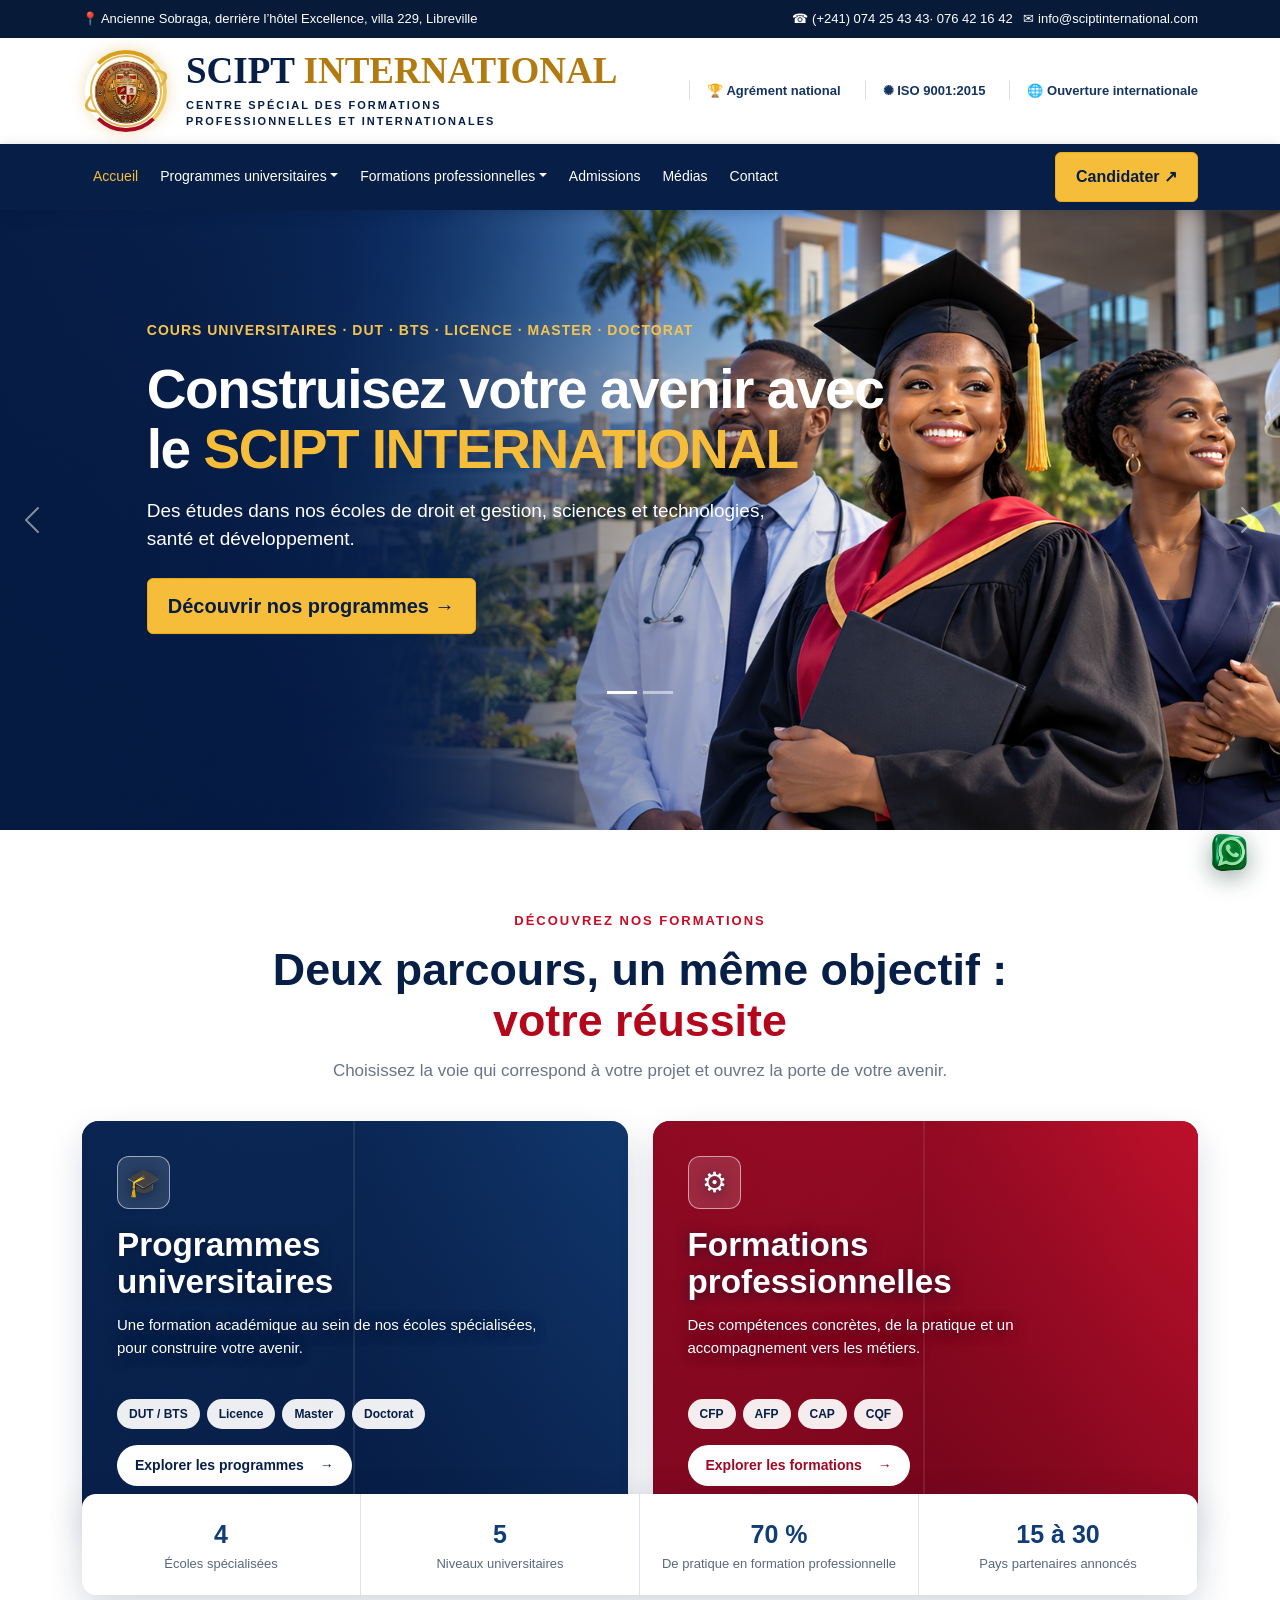
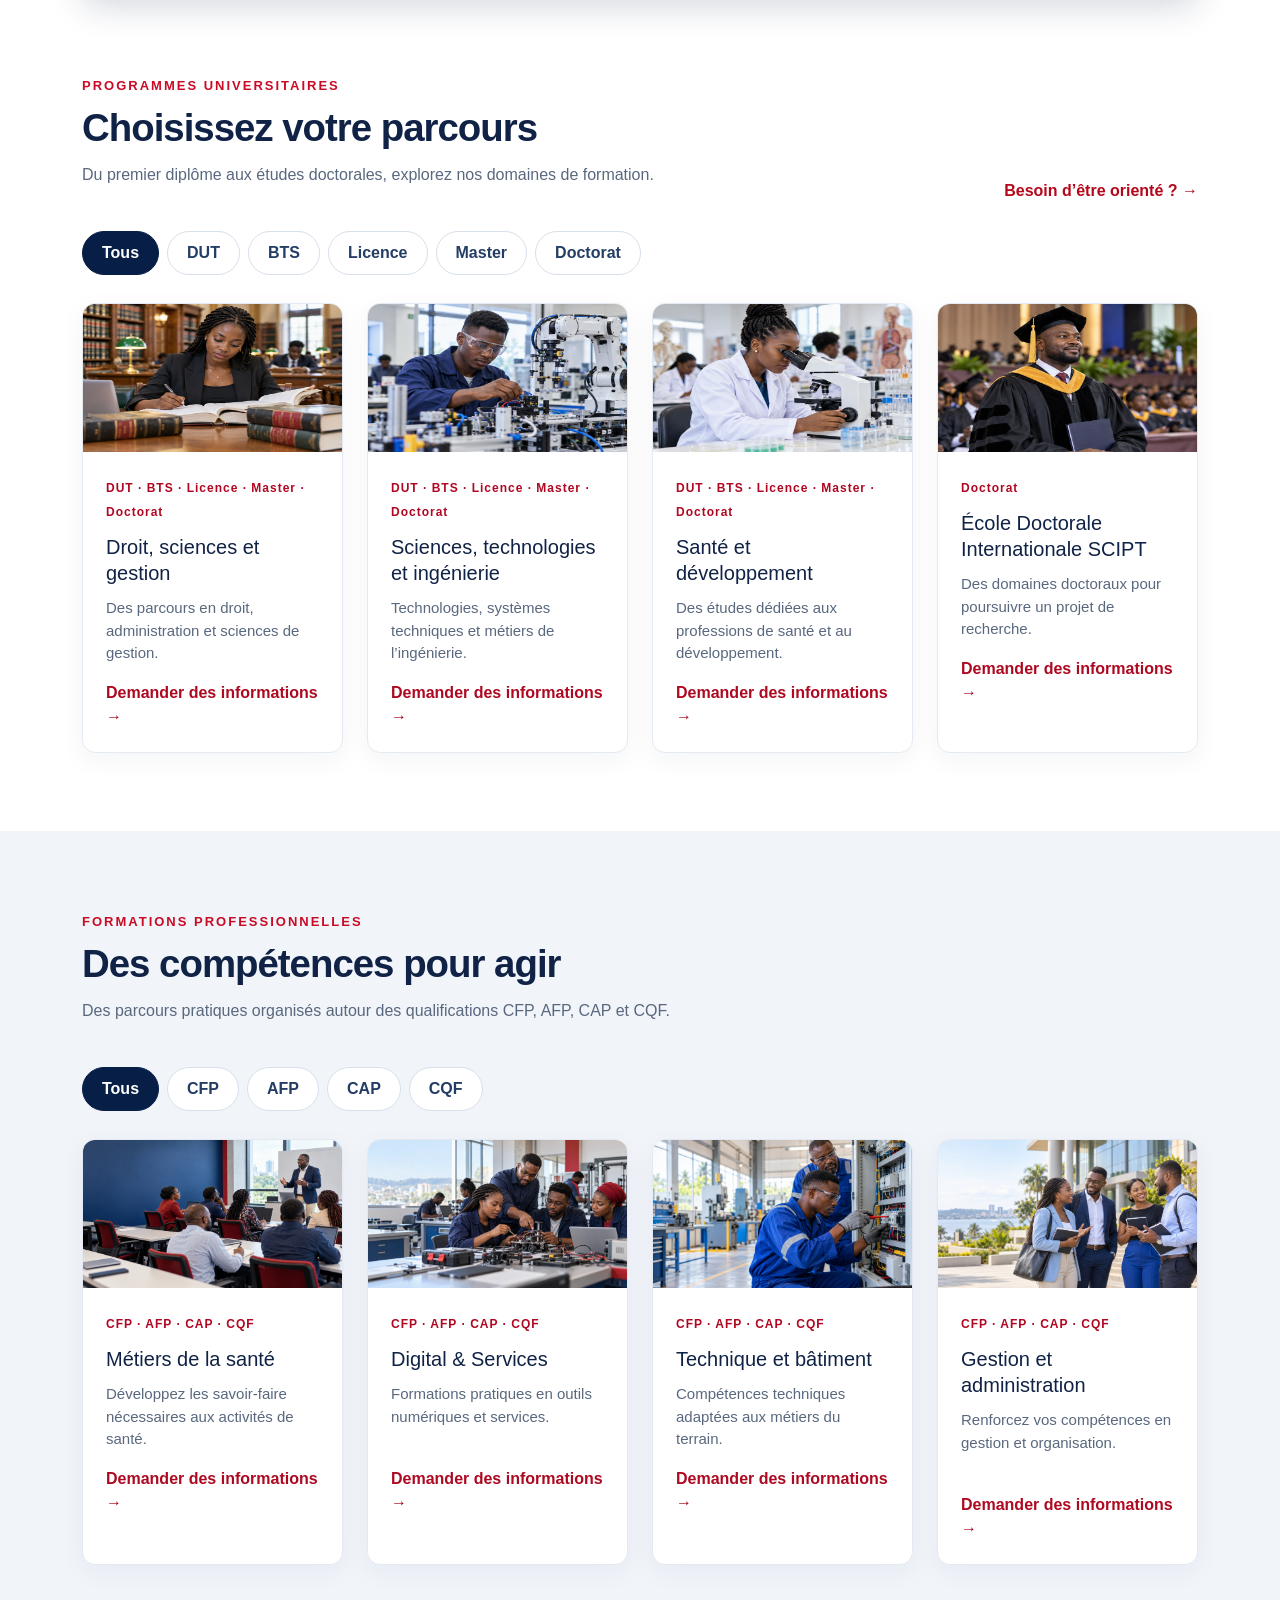
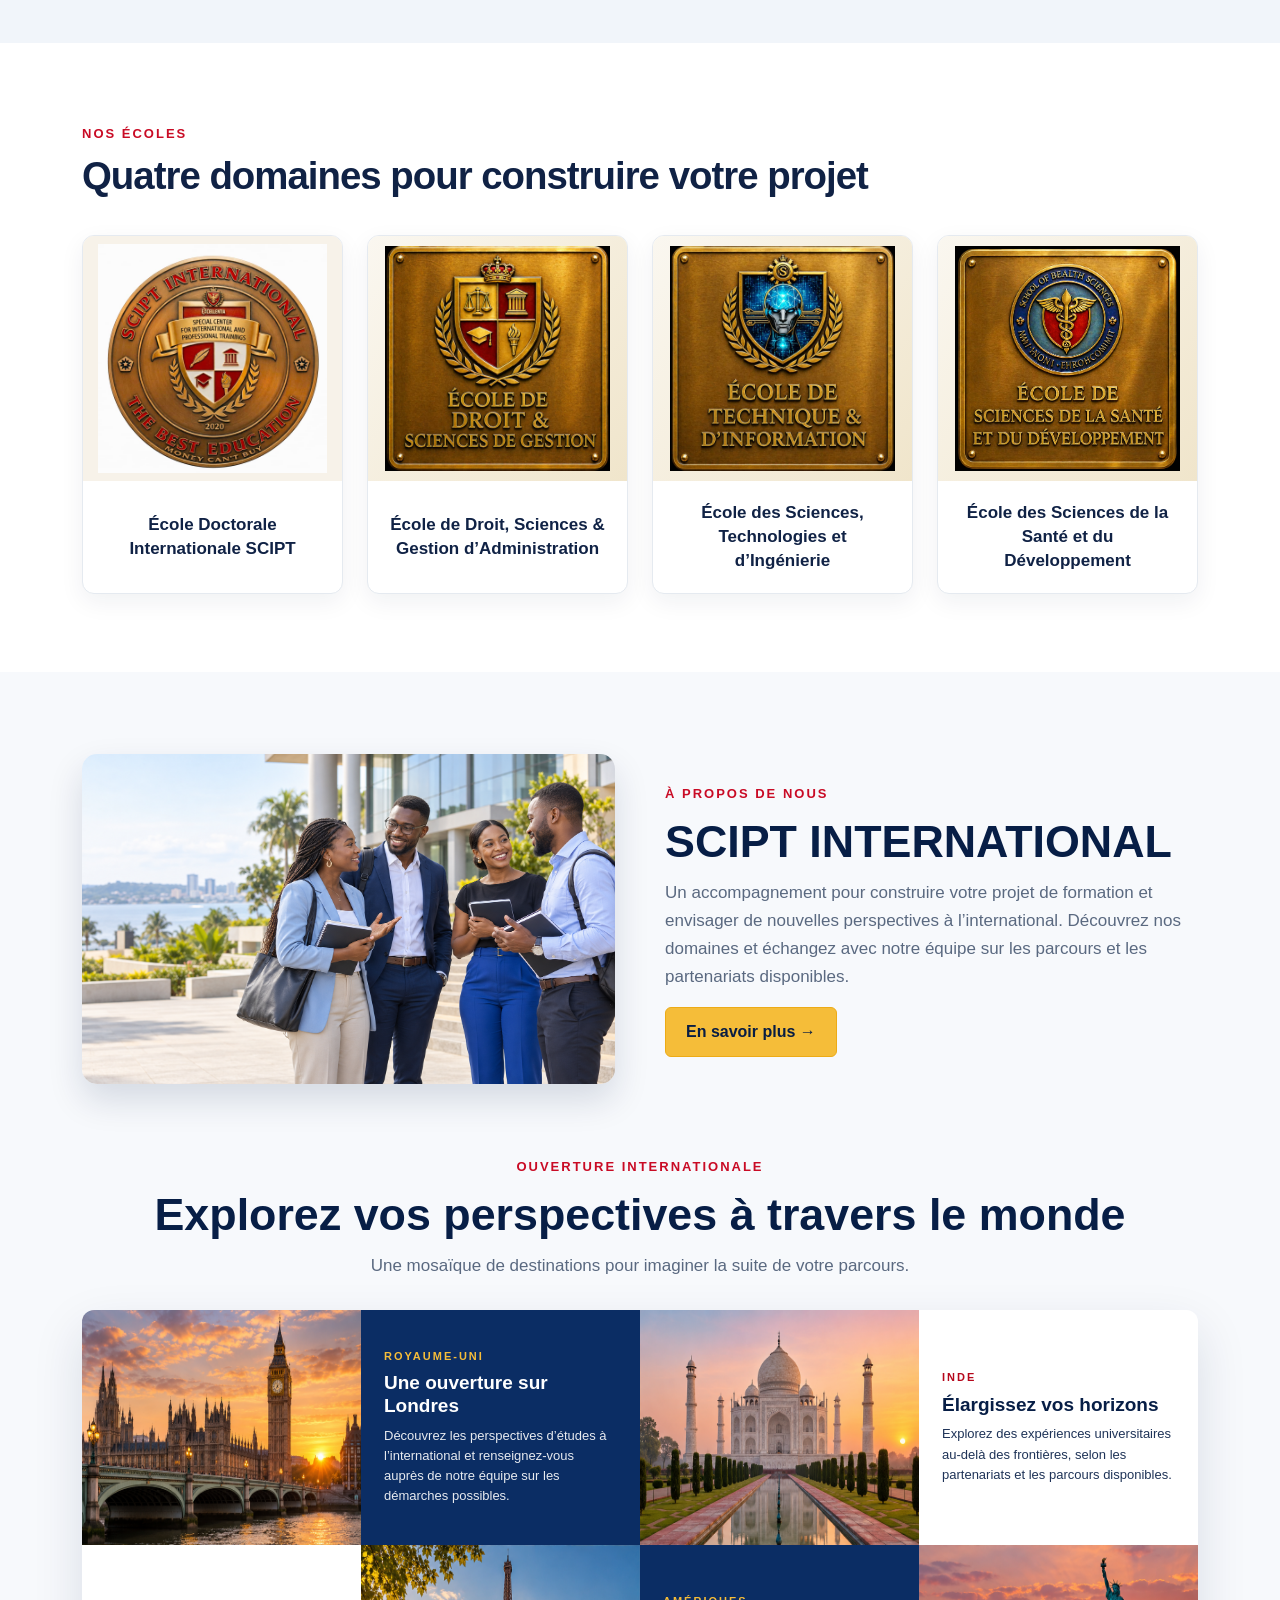
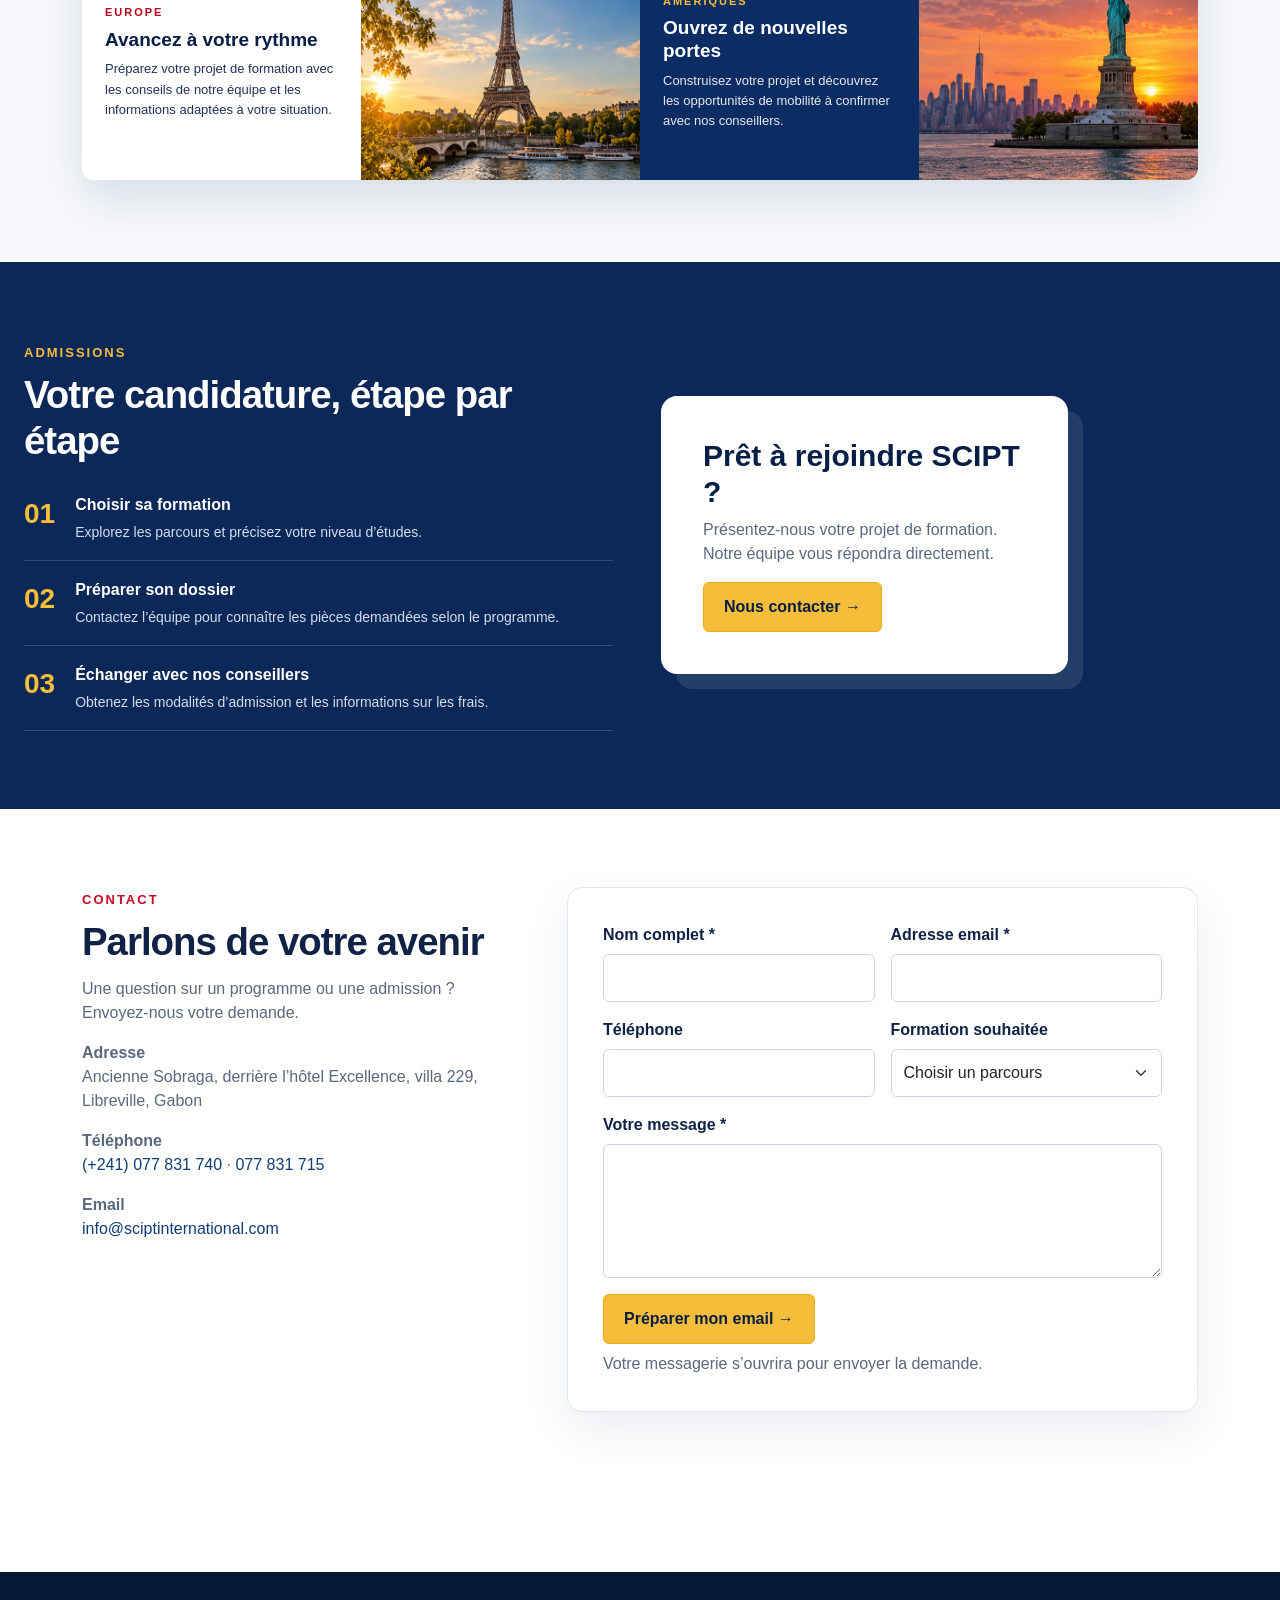
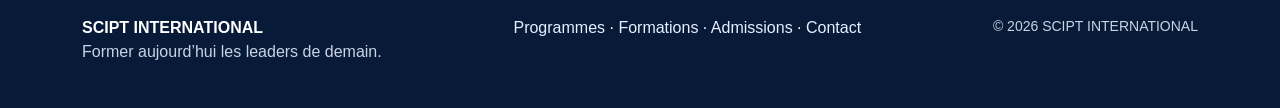
==== index.html @ 44bd13f1 "Remove 'Nos écoles' link from navigation" ====
<!doctype html>
<html lang="fr">

<head>
    <meta charset="utf-8">
    <meta name="viewport" content="width=device-width, initial-scale=1">
    <meta name="description"
        content="SCIPT INTERNATIONAL : programmes universitaires, formations professionnelles et admissions à Libreville.">
    <title>SCIPT INTERNATIONAL — Construisez votre avenir</title>
    <link rel="stylesheet" href="assets/bootstrap.min.css">
    <link rel="stylesheet" href="assets/style.css">
</head>

<body>
    <div class="topbar">
        <div class="container d-flex flex-wrap justify-content-between gap-2"><span>📍 Ancienne Sobraga, derrière
                l’hôtel Excellence, villa 229, Libreville</span><span>☎ (+241) 074 25 43 43· 076 42 16 42 <span
                    class="d-none d-lg-inline">&nbsp; ✉ info@sciptinternational.com</span></span></div>
    </div>
    <header class="brand-head">
        <div class="container d-flex align-items-center justify-content-between gap-3"><a
                class="brand d-flex align-items-center gap-3" href="#accueil"><span class="brand-mark"><img
                        src="assets/blason-doctoral.jpg" alt="Blason SCIPT INTERNATIONAL"></span><span><strong>SCIPT
                        <em>INTERNATIONAL</em></strong><small>CENTRE SPÉCIAL DES FORMATIONS<br>PROFESSIONNELLES ET
                        INTERNATIONALES</small></span></a>
            <div class="brand-points d-none d-xl-flex"><span>🏆 Agrément national</span><span>✺ ISO
                    9001:2015</span><span>🌐 Ouverture internationale</span></div>
        </div>
    </header>
    <nav class="navbar navbar-expand-lg navbar-dark sticky-top" aria-label="Navigation principale">
        <div class="container"><a class="navbar-brand d-lg-none" href="#accueil">SCIPT INTERNATIONAL</a><button
                class="navbar-toggler" type="button" data-bs-toggle="collapse" data-bs-target="#navigation"
                aria-controls="navigation" aria-expanded="false" aria-label="Ouvrir le menu"><span
                    class="navbar-toggler-icon"></span></button>
            <div class="collapse navbar-collapse" id="navigation">
                <ul class="navbar-nav me-auto">
                    <li class="nav-item"><a class="nav-link active" href="#accueil">Accueil</a></li>
                    <li class="nav-item dropdown"><a class="nav-link dropdown-toggle" href="#universitaire"
                            role="button" data-bs-toggle="dropdown">Programmes universitaires</a>
                        <ul class="dropdown-menu">
                            <li><a class="dropdown-item" href="programmes-universitaires.html">Tous les programmes</a>
                            </li>
                            <li><a class="dropdown-item" href="#universitaire" data-level="DUT">DUT</a></li>
                            <li><a class="dropdown-item" href="#universitaire" data-level="BTS">BTS</a></li>
                            <li><a class="dropdown-item" href="#universitaire" data-level="Licence">Licence</a></li>
                            <li><a class="dropdown-item" href="#universitaire" data-level="Master">Master</a></li>
                            <li><a class="dropdown-item" href="#universitaire" data-level="Doctorat">Doctorat</a></li>
                        </ul>
                    </li>
                    <li class="nav-item dropdown"><a class="nav-link dropdown-toggle" href="#professionnel"
                            role="button" data-bs-toggle="dropdown">Formations professionnelles</a>
                        <ul class="dropdown-menu">
                            <li><a class="dropdown-item" href="#professionnel">Toutes les formations</a></li>
                            <li><a class="dropdown-item" href="#professionnel" data-level="CFP">CFP</a></li>
                            <li><a class="dropdown-item" href="#professionnel" data-level="AFP">AFP</a></li>
                            <li><a class="dropdown-item" href="#professionnel" data-level="CAP">CAP</a></li>
                            <li><a class="dropdown-item" href="#professionnel" data-level="CQF">CQF</a></li>
                        </ul>
                    </li>
                    <li class="nav-item"><a class="nav-link" href="admissions.html">Admissions</a></li>
                    <li class="nav-item"><a class="nav-link" href="medias.html">Médias</a></li>
                    <li class="nav-item"><a class="nav-link" href="#contact">Contact</a></li>
                </ul><a href="admissions.html" class="btn btn-gold nav-apply">Candidater ↗</a>
            </div>
        </div>
    </nav>
    <main>
        <section id="accueil" class="homepage-hero" aria-label="Présentation des écoles SCIPT">
            <div id="schoolCarousel" class="carousel slide carousel-fade" data-bs-ride="carousel"
                data-bs-interval="6500" data-bs-pause="hover">
                <div class="carousel-indicators"><button type="button" data-bs-target="#schoolCarousel"
                        data-bs-slide-to="0" class="active" aria-current="true"
                        aria-label="Cours universitaires"></button><button type="button"
                        data-bs-target="#schoolCarousel" data-bs-slide-to="1"
                        aria-label="Formations professionnelles"></button></div>
                <div class="carousel-inner">
                    <div class="carousel-item active"><img src="assets/slide-universitaire-v2.png"
                            alt="Diplômés et professionnels devant un établissement universitaire"
                            class="school-slide-image">
                        <div class="school-slide-shade"></div>
                        <div class="container school-slide-caption"><span class="eyebrow">COURS UNIVERSITAIRES · DUT ·
                                BTS · LICENCE · MASTER · DOCTORAT</span>
                            <h1>Construisez votre avenir avec le <span>SCIPT INTERNATIONAL</span></h1>
                            <p>Des études dans nos écoles de droit et gestion, sciences et technologies, santé et
                                développement.</p><a class="btn btn-gold btn-lg"
                                href="programmes-universitaires.html">Découvrir nos programmes →</a>
                        </div>
                    </div>
                    <div class="carousel-item"><img src="assets/slide-professionnel-v2.png"
                            alt="Professionnels de la santé, de la technique et de la gestion"
                            class="school-slide-image">
                        <div class="school-slide-shade"></div>
                        <div class="container school-slide-caption"><span class="eyebrow">FORMATIONS PROFESSIONNELLES ·
                                CFP · AFP · CAP · CQF</span>
                            <h2>Développez des compétences <span>pour votre métier.</span></h2>
                            <p>Des formations pratiques adaptées aux besoins du monde professionnel.</p><a
                                class="btn btn-gold btn-lg" href="#professionnel">Découvrir les formations →</a>
                        </div>
                    </div>
                </div><button class="carousel-control-prev" type="button" data-bs-target="#schoolCarousel"
                    data-bs-slide="prev"><span class="carousel-control-prev-icon" aria-hidden="true"></span><span
                        class="visually-hidden">Vue précédente</span></button><button class="carousel-control-next"
                    type="button" data-bs-target="#schoolCarousel" data-bs-slide="next"><span
                        class="carousel-control-next-icon" aria-hidden="true"></span><span class="visually-hidden">Vue
                        suivante</span></button>
            </div>
        </section>
        <section class="pathways-section" id="parcours">
            <div class="container">
                <div class="pathways-intro"><span class="kicker">DÉCOUVREZ NOS FORMATIONS</span>
                    <h2>Deux parcours, un même objectif : <span>votre réussite</span></h2>
                    <p>Choisissez la voie qui correspond à votre projet et ouvrez la porte de votre avenir.</p>
                </div>
                <div class="pathways-grid"><a class="pathway-card pathway-university"
                        href="programmes-universitaires.html" aria-label="Découvrir les programmes universitaires"><span
                            class="pathway-reveal" aria-hidden="true"></span><span class="pathway-doors"
                            aria-hidden="true"><span></span><span></span></span><span class="pathway-content"><span
                                class="pathway-icon"
                                aria-hidden="true">🎓</span><strong>Programmes<br>universitaires</strong><span
                                class="pathway-description">Une formation académique au sein de nos écoles spécialisées,
                                pour construire votre avenir.</span><span class="pathway-badges"><small>DUT /
                                    BTS</small><small>Licence</small><small>Master</small><small>Doctorat</small></span><span
                                class="pathway-button">Explorer les programmes <span
                                    aria-hidden="true">→</span></span></span></a><a
                        class="pathway-card pathway-professional" href="#professionnel"
                        aria-label="Découvrir les formations professionnelles"><span class="pathway-reveal"
                            aria-hidden="true"></span><span class="pathway-doors"
                            aria-hidden="true"><span></span><span></span></span><span class="pathway-content"><span
                                class="pathway-icon"
                                aria-hidden="true">⚙</span><strong>Formations<br>professionnelles</strong><span
                                class="pathway-description">Des compétences concrètes, de la pratique et un
                                accompagnement vers les métiers.</span><span
                                class="pathway-badges"><small>CFP</small><small>AFP</small><small>CAP</small><small>CQF</small></span><span
                                class="pathway-button">Explorer les formations <span
                                    aria-hidden="true">→</span></span></span></a></div>
            </div>
            <div class="container">
                <div class="highlights row g-0">
                    <div class="col-6 col-lg-3"><strong>4</strong><span>Écoles spécialisées</span></div>
                    <div class="col-6 col-lg-3"><strong>5</strong><span>Niveaux universitaires</span></div>
                    <div class="col-6 col-lg-3"><strong>70 %</strong><span>De pratique en formation
                            professionnelle</span></div>
                    <div class="col-6 col-lg-3"><strong>15 à 30</strong><span>Pays partenaires annoncés</span></div>
                </div>
            </div>
            <section class="section" id="universitaire">
                <div class="container">
                    <div class="section-heading">
                        <div><span class="kicker">PROGRAMMES UNIVERSITAIRES</span>
                            <h2>Choisissez votre parcours</h2>
                            <p>Du premier diplôme aux études doctorales, explorez nos domaines de formation.</p>
                        </div><a href="#contact" class="text-link">Besoin d’être orienté ? →</a>
                    </div>
                    <div class="filter-bar" role="group" aria-label="Filtrer les niveaux universitaires"><button
                            class="filter active" data-group="uni" data-filter="Tous">Tous</button><button
                            class="filter" data-group="uni" data-filter="DUT">DUT</button><button class="filter"
                            data-group="uni" data-filter="BTS">BTS</button><button class="filter" data-group="uni"
                            data-filter="Licence">Licence</button><button class="filter" data-group="uni"
                            data-filter="Master">Master</button><button class="filter" data-group="uni"
                            data-filter="Doctorat">Doctorat</button></div>
                    <div class="row g-4" id="university-cards"></div>
                </div>
            </section>
            <section class="section section-tint" id="professionnel">
                <div class="container">
                    <div class="section-heading">
                        <div><span class="kicker">FORMATIONS PROFESSIONNELLES</span>
                            <h2>Des compétences pour agir</h2>
                            <p>Des parcours pratiques organisés autour des qualifications CFP, AFP, CAP et CQF.</p>
                        </div>
                    </div>
                    <div class="filter-bar" role="group" aria-label="Filtrer les formations professionnelles"><button
                            class="filter active" data-group="pro" data-filter="Tous">Tous</button><button
                            class="filter" data-group="pro" data-filter="CFP">CFP</button><button class="filter"
                            data-group="pro" data-filter="AFP">AFP</button><button class="filter" data-group="pro"
                            data-filter="CAP">CAP</button><button class="filter" data-group="pro"
                            data-filter="CQF">CQF</button></div>
                    <div class="row g-4" id="professional-cards"></div>
                </div>
            </section>
            <section class="section" id="ecoles">
                <div class="container"><span class="kicker">NOS ÉCOLES</span>
                    <h2>Quatre domaines pour construire votre projet</h2>
                    <div class="row g-4 mt-2">
                        <div class="col-md-6 col-xl-3">
                            <article class="school doctoral"><img src="assets/blason-doctoral.jpg"
                                    alt="Blason officiel SCIPT INTERNATIONAL">
                                <h3>École Doctorale Internationale SCIPT</h3>
                            </article>
                        </div>
                        <div class="col-md-6 col-xl-3">
                            <article class="school"><img src="assets/droit.jpg" alt="Emblème de l’école de droit">
                                <h3>École de Droit, Sciences & Gestion d’Administration</h3>
                            </article>
                        </div>
                        <div class="col-md-6 col-xl-3">
                            <article class="school"><img src="assets/technique.jpg" alt="Emblème de l’école technique">
                                <h3>École des Sciences, Technologies et d’Ingénierie</h3>
                            </article>
                        </div>
                        <div class="col-md-6 col-xl-3">
                            <article class="school"><img src="assets/sante.jpg" alt="Emblème de l’école de santé">
                                <h3>École des Sciences de la Santé et du Développement</h3>
                            </article>
                        </div>
                    </div>
                </div>
            </section>
            <section class="global-opportunities" id="international">
                <div class="container">
                    <div class="global-intro">
                        <div class="global-intro-photo"><img src="assets/etudiants-parcours.png"
                                alt="Étudiants adultes échangeant devant un établissement universitaire" loading="lazy">
                        </div>
                        <div><span class="kicker">À PROPOS DE NOUS</span>
                            <h2>SCIPT INTERNATIONAL</h2>
                            <p>Un accompagnement pour construire votre projet de formation et envisager de nouvelles
                                perspectives à l’international. Découvrez nos domaines et échangez avec notre équipe sur
                                les parcours et les partenariats disponibles.</p><a class="btn btn-gold"
                                href="#contact">En savoir plus →</a>
                        </div>
                    </div>
                    <div class="global-heading"><span class="kicker">OUVERTURE INTERNATIONALE</span>
                        <h2>Explorez vos perspectives à travers le monde</h2>
                        <p>Une mosaïque de destinations pour imaginer la suite de votre parcours.</p>
                    </div>
                    <div class="destination-grid">
                        <article class="destination-tile destination-photo london"><span>01 / LONDRES</span></article>
                        <article class="destination-tile destination-copy"><span>ROYAUME-UNI</span>
                            <h3>Une ouverture sur Londres</h3>
                            <p>Découvrez les perspectives d’études à l’international et renseignez-vous auprès de notre
                                équipe sur les démarches possibles.</p>
                        </article>
                        <article class="destination-tile destination-photo india"><span>02 / INDE</span></article>
                        <article class="destination-tile destination-copy cream"><span>INDE</span>
                            <h3>Élargissez vos horizons</h3>
                            <p>Explorez des expériences universitaires au-delà des frontières, selon les partenariats et
                                les parcours disponibles.</p>
                        </article>
                        <article class="destination-tile destination-copy cream"><span>EUROPE</span>
                            <h3>Avancez à votre rythme</h3>
                            <p>Préparez votre projet de formation avec les conseils de notre équipe et les informations
                                adaptées à votre situation.</p>
                        </article>
                        <article class="destination-tile destination-photo paris"><span>03 / PARIS</span></article>
                        <article class="destination-tile destination-copy"><span>AMÉRIQUES</span>
                            <h3>Ouvrez de nouvelles portes</h3>
                            <p>Construisez votre projet et découvrez les opportunités de mobilité à confirmer avec nos
                                conseillers.</p>
                        </article>
                        <article class="destination-tile destination-photo newyork"><span>04 / NEW YORK</span></article>
                    </div>
                </div>
            </section>
            <section class="section admission" id="admissions">
                <div class="container row align-items-center g-5">
                    <div class="col-lg-7"><span class="kicker">ADMISSIONS</span>
                        <h2>Votre candidature, étape par étape</h2>
                        <div class="steps">
                            <div><b>01</b><span><strong>Choisir sa formation</strong><small>Explorez les parcours et
                                        précisez votre niveau d’études.</small></span></div>
                            <div><b>02</b><span><strong>Préparer son dossier</strong><small>Contactez l’équipe pour
                                        connaître les pièces demandées selon le programme.</small></span></div>
                            <div><b>03</b><span><strong>Échanger avec nos conseillers</strong><small>Obtenez les
                                        modalités d’admission et les informations sur les frais.</small></span></div>
                        </div>
                    </div>
                    <div class="col-lg-5">
                        <div class="admission-card">
                            <h3>Prêt à rejoindre SCIPT ?</h3>
                            <p>Présentez-nous votre projet de formation. Notre équipe vous répondra directement.</p><a
                                href="#contact" class="btn btn-gold">Nous contacter →</a>
                        </div>
                    </div>
                </div>
            </section>
            <section class="section contact-section" id="contact">
                <div class="container">
                    <div class="row g-5">
                        <div class="col-lg-5"><span class="kicker">CONTACT</span>
                            <h2>Parlons de votre avenir</h2>
                            <p>Une question sur un programme ou une admission ? Envoyez-nous votre demande.</p>
                            <p><strong>Adresse</strong><br>Ancienne Sobraga, derrière l’hôtel Excellence, villa 229,
                                Libreville, Gabon</p>
                            <p><strong>Téléphone</strong><br><a href="tel:+241077831740">(+241) 077 831 740</a> · <a
                                    href="tel:+241077831715">077 831 715</a></p>
                            <p><strong>Email</strong><br><a
                                    href="mailto:info@sciptinternational.com">info@sciptinternational.com</a></p>
                        </div>
                        <div class="col-lg-7">
                            <form id="contact-form" class="contact-form">
                                <div class="row g-3">
                                    <div class="col-md-6"><label for="name">Nom complet *</label><input id="name"
                                            name="name" class="form-control" required autocomplete="name"></div>
                                    <div class="col-md-6"><label for="email">Adresse email *</label><input id="email"
                                            name="email" type="email" class="form-control" required
                                            autocomplete="email"></div>
                                    <div class="col-md-6"><label for="phone">Téléphone</label><input id="phone"
                                            name="phone" type="tel" class="form-control" autocomplete="tel"></div>
                                    <div class="col-md-6"><label for="interest">Formation souhaitée</label><select
                                            id="interest" name="interest" class="form-select">
                                            <option value="">Choisir un parcours</option>
                                            <option>Programme universitaire</option>
                                            <option>Formation professionnelle</option>
                                            <option>Autre demande</option>
                                        </select></div>
                                    <div class="col-12"><label for="message">Votre message *</label><textarea
                                            id="message" name="message" rows="5" class="form-control"
                                            required></textarea></div>
                                    <div class="col-12"><button class="btn btn-gold" type="submit">Préparer mon email
                                            →</button>
                                        <p class="form-note mt-2 mb-0">Votre messagerie s’ouvrira pour envoyer la
                                            demande.</p>
                                    </div>
                                </div>
                            </form>
                        </div>
                    </div>
                </div>
            </section>
    </main>
    <footer>
        <div class="container d-flex flex-wrap justify-content-between gap-3">
            <div><strong>SCIPT INTERNATIONAL</strong><br><span>Former aujourd’hui les leaders de demain.</span></div>
            <div><a href="#universitaire">Programmes</a> · <a href="#professionnel">Formations</a> · <a
                    href="admissions.html">Admissions</a> · <a href="#contact">Contact</a></div><small>© <span
                    id="year"></span> SCIPT INTERNATIONAL</small>
        </div>
    </footer><a class="float-contact" href="https://wa.me/241074254343" target="_blank" rel="noopener"
        aria-label="Contacter leSCIPT par WhatsApp"><img src="assets/whatsapp.png" style="width: 50px; height: 50px;" alt="icône whatsapp"></a>
    <script src="assets/bootstrap.bundle.min.js"></script>
    <script src="assets/app.js"></script>
</body>

</html>
---- assets/style.css ----
:root {
    --navy: #071e46;
    --blue: #103d78;
    --red: #b5071b;
    --gold: #f5bd39;
    --ink: #102245;
    --muted: #59687e
}

html {
    scroll-behavior: smooth;
    scroll-padding-top: 84px
}

body {
    color: var(--ink);
    font-family: Arial, Helvetica, sans-serif
}

a {
    text-decoration: none
}

.topbar {
    background: #071b39;
    color: #fff;
    padding: 9px 0;
    font-size: 13px
}

.brand-head {
    background: #fff
}

.brand-head .container {
    min-height: 106px
}

.brand {
    color: var(--navy)
}

.brand:hover {
    color: var(--navy)
}

.brand img {
    width: 78px;
    height: 78px;
    object-fit: cover;
    border-radius: 50%;
    border: 3px solid #e7bc55
}

.brand strong {
    display: block;
    font-family: Georgia, serif;
    font-size: clamp(24px, 3vw, 37px);
    line-height: 1
}

.brand em {
    color: #b17b12;
    font-style: normal
}

.brand small {
    display: block;
    letter-spacing: 2px;
    font-size: 11px;
    margin-top: 8px;
    font-weight: 700
}

.brand-points {
    gap: 24px;
    color: #153461;
    font-size: 13px;
    font-weight: 700
}

.brand-points span {
    border-left: 1px solid #d7dce7;
    padding-left: 17px
}

.navbar {
    background: var(--navy);
    min-height: 62px;
    box-shadow: 0 3px 12px #06193536
}

.navbar .nav-link {
    color: #fff !important;
    font-size: 14px;
    padding: 12px 11px !important
}

.navbar .nav-link:hover,
.navbar .nav-link.active {
    color: var(--gold) !important
}

.dropdown-menu {
    border: 0;
    border-top: 3px solid var(--red);
    box-shadow: 0 12px 30px #071e4630
}

.dropdown-item {
    padding: 9px 18px
}

.dropdown-item:hover {
    background: #edf3fb;
    color: var(--red)
}

.btn-gold {
    background: var(--gold);
    border: 1px solid #edab16;
    color: #081d43;
    font-weight: 800;
    border-radius: 6px;
    padding: 12px 20px
}

.btn-gold:hover {
    background: #e9a817;
    color: #081d43
}

.hero {
    background: linear-gradient(115deg, #061c45, #123c74);
    color: #fff;
    overflow: hidden
}

.hero-grid {
    display: grid;
    grid-template-columns: 1.05fr .95fr;
    min-height: 490px;
    align-items: center;
    gap: 34px
}

.hero-copy {
    padding: 65px 0;
    position: relative;
    z-index: 1
}

.eyebrow,
.kicker {
    color: #c90b25;
    font-size: 13px;
    font-weight: 900;
    letter-spacing: 2px
}

.hero .eyebrow {
    color: #f6c44e
}

.hero h1 {
    font-weight: 900;
    letter-spacing: -1.8px;
    font-size: clamp(36px, 4.5vw, 65px);
    line-height: 1.08;
    margin: 18px 0
}

.hero h1 span {
    color: var(--gold)
}

.hero p {
    font-size: 19px;
    line-height: 1.55;
    max-width: 650px;
    margin-bottom: 26px
}

.hero-image {
    height: 100%;
    min-height: 390px;
    position: relative
}

.hero-image:before {
    content: '';
    position: absolute;
    inset: 0;
    background: linear-gradient(90deg, #10366b 0%, transparent 34%);
    z-index: 1
}

.hero-image img {
    width: 100%;
    height: 100%;
    object-fit: cover;
    object-position: center
}

.highlights {
    background: #fff;
    box-shadow: 0 10px 35px #061e4630;
    border-radius: 14px;
    position: relative;
    margin-top: -27px;
    z-index: 2;
    overflow: hidden
}

.highlights>div {
    padding: 22px 20px;
    display: flex;
    flex-direction: column;
    align-items: center;
    text-align: center;
    border-right: 1px solid #dae2eb
}

.highlights strong {
    color: var(--blue);
    font-size: 25px
}

.highlights span {
    font-size: 13px;
    color: var(--muted)
}

.section {
    padding: 78px 0
}

.section h2 {
    font-size: clamp(29px, 3vw, 43px);
    font-weight: 850;
    letter-spacing: -1px;
    margin: 8px 0 12px
}

.section-heading {
    display: flex;
    justify-content: space-between;
    align-items: end;
    gap: 20px;
    margin-bottom: 22px
}

.section-heading p,
.contact-section p {
    color: var(--muted);
    font-size: 16px
}

.text-link {
    color: var(--red);
    font-weight: 750;
    white-space: nowrap
}

.filter-bar {
    display: flex;
    gap: 8px;
    flex-wrap: wrap;
    margin: 28px 0
}

.filter {
    border: 1px solid #d7e0eb;
    background: #fff;
    color: #243d65;
    border-radius: 30px;
    padding: 9px 19px;
    font-weight: 700
}

.filter.active,
.filter:hover {
    background: var(--navy);
    color: #fff;
    border-color: var(--navy)
}

.program-card {
    background: #fff;
    height: 100%;
    border: 1px solid #e4eaf1;
    border-radius: 13px;
    overflow: hidden;
    box-shadow: 0 7px 26px #0822470d;
    transition: transform .2s, box-shadow .2s
}

.program-card:hover {
    transform: translateY(-5px);
    box-shadow: 0 15px 35px #08224721
}

.card-top {
    height: 148px;
    background: linear-gradient(120deg, #0d2c62, #14549a);
    display: flex;
    align-items: center;
    justify-content: center;
    color: #fff;
    font-size: 51px
}

.card-top.red {
    background: linear-gradient(120deg, #8c0720, #c40b25)
}

.card-body-custom {
    padding: 23px
}

.program-card .tag {
    font-size: 12px;
    color: #b00722;
    font-weight: 900;
    letter-spacing: 1px
}

.program-card h3 {
    font-size: 20px;
    line-height: 1.3;
    margin: 11px 0
}

.program-card p {
    color: var(--muted);
    font-size: 15px;
    min-height: 68px
}

.program-card a {
    color: #ad0921;
    font-weight: 750
}

.section-tint {
    background: #f1f5fa
}

.school {
    background: #fff;
    border: 1px solid #e5eaf0;
    border-radius: 12px;
    overflow: hidden;
    height: 100%;
    box-shadow: 0 8px 25px #051b3c10;
    text-align: center
}

.school img {
    width: 100%;
    height: 210px;
    object-fit: cover
}

.school h3 {
    font-size: 17px;
    font-weight: 800;
    padding: 20px;
    line-height: 1.4
}

.school-symbol {
    height: 210px;
    display: grid;
    place-items: center;
    background: linear-gradient(140deg, #10295b, #5b248e);
    color: #f7c149;
    font-size: 88px
}

.admission {
    background: #0b2859;
    color: #fff
}

.admission .kicker {
    color: var(--gold)
}

.steps>div {
    display: flex;
    gap: 20px;
    padding: 17px 0;
    border-bottom: 1px solid #ffffff29
}

.steps b {
    font-size: 28px;
    color: var(--gold)
}

.steps span {
    display: flex;
    flex-direction: column;
    gap: 5px
}

.steps small {
    font-size: 14px;
    color: #d3def0
}

.admission-card {
    background: #fff;
    color: var(--navy);
    border-radius: 16px;
    padding: 42px;
    box-shadow: 15px 15px 0 #ffffff1a
}

.admission-card h3 {
    font-size: 30px;
    font-weight: 900
}

.admission-card p {
    color: var(--muted)
}

.contact-section a {
    color: var(--blue)
}

.contact-form {
    background: #fff;
    border: 1px solid #e0e6ef;
    box-shadow: 0 18px 48px #0b285915;
    border-radius: 15px;
    padding: 35px
}

.contact-form label {
    font-weight: 750;
    margin-bottom: 7px
}

.form-control,
.form-select {
    min-height: 48px;
    border-color: #ccd6e4
}

.form-note {
    font-size: 13px;
    color: var(--muted)
}

footer {
    background: #071b39;
    color: #fff;
    padding: 44px 0
}

footer span,
footer small {
    color: #c9d3e4
}

footer a {
    color: #e8efff
}

.float-contact {
    position: fixed;
    right: 20px;
    bottom: 18px;
    background: #149e55;
    color: white;
    padding: 13px 18px;
    border-radius: 30px;
    font-weight: 800;
    box-shadow: 0 8px 26px #092c1d50;
    z-index: 10
}

.float-contact:hover {
    color: white;
    background: #0b8243
}

@media(max-width:991px) {
    .hero-grid {
        grid-template-columns: 1fr
    }

    .hero-copy {
        padding: 60px 0 22px
    }

    .hero-image {
        min-height: 260px;
        height: 300px
    }

    .brand-head .container {
        min-height: 90px
    }

    .brand img {
        width: 65px;
        height: 65px
    }

    .highlights>div:nth-child(2) {
        border-right: 0
    }
}

@media(max-width:575px) {
    .topbar {
        font-size: 11px
    }

    .brand strong {
        font-size: 23px
    }

    .brand small {
        font-size: 8px;
        letter-spacing: 1px
    }

    .brand img {
        width: 52px;
        height: 52px
    }

    .hero h1 {
        font-size: 39px
    }

    .hero p {
        font-size: 17px
    }

    .hero-image {
        height: 230px;
        min-height: 230px
    }

    .hero-copy {
        padding-top: 43px
    }

    .section {
        padding: 58px 0
    }

    .section-heading {
        display: block
    }

    .contact-form {
        padding: 22px
    }

    .highlights>div {
        padding: 17px 8px
    }

    .highlights strong {
        font-size: 21px
    }
}

.university-hero {
    background: #071e46;
    color: #fff
}

.university-hero-layout {
    display: grid;
    grid-template-columns: 1fr 1fr;
    min-height: 500px;
    align-items: stretch;
    gap: 35px
}

.university-hero-copy {
    padding: 80px 0;
    align-self: center
}

.university-hero .eyebrow {
    color: #f6c44e
}

.university-hero h1 {
    font-size: clamp(38px, 4.5vw, 64px);
    line-height: 1.08;
    font-weight: 900;
    letter-spacing: -1.5px;
    margin: 20px 0
}

.university-hero h1 span {
    color: #f5bd39
}

.university-hero p {
    font-size: 19px;
    line-height: 1.55;
    color: #e7edf7;
    margin-bottom: 26px
}

.university-hero-visual {
    min-height: 420px;
    overflow: hidden
}

.university-hero-visual img {
    width: 100%;
    height: 100%;
    object-fit: cover;
    object-position: center
}

@media(max-width:991px) {
    .university-hero-layout {
        grid-template-columns: 1fr;
        gap: 0
    }

    .university-hero-copy {
        padding: 58px 0 30px
    }

    .university-hero-visual {
        height: 320px;
        min-height: 320px
    }
}

@media(max-width:575px) {
    .university-hero h1 {
        font-size: 39px
    }

    .university-hero p {
        font-size: 17px
    }

    .university-hero-visual {
        height: 240px;
        min-height: 240px
    }
}

/* Accueil : anneau rotatif, trois écoles, accès aux deux parcours */
.brand-mark {
    width: 88px;
    height: 88px;
    position: relative;
    display: grid;
    place-items: center;
    flex: none
}

.brand-mark img {
    width: 72px;
    height: 72px;
    object-fit: cover;
    border-radius: 50%;
    border: 2px solid #e4ba52;
    position: relative;
    z-index: 1
}

.brand-mark:before {
    content: '';
    position: absolute;
    inset: 3px;
    border: 4px solid transparent;
    border-top-color: #d99f1c;
    border-right-color: #edc65e;
    border-bottom-color: #ab0b22;
    border-radius: 50%;
    animation: sciptOrbit 8s linear infinite;
    box-shadow: 0 0 15px #d6a53860
}

.brand-mark:after {
    content: '';
    position: absolute;
    width: 100%;
    height: 34%;
    border: 3px solid #dcb044;
    border-radius: 50%;
    transform: rotate(-22deg);
    animation: sciptOrbitRing 10s linear infinite;
    pointer-events: none
}

@keyframes sciptOrbit {
    to {
        transform: rotate(360deg)
    }
}

@keyframes sciptOrbitRing {
    from {
        transform: rotate(-22deg)
    }

    to {
        transform: rotate(338deg)
    }
}

.homepage-hero {
    position: relative;
    background: #071e46;
    padding-bottom: 65px
}

.school-slide-image {
    width: 100%;
    height: 650px;
    object-fit: cover;
    object-position: center
}

.school-slide-shade {
    position: absolute;
    inset: 0;
    background: linear-gradient(90deg, rgba(5, 26, 59, .96), rgba(7, 30, 70, .78) 42%, rgba(7, 30, 70, .12) 85%)
}

.school-slide-caption {
    position: absolute;
    left: 50%;
    top: 43%;
    transform: translate(-50%, -50%);
    color: #fff;
    padding-left: 6%;
    padding-right: 6%;
    pointer-events: none
}

.school-slide-caption>* {
    pointer-events: auto
}

.school-slide-caption .eyebrow {
    color: #f6c44e;
    font-size: 14px;
    font-weight: 800;
    letter-spacing: 1px
}

.school-slide-caption h1,
.school-slide-caption h2 {
    font-size: clamp(40px, 4.3vw, 66px);
    max-width: 760px;
    line-height: 1.08;
    letter-spacing: -1.5px;
    font-weight: 900;
    color: #fff;
    margin: 18px 0
}

.school-slide-caption h1 span,
.school-slide-caption h2 span {
    color: #f5bd39
}

.school-slide-caption p {
    font-size: 19px;
    line-height: 1.5;
    max-width: 650px;
    margin-bottom: 24px
}

.homepage-hero .carousel-control-prev,
.homepage-hero .carousel-control-next {
    width: 5%;
    z-index: 3
}

.homepage-hero .carousel-indicators {
    bottom: 110px;
    z-index: 4
}

.homepage-gateways {
    display: grid;
    grid-template-columns: repeat(2, 1fr);
    gap: 20px;
    position: relative;
    z-index: 5;
    margin-top: -90px
}

.gateway-card {
    display: flex;
    align-items: center;
    gap: 18px;
    min-height: 145px;
    padding: 24px 30px;
    color: #fff;
    border-radius: 14px;
    box-shadow: 0 12px 35px #03163155;
    border: 1px solid #ffffff55;
    transition: transform .18s, box-shadow .18s
}

.gateway-card:hover {
    color: #fff;
    transform: translateY(-5px);
    box-shadow: 0 20px 45px #03163166
}

.gateway-card.university {
    background: linear-gradient(125deg, #0c3974f2, #082550ef)
}

.gateway-card.professional {
    background: linear-gradient(125deg, #a20824f2, #64081bef)
}

.gateway-symbol {
    font-size: 38px;
    line-height: 1
}

.gateway-card strong {
    font-size: 24px;
    display: block
}

.gateway-card small {
    font-size: 15px;
    display: block;
    margin-top: 6px;
    color: #eef2fa
}

.gateway-arrow {
    font-size: 27px;
    margin-left: auto
}

.homepage-hero+.container .highlights {
    margin-top: 0
}

@media(max-width:991px) {
    .school-slide-image {
        height: 580px
    }

    .school-slide-caption {
        top: 42%
    }

    .gateway-card {
        padding: 20px
    }

    .gateway-card strong {
        font-size: 20px
    }
}

@media(max-width:650px) {
    .brand-mark {
        width: 62px;
        height: 62px
    }

    .brand-mark img {
        width: 51px;
        height: 51px
    }

    .brand-mark:after {
        border-width: 2px
    }

    .school-slide-image {
        height: 570px;
        object-position: 60% center
    }

    .school-slide-caption {
        top: 37%;
        padding-left: 8%;
        padding-right: 8%
    }

    .school-slide-caption h1,
    .school-slide-caption h2 {
        font-size: 37px
    }

    .school-slide-caption p {
        font-size: 16px
    }

    .school-slide-caption .eyebrow {
        font-size: 11px
    }

    .homepage-hero {
        padding-bottom: 28px
    }

    .homepage-gateways {
        grid-template-columns: 1fr;
        gap: 10px;
        margin-top: -68px
    }

    .gateway-card {
        min-height: 104px;
        padding: 17px 18px
    }

    .gateway-card strong {
        font-size: 18px
    }

    .gateway-card small {
        font-size: 12px
    }

    .gateway-symbol {
        font-size: 27px
    }

    .homepage-hero .carousel-indicators {
        bottom: 250px
    }

    .homepage-hero .carousel-control-prev,
    .homepage-hero .carousel-control-next {
        width: 9%
    }
}

@media(prefers-reduced-motion:reduce) {

    .brand-mark:before,
    .brand-mark:after {
        animation: none
    }
}

/* Parcours inspirés de la maquette : deux portes révèlent les photos au survol. */
.homepage-hero {
    padding-bottom: 0
}

.pathways-section {
    padding: 78px 0 82px;
    background: #fff
}

.pathways-intro {
    text-align: center;
    max-width: 850px;
    margin: 0 auto 38px
}

.pathways-intro h2,
.university-pathways h2 {
    font-size: clamp(32px, 3.5vw, 50px);
    font-weight: 900;
    line-height: 1.14;
    color: #071e46;
    margin: 12px 0
}

.pathways-intro h2 span {
    color: #b5071b
}

.pathways-intro p {
    color: #687488;
    font-size: 17px
}

.pathways-grid {
    display: grid;
    grid-template-columns: repeat(2, minmax(0, 1fr));
    gap: 25px
}

.pathway-card {
    height: 400px;
    position: relative;
    overflow: hidden;
    border-radius: 17px;
    color: white;
    isolation: isolate;
    box-shadow: 0 15px 35px #071e4626;
    perspective: 1100px
}

.pathway-card:hover,
.pathway-card:focus-visible {
    color: white
}

.pathway-reveal {
    position: absolute;
    inset: 0;
    background: url('cours-universitaire.png') center/cover;
    z-index: -2
}

.pathway-professional .pathway-reveal {
    background-image: url('cours-technologie.png')
}

.pathway-reveal:after {
    content: '';
    position: absolute;
    inset: 0;
    background: linear-gradient(90deg, #031a40bb, #031a4066)
}

.pathway-professional .pathway-reveal:after {
    background: linear-gradient(90deg, #6b071fc4, #6b071f70)
}

.pathway-doors {
    position: absolute;
    inset: 0;
    display: flex;
    z-index: -1;
    pointer-events: none
}

.pathway-doors span {
    width: 50%;
    height: 100%;
    background: linear-gradient(130deg, #10366b, #071d46);
    transition: transform .8s cubic-bezier(.2, .65, .2, 1);
    backface-visibility: hidden
}

.pathway-doors span:first-child {
    transform-origin: left center;
    box-shadow: inset -2px 0 #ffffff20
}

.pathway-doors span:last-child {
    transform-origin: right center;
    background: linear-gradient(225deg, #10366b, #071d46)
}

.pathway-professional .pathway-doors span {
    background: linear-gradient(135deg, #bd102b, #72051a)
}

.pathway-professional .pathway-doors span:last-child {
    background: linear-gradient(225deg, #bd102b, #72051a)
}

.pathway-card:hover .pathway-doors span:first-child,
.pathway-card:focus-visible .pathway-doors span:first-child {
    transform: rotateY(-105deg)
}

.pathway-card:hover .pathway-doors span:last-child,
.pathway-card:focus-visible .pathway-doors span:last-child {
    transform: rotateY(105deg)
}

.pathway-content {
    display: flex;
    align-items: flex-start;
    flex-direction: column;
    height: 100%;
    position: relative;
    padding: 35px;
    pointer-events: none;
    text-shadow: 0 2px 14px #051429aa
}

.pathway-icon {
    width: 53px;
    height: 53px;
    border: 1px solid #ffffff8a;
    border-radius: 12px;
    display: grid;
    place-items: center;
    font-size: 28px;
    margin-bottom: 17px
}

.pathway-content strong {
    font-size: clamp(27px, 2.6vw, 39px);
    font-weight: 850;
    line-height: 1.12
}

.pathway-description {
    font-size: 15px;
    max-width: 440px;
    line-height: 1.55;
    margin: 12px 0 auto
}

.pathway-badges {
    display: flex;
    gap: 7px;
    flex-wrap: wrap;
    margin-bottom: 16px
}

.pathway-badges small {
    background: #ffffffeb;
    color: #071e46;
    padding: 6px 12px;
    border-radius: 30px;
    text-shadow: none;
    font-size: 12px;
    font-weight: 800
}

.pathway-button {
    border-radius: 50px;
    background: #fff;
    color: #071e46;
    padding: 10px 18px;
    font-size: 14px;
    font-weight: 800;
    text-shadow: none
}

.pathway-professional .pathway-button {
    color: #a00823
}

.pathway-button span {
    margin-left: 12px
}

.homepage-hero+.pathways-section+.container .highlights {
    margin-top: 0
}

.university-banner {
    min-height: 360px;
    display: flex;
    align-items: center;
    color: #fff;
    background: linear-gradient(90deg, #061633f0 0%, #071d45d8 52%, #091c4770), url('cours-universitaire.png') center 40%/cover
}

.university-banner .container {
    padding-top: 65px;
    padding-bottom: 65px
}

.university-banner .eyebrow {
    color: #f4c35c
}

.university-banner h1 {
    font-size: clamp(40px, 5.5vw, 75px);
    font-weight: 900;
    line-height: 1.05;
    letter-spacing: -2px;
    margin: 15px 0
}

.university-banner h1 span {
    color: #f5bd39
}

.university-banner p {
    font-size: 19px;
    max-width: 610px;
    margin-bottom: 25px;
    color: #edf2fb
}

.university-pathways {
    padding: 80px 0
}

.university-layout {
    display: grid;
    grid-template-columns: minmax(0, 3fr) minmax(240px, 1fr);
    gap: 28px
}

.university-schools {
    display: grid;
    grid-template-columns: repeat(2, minmax(0, 1fr));
    gap: 23px
}

.university-school {
    border-radius: 12px;
    overflow: hidden;
    background: #fff;
    box-shadow: 0 10px 30px #071e461c;
    border-bottom: 5px solid #aa0d26
}

.university-school img {
    width: 100%;
    height: 182px;
    object-fit: cover;
    background: #e9eff5
}

.university-school-body {
    padding: 20px 22px 24px
}

.university-school-body>span {
    font-size: 11px;
    letter-spacing: 1.5px;
    font-weight: 900;
    color: #ad0a26
}

.university-school h3 {
    font-size: 21px;
    font-weight: 850;
    margin: 8px 0
}

.university-school p {
    color: #61708a;
    font-size: 14px;
    margin-bottom: 16px
}

.university-school a {
    color: #ac0c26;
    font-weight: 800;
    font-size: 14px
}

.school-tech {
    border-bottom-color: #13539b
}

.school-tech .university-school-body>span,
.school-tech a {
    color: #13539b
}

.school-health {
    border-bottom-color: #168259
}

.school-health .university-school-body>span,
.school-health a {
    color: #168259
}

.school-doctoral {
    border-bottom-color: #663994
}

.school-doctoral .university-school-body>span,
.school-doctoral a {
    color: #663994
}

.university-levels {
    background: #091d45;
    color: #fff;
    border-radius: 13px;
    padding: 27px 20px;
    align-self: start
}

.university-levels .kicker {
    color: #f5bd39
}

.university-levels h3 {
    font-size: 24px;
    font-weight: 800;
    margin: 11px 0 24px
}

.university-levels a {
    display: grid;
    grid-template-columns: 1fr auto;
    gap: 2px;
    padding: 16px 14px;
    background: #ffffff12;
    border-radius: 8px;
    margin-bottom: 10px;
    color: #fff;
    transition: background .2s
}

.university-levels a:hover {
    background: #ffffff30
}

.university-levels a b {
    font-size: 18px
}

.university-levels a small {
    grid-column: 1;
    font-size: 12px;
    color: #dce6f8
}

.university-levels a span {
    grid-column: 2;
    grid-row: 1/3;
    align-self: center;
    color: #f5bd39
}

.catalogue-tools {
    display: grid;
    grid-template-columns: 2fr 1fr;
    gap: 17px;
    margin-top: 28px
}

.catalogue-tools label {
    font-weight: 800;
    width: 100%
}

.catalogue-tools input,
.catalogue-tools select {
    margin-top: 8px
}

.university-why {
    padding: 75px 0
}

.university-why h2 {
    font-size: clamp(30px, 3.4vw, 47px);
    font-weight: 900;
    margin: 13px 0
}

.university-why p {
    color: #657184;
    font-size: 17px
}

.university-why img {
    width: 100%;
    border-radius: 16px;
    max-height: 370px;
    object-fit: cover
}

@media(max-width:991px) {
    .university-layout {
        grid-template-columns: 1fr
    }

    .university-levels {
        display: grid;
        grid-template-columns: repeat(2, 1fr);
        column-gap: 10px
    }

    .university-levels .kicker,
    .university-levels h3 {
        grid-column: 1/-1
    }
}

@media(max-width:650px) {
    .pathways-section {
        padding: 58px 0
    }

    .pathways-grid,
    .university-schools,
    .catalogue-tools {
        grid-template-columns: 1fr
    }

    .pathway-card {
        height: 360px
    }

    .pathway-content {
        padding: 27px
    }

    .university-banner {
        min-height: 380px
    }

    .university-levels {
        grid-template-columns: 1fr
    }

    .university-pathways {
        padding: 55px 0
    }
}

@media(hover:none) {
    .pathway-doors span:first-child {
        transform: rotateY(-105deg)
    }

    .pathway-doors span:last-child {
        transform: rotateY(105deg)
    }
}

@media(prefers-reduced-motion:reduce) {
    .pathway-doors span {
        transition: none
    }
}

/* Photographies des parcours et des quatre domaines. */
.pathway-university .pathway-reveal {
    background-image: url('etudiants-parcours.png');
    background-position: 70% center
}

.pathway-professional .pathway-reveal {
    background-image: url('atelier-parcours.png');
    background-position: 70% center
}

.pathway-content {
    background: linear-gradient(90deg, #061b42a6, #061b4200 90%)
}

.pathway-professional .pathway-content {
    background: linear-gradient(90deg, #78061fad, #78061f00 90%)
}

.pathway-icon {
    background: #ffffff22
}

.card-top.card-photo {
    background-image: url('domaines-universitaires.png');
    background-size: 200% 200%;
    background-position: 0 0;
    position: relative;
    overflow: hidden;
    transition: background-size .45s, filter .45s
}

.card-top.card-photo:after {
    content: '';
    position: absolute;
    inset: 0;
    background: linear-gradient(130deg, #08295a66, transparent 65%);
    transform: translateX(-105%);
    transition: transform .5s
}

.program-card:hover .card-photo:after,
.program-card:focus-within .card-photo:after {
    transform: translateX(105%)
}

.program-card:hover .card-photo,
.program-card:focus-within .card-photo {
    filter: saturate(1.16)
}

.photo-uni-0 {
    background-position: 0 0 !important
}

.photo-uni-1 {
    background-position: 100% 0 !important
}

.photo-uni-2 {
    background-position: 0 100% !important
}

.photo-uni-3 {
    background-position: 100% 100% !important
}

.photo-pro-0 {
    background-image: url('cours-universitaire.png') !important;
    background-size: cover !important
}

.photo-pro-1 {
    background-image: url('cours-technologie.png') !important;
    background-size: cover !important
}

.photo-pro-2 {
    background-image: url('atelier-parcours.png') !important;
    background-size: cover !important
}

.photo-pro-3 {
    background-image: url('etudiants-parcours.png') !important;
    background-size: cover !important
}

.global-opportunities {
    background: #f7f9fc;
    padding: 82px 0;
    color: #071e46
}

.global-intro {
    display: grid;
    grid-template-columns: 1fr 1fr;
    gap: 50px;
    align-items: center;
    margin-bottom: 70px
}

.global-intro-photo {
    overflow: hidden;
    border-radius: 15px;
    box-shadow: 0 16px 35px #061e4624
}

.global-intro-photo img {
    display: block;
    width: 100%;
    height: 330px;
    object-fit: cover;
    transition: transform .7s
}

.global-intro-photo:hover img {
    transform: scale(1.06)
}

.global-intro h2,
.global-heading h2 {
    font-size: clamp(30px, 3.5vw, 47px);
    font-weight: 900;
    margin: 10px 0
}

.global-intro p,
.global-heading p {
    color: #5a6980;
    line-height: 1.65;
    font-size: 17px
}

.global-heading {
    text-align: center;
    margin-bottom: 30px
}

.destination-grid {
    display: grid;
    grid-template-columns: repeat(4, minmax(0, 1fr));
    grid-auto-rows: 235px;
    overflow: hidden;
    border-radius: 12px;
    box-shadow: 0 20px 50px #071e4620
}

.destination-tile {
    position: relative;
    overflow: hidden
}

.destination-photo {
    background-image: url('destinations-internationales.png');
    background-size: 200% 200%;
    transition: filter .5s
}

.destination-photo:after {
    content: '';
    position: absolute;
    inset: 0;
    background: linear-gradient(25deg, #071e46aa, transparent 65%);
    transform: translateY(100%);
    transition: transform .6s
}

.destination-photo:hover:after {
    transform: translateY(0)
}

.destination-photo span {
    position: absolute;
    bottom: 19px;
    left: 19px;
    z-index: 1;
    color: #fff;
    font-weight: 900;
    font-size: 13px;
    letter-spacing: 1px;
    opacity: 0;
    transform: translateY(10px);
    transition: opacity .4s, transform .4s
}

.destination-photo:hover span {
    opacity: 1;
    transform: translateY(0)
}

.destination-photo.london {
    background-position: 0 0
}

.destination-photo.india {
    background-position: 100% 0
}

.destination-photo.paris {
    background-position: 0 100%
}

.destination-photo.newyork {
    background-position: 100% 100%
}

.destination-copy {
    padding: 23px;
    background: #0b2d64;
    color: white;
    display: flex;
    flex-direction: column;
    justify-content: center;
    transition: background .4s
}

.destination-copy.cream {
    background: #fff;
    color: #071e46
}

.destination-copy span {
    color: #f6bd39;
    letter-spacing: 2px;
    font-size: 11px;
    font-weight: 900
}

.destination-copy.cream span {
    color: #b5071b
}

.destination-copy h3 {
    font-size: 19px;
    font-weight: 900;
    margin: 8px 0
}

.destination-copy p {
    font-size: 13px;
    line-height: 1.55;
    margin: 0;
    opacity: .9
}

.destination-copy:hover {
    background: #b5071b;
    color: #fff
}

.destination-copy.cream:hover {
    background: #e9f0fa
}

.destination-tile:hover+.destination-tile {
    filter: brightness(1.08)
}

@media(max-width:991px) {
    .destination-grid {
        grid-template-columns: repeat(2, minmax(0, 1fr));
        grid-auto-rows: 230px
    }
}

@media(max-width:650px) {
    .global-opportunities {
        padding: 58px 0
    }

    .global-intro {
        grid-template-columns: 1fr;
        gap: 25px;
        margin-bottom: 50px
    }

    .global-intro-photo img {
        height: 250px
    }

    .destination-grid {
        grid-auto-rows: 190px
    }

    .destination-copy {
        padding: 15px
    }

    .destination-copy h3 {
        font-size: 15px
    }

    .destination-copy p {
        font-size: 11px
    }
}

@media(prefers-reduced-motion:reduce) {

    .destination-tile,
    .destination-tile:after,
    .destination-tile img {
        transition: none
    }
}

/* Blasons officiels : cadrage complet et école doctorale en tête. */
.school img {
    height: 245px;
    object-fit: contain;
    background: linear-gradient(130deg, #faf7f0, #f0e5cb);
    padding: 10px
}

.school.doctoral img {
    padding: 8px;
    background: #f7f2e9
}

.school:hover img {
    transform: scale(1.025);
    transition: transform .35s
}

.school {
    display: flex;
    flex-direction: column
}

.school h3 {
    margin: auto 0
}

.school-slide-image {
    height: 620px;
    object-fit: cover;
    object-position: center
}

.school-slide-shade {
    background: linear-gradient(90deg, #061b42ee 0%, #061b4280 40%, transparent 70%)
}

@media(max-width:650px) {
    .school-slide-image {
        height: 570px;
        object-position: 65% center
    }
}

/* Admissions : six thèmes du prototype, cartes photographiques. */
.admissions-header {
    background: linear-gradient(90deg, #071c43f2 0%, #071c43bc 52%, #071c4370), url('slide-universitaire-v2.png') center/cover;
    color: #fff;
    padding: 95px 0 105px
}

.admissions-header .eyebrow {
    color: #f5bd39
}

.admissions-header h1 {
    font-size: clamp(42px, 4.7vw, 70px);
    font-weight: 900;
    line-height: 1.06;
    max-width: 670px;
    margin: 20px 0
}

.admissions-header h1 em {
    font-style: normal;
    color: #f5bd39
}

.admissions-header p {
    font-size: 20px;
    max-width: 580px;
    color: #eaf0fb;
    margin-bottom: 25px
}

.admissions-quick {
    position: relative;
    z-index: 2;
    margin-top: -42px
}

.admissions-quick .container {
    display: grid;
    grid-template-columns: repeat(6, 1fr);
    background: white;
    box-shadow: 0 15px 38px #071e4630;
    border-radius: 12px;
    overflow: hidden
}

.admissions-quick a {
    padding: 17px 12px;
    border-right: 1px solid #e3e8ef;
    color: #071e46;
    display: flex;
    flex-direction: column;
    gap: 6px;
    transition: background .25s
}

.admissions-quick a:hover {
    background: #edf3fc
}

.admissions-quick b {
    font-size: 20px;
    color: #b5071b
}

.admissions-quick span {
    font-size: 12px;
    font-weight: 800
}

.admissions-content {
    padding: 83px 0
}

.admissions-grid {
    display: grid;
    grid-template-columns: repeat(3, minmax(0, 1fr));
    gap: 21px
}

.admission-topic {
    background: #fff;
    border: 1px solid #e1e7f0;
    border-radius: 12px;
    overflow: hidden;
    box-shadow: 0 10px 30px #071e4612;
    transition: transform .3s
}

.admission-topic:hover {
    transform: translateY(-7px)
}

.admission-topic-visual {
    height: 160px;
    overflow: hidden
}

.admission-topic-visual img {
    width: 100%;
    height: 100%;
    object-fit: cover;
    transition: transform .4s
}

.admission-topic:hover img {
    transform: scale(1.07)
}

.admission-topic-content {
    padding: 21px
}

.admission-topic-content>span {
    color: #b5071b;
    letter-spacing: 1px;
    font-size: 11px;
    font-weight: 900
}

.admission-topic h2 {
    font-weight: 850;
    font-size: 22px;
    margin: 8px 0
}

.admission-topic p {
    color: #5e6f85;
    font-size: 14px
}

.admission-topic ul {
    list-style: none;
    margin: 17px 0;
    padding: 0
}

.admission-topic li {
    font-size: 13px;
    padding: 6px 0 6px 18px;
    position: relative
}

.admission-topic li:before {
    content: '›';
    color: #bf0a27;
    font-weight: 900;
    position: absolute;
    left: 0
}

.admission-topic a {
    font-weight: 800;
    color: #b5071b
}

.admission-next {
    background: #081d43;
    color: white;
    padding: 75px 0
}

.admission-next .kicker {
    color: #f5bd39
}

.admission-next h2 {
    font-weight: 900;
    font-size: clamp(31px, 3.3vw, 46px);
    margin: 12px 0
}

.admission-next p {
    color: #d9e3f4;
    font-size: 17px
}

/* Centre médias : direction graphique technologique. */
.media-page {
    background: #061329;
    color: #fff
}

.media-hero {
    min-height: 540px;
    display: flex;
    align-items: center;
    position: relative;
    overflow: hidden;
    background: radial-gradient(circle at 78% 43%, #164d92 0%, #071f48 35%, #040e24 78%)
}

.media-hero:before {
    content: '';
    position: absolute;
    inset: 0;
    background: linear-gradient(90deg, #05152d 0%, transparent 83%), url('slide-professionnel-v2.png') right center/cover;
    opacity: .4
}

.media-hero:after {
    content: '';
    position: absolute;
    inset: 0;
    pointer-events: none;
    background-image: linear-gradient(#86c9ff0b 1px, transparent 1px), linear-gradient(90deg, #86c9ff0b 1px, transparent 1px);
    background-size: 48px 48px;
    mask-image: linear-gradient(90deg, transparent, #000)
}

.media-hero .container {
    position: relative;
    z-index: 2;
    padding-top: 100px;
    padding-bottom: 105px
}

.media-overline {
    font-size: 12px;
    font-weight: 900;
    color: #66d8f9;
    letter-spacing: 3px
}

.media-hero h1 {
    font-size: clamp(65px, 8vw, 120px);
    font-weight: 900;
    line-height: 1;
    margin: 17px 0;
    letter-spacing: -5px
}

.media-hero h1 span {
    color: #e2b24a
}

.media-hero p {
    font-size: 21px;
    max-width: 590px;
    color: #d9eafa;
    margin-bottom: 27px
}

.media-orbit {
    position: absolute;
    right: 14%;
    top: 11%;
    width: 390px;
    height: 390px;
    border-radius: 50%;
    border: 2px solid #70d5f84d;
    box-shadow: 0 0 0 35px #70d5f809, 0 0 0 85px #70d5f808, 0 0 50px #50b6f836;
    animation: sciptOrbit 24s linear infinite
}

.media-orbit:before {
    content: '';
    position: absolute;
    top: -7px;
    left: 50%;
    width: 14px;
    height: 14px;
    background: #e4b754;
    box-shadow: 0 0 24px #e4b754;
    border-radius: 50%
}

.media-gallery {
    padding: 90px 0 100px
}

.media-heading {
    display: flex;
    justify-content: space-between;
    gap: 25px;
    align-items: end
}

.media-heading h2 {
    font-size: clamp(34px, 3.7vw, 50px);
    font-weight: 900;
    margin: 12px 0
}

.media-heading p {
    color: #a8bad4
}

.media-filters {
    display: flex;
    flex-wrap: wrap;
    gap: 10px;
    margin: 30px 0
}

.media-filters button {
    border: 1px solid #6bb4e94d;
    border-radius: 30px;
    color: #d6e8f8;
    background: #102849;
    padding: 10px 17px
}

.media-filters button.active,
.media-filters button:hover {
    background: #e6b758;
    color: #071a37;
    border-color: #e6b758;
    font-weight: 800
}

.media-grid {
    display: grid;
    grid-template-columns: repeat(3, minmax(0, 1fr));
    gap: 18px
}

.media-tile {
    height: 290px;
    position: relative;
    overflow: hidden;
    border: 1px solid #73caf933;
    border-radius: 15px;
    background: #0a254f;
    padding: 0;
    text-align: left;
    color: white
}

.media-tile img {
    width: 100%;
    height: 100%;
    object-fit: cover;
    transition: transform .5s, filter .5s
}

.media-tile:hover img,
.media-tile:focus-visible img {
    transform: scale(1.08);
    filter: saturate(1.16)
}

.media-tile-shade {
    position: absolute;
    inset: 0;
    background: linear-gradient(0deg, #061b3bf2, transparent 68%);
    transition: opacity .4s
}

.media-tile:hover .media-tile-shade {
    opacity: .8
}

.media-tile-meta {
    position: absolute;
    bottom: 0;
    left: 0;
    right: 0;
    padding: 24px;
    display: flex;
    flex-direction: column;
    gap: 6px
}

.media-tile-meta small {
    font-size: 10px;
    color: #69d8f8;
    letter-spacing: 2px;
    font-weight: 900
}

.media-tile-meta strong {
    font-size: 22px
}

.media-tile-meta em {
    font-size: 13px;
    font-style: normal;
    color: #d4e1f2
}

.media-tile[hidden] {
    display: none
}

.media-call {
    padding: 75px 0;
    background: linear-gradient(120deg, #143e72, #0b1c3d)
}

.media-call h2 {
    font-size: clamp(32px, 4vw, 55px);
    font-weight: 900;
    margin: 18px 0
}

.media-lightbox {
    border: none;
    background: #061329;
    color: white;
    max-width: min(1050px, 94vw);
    max-height: 94vh;
    padding: 20px;
    border-radius: 14px;
    box-shadow: 0 0 80px #000a
}

.media-lightbox::backdrop {
    background: #010916df
}

.media-lightbox img {
    max-width: 100%;
    max-height: 75vh;
    object-fit: contain;
    display: block
}

.media-lightbox p {
    font-weight: 800;
    margin: 14px 0 0
}

.media-close {
    float: right;
    border: 0;
    background: transparent;
    color: #fff;
    font-size: 32px;
    line-height: 1;
    margin-bottom: 8px
}

@media(max-width:991px) {

    .admissions-grid,
    .media-grid {
        grid-template-columns: repeat(2, 1fr)
    }

    .admissions-quick .container {
        grid-template-columns: repeat(3, 1fr)
    }
}

@media(max-width:650px) {

    .admissions-grid,
    .media-grid {
        grid-template-columns: 1fr
    }

    .admissions-quick .container {
        grid-template-columns: repeat(2, 1fr)
    }

    .media-heading {
        display: block
    }

    .media-hero {
        min-height: 470px
    }

    .media-hero h1 {
        letter-spacing: -2px
    }

    .media-orbit {
        right: -25%;
        width: 300px;
        height: 300px
    }

    .media-tile {
        height: 260px
    }
}

@media(prefers-reduced-motion:reduce) {
    .media-orbit {
        animation: none
    }

    .media-tile img,
    .admission-topic img {
        transition: none
    }
}

.university-school.school-doctoral img {
    object-fit: contain;
    background: #f7f2e9;
    padding: 12px
}

.university-school img[src$="droit.jpg"],
.university-school img[src$="sante.jpg"] {
    object-fit: contain;
    background: #f7f2e9;
    padding: 12px
}

.float-contact {
  display: grid;
  place-items: center;
  width: 60px;
  height: 60px;
  padding: 0;
  background: transparent;
  box-shadow: none;
}

.float-contact img {
  display: block;
  width: 100%;
  height: 100%;
  object-fit: contain;
  filter: drop-shadow(0 6px 12px #062f2170);
}

@media (max-width: 575px) {
  .float-contact {
    width: 54px;
    height: 54px;
  }
}
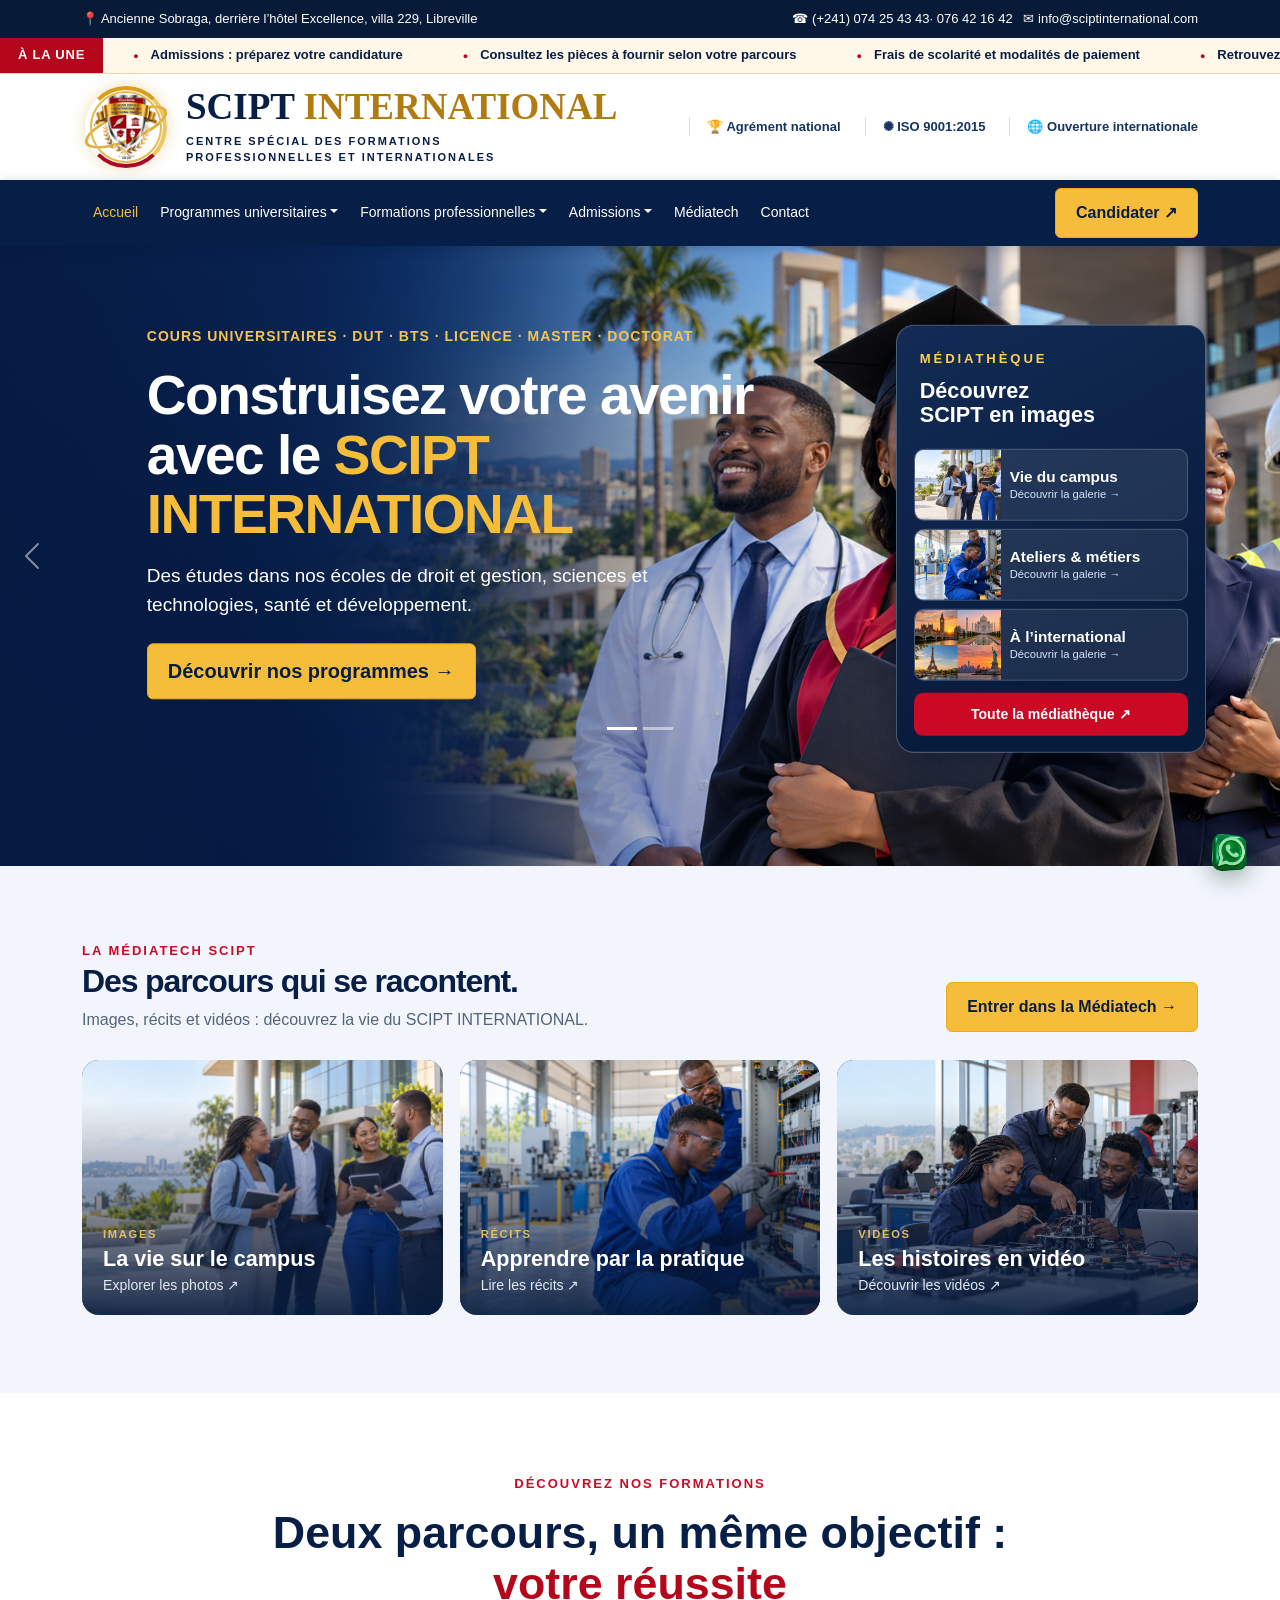
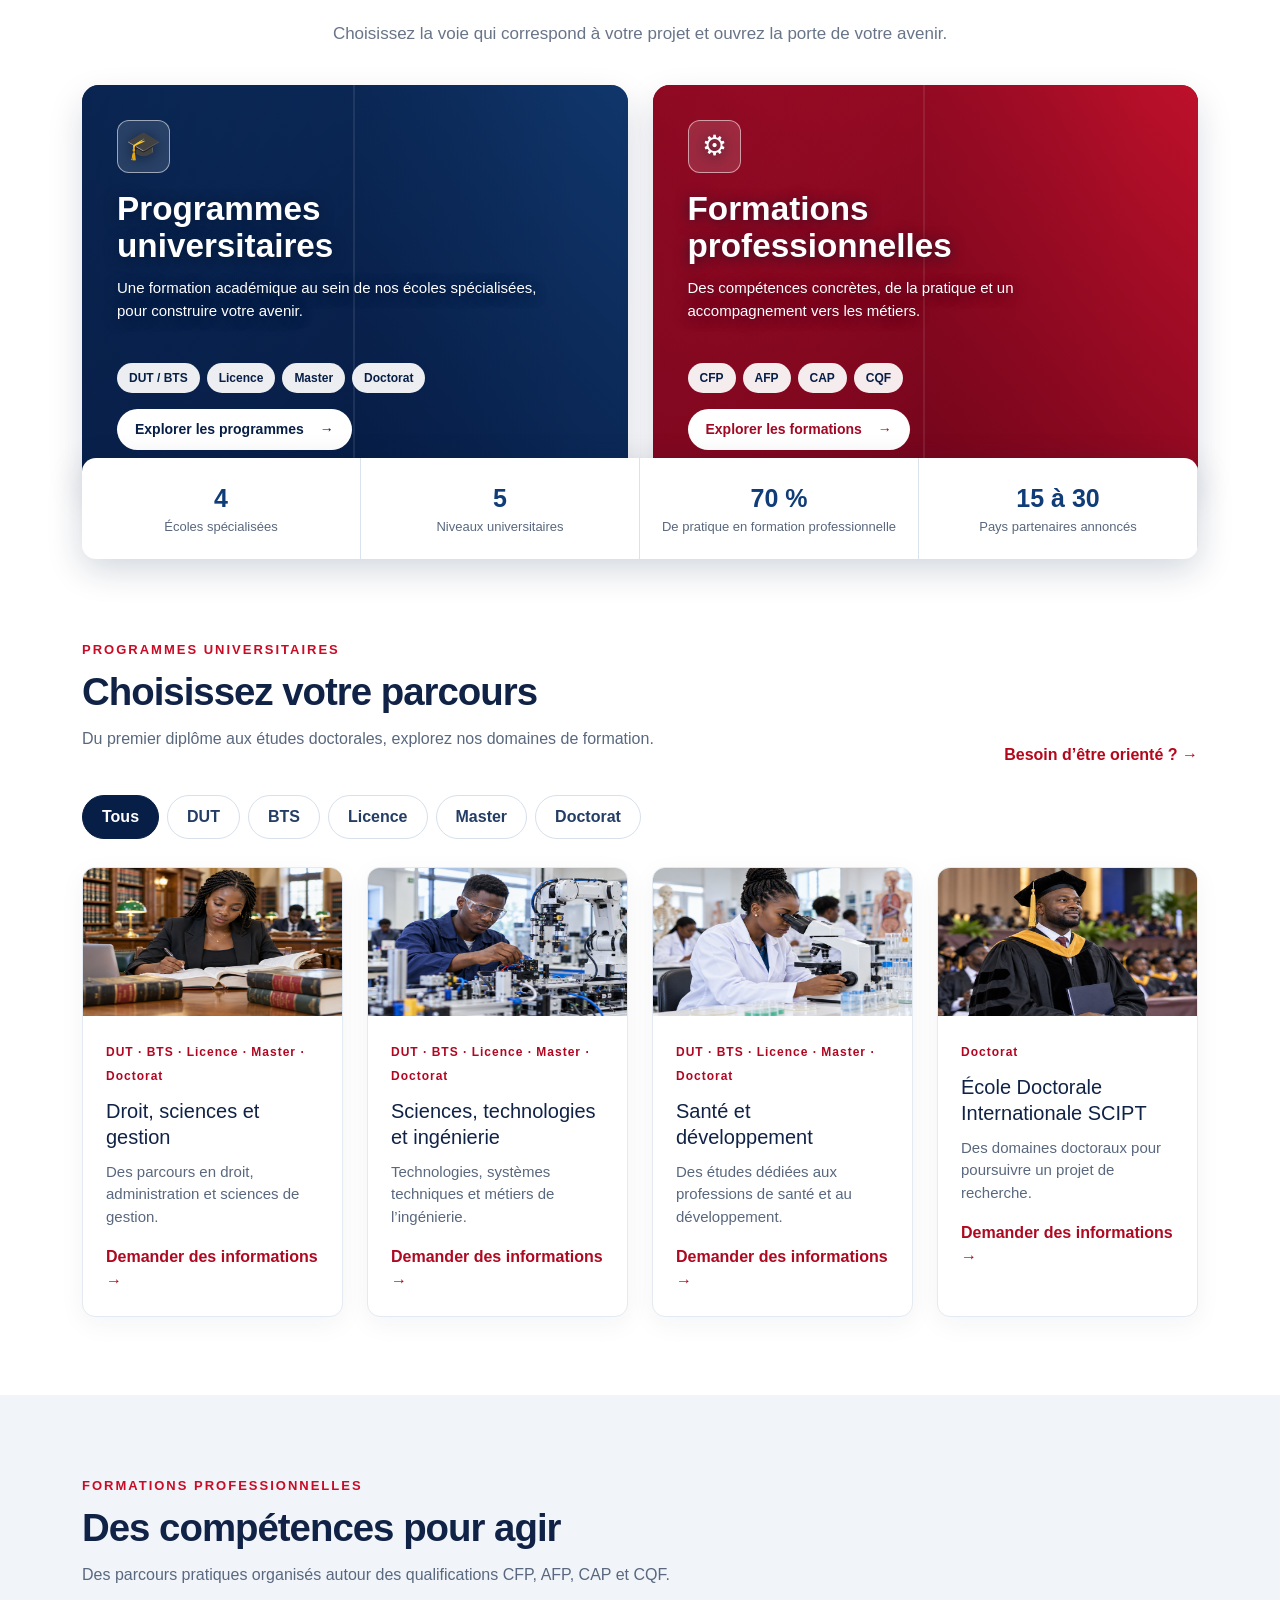
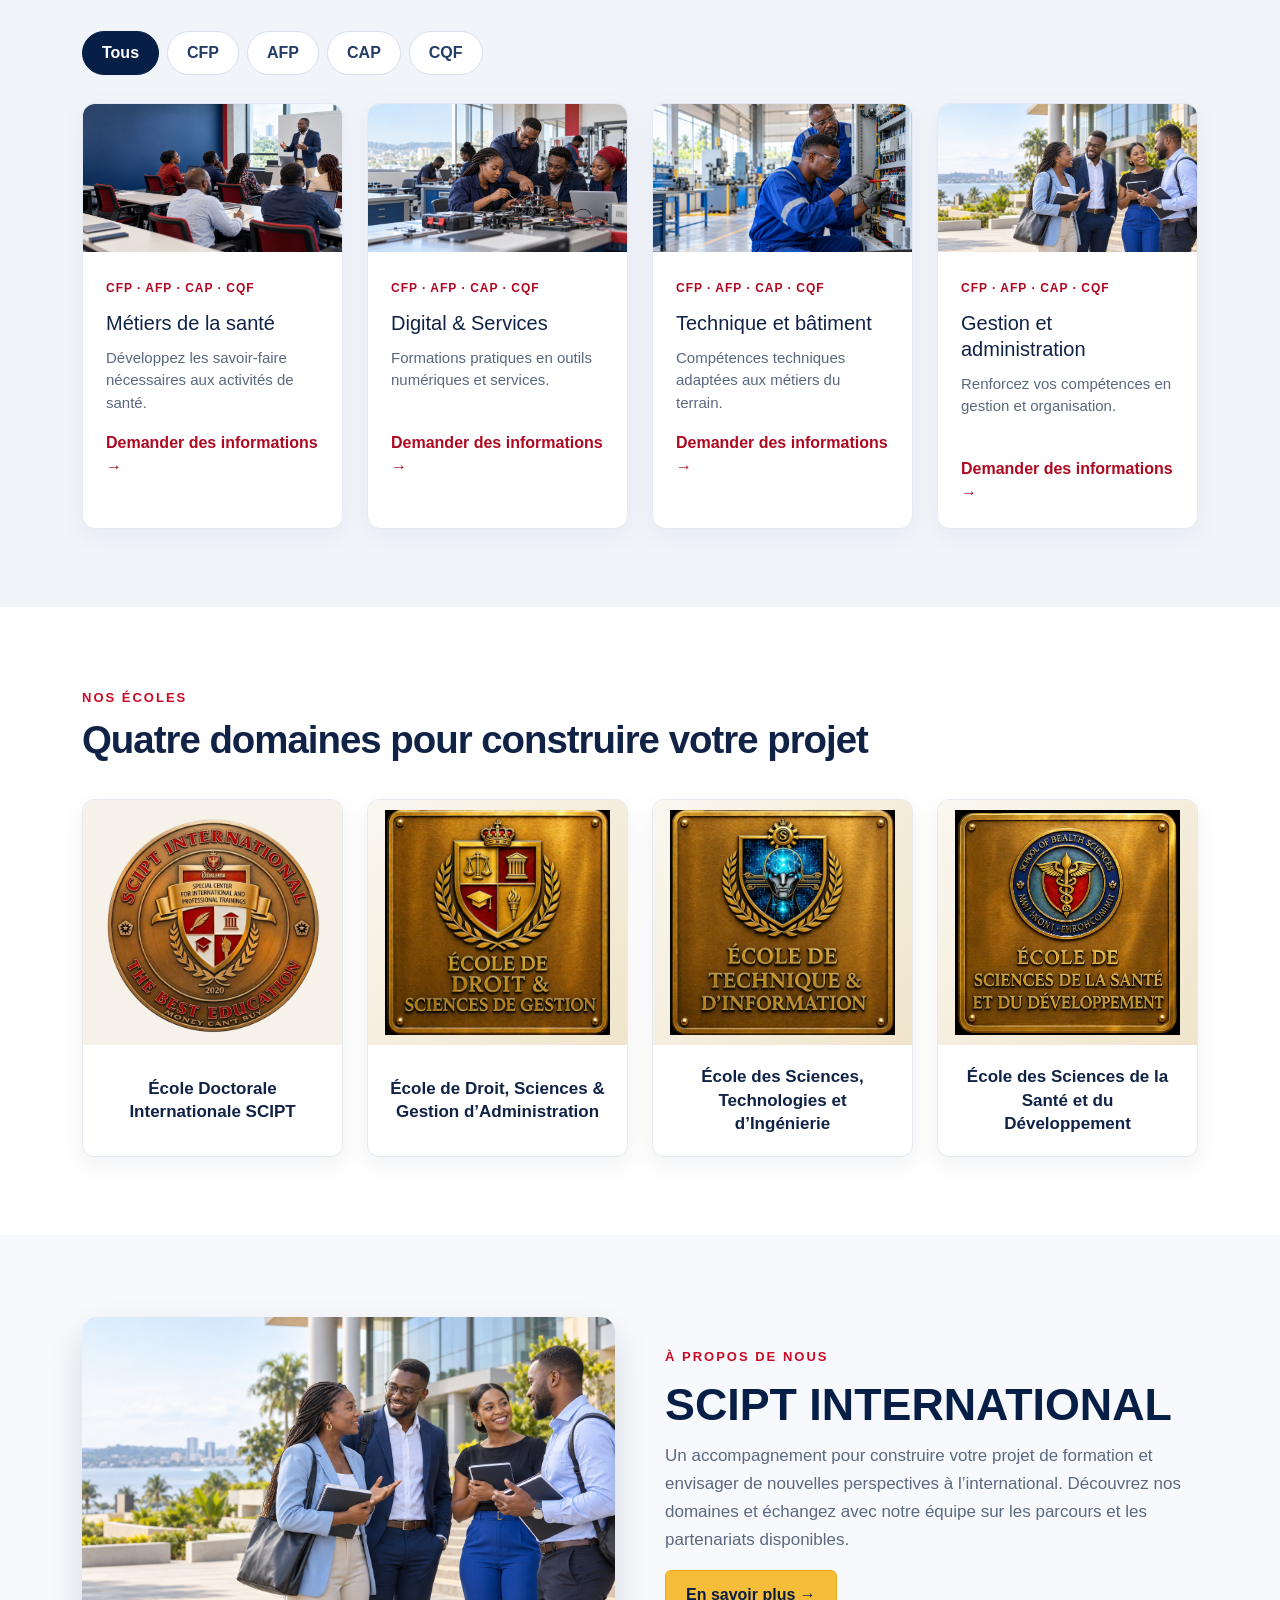
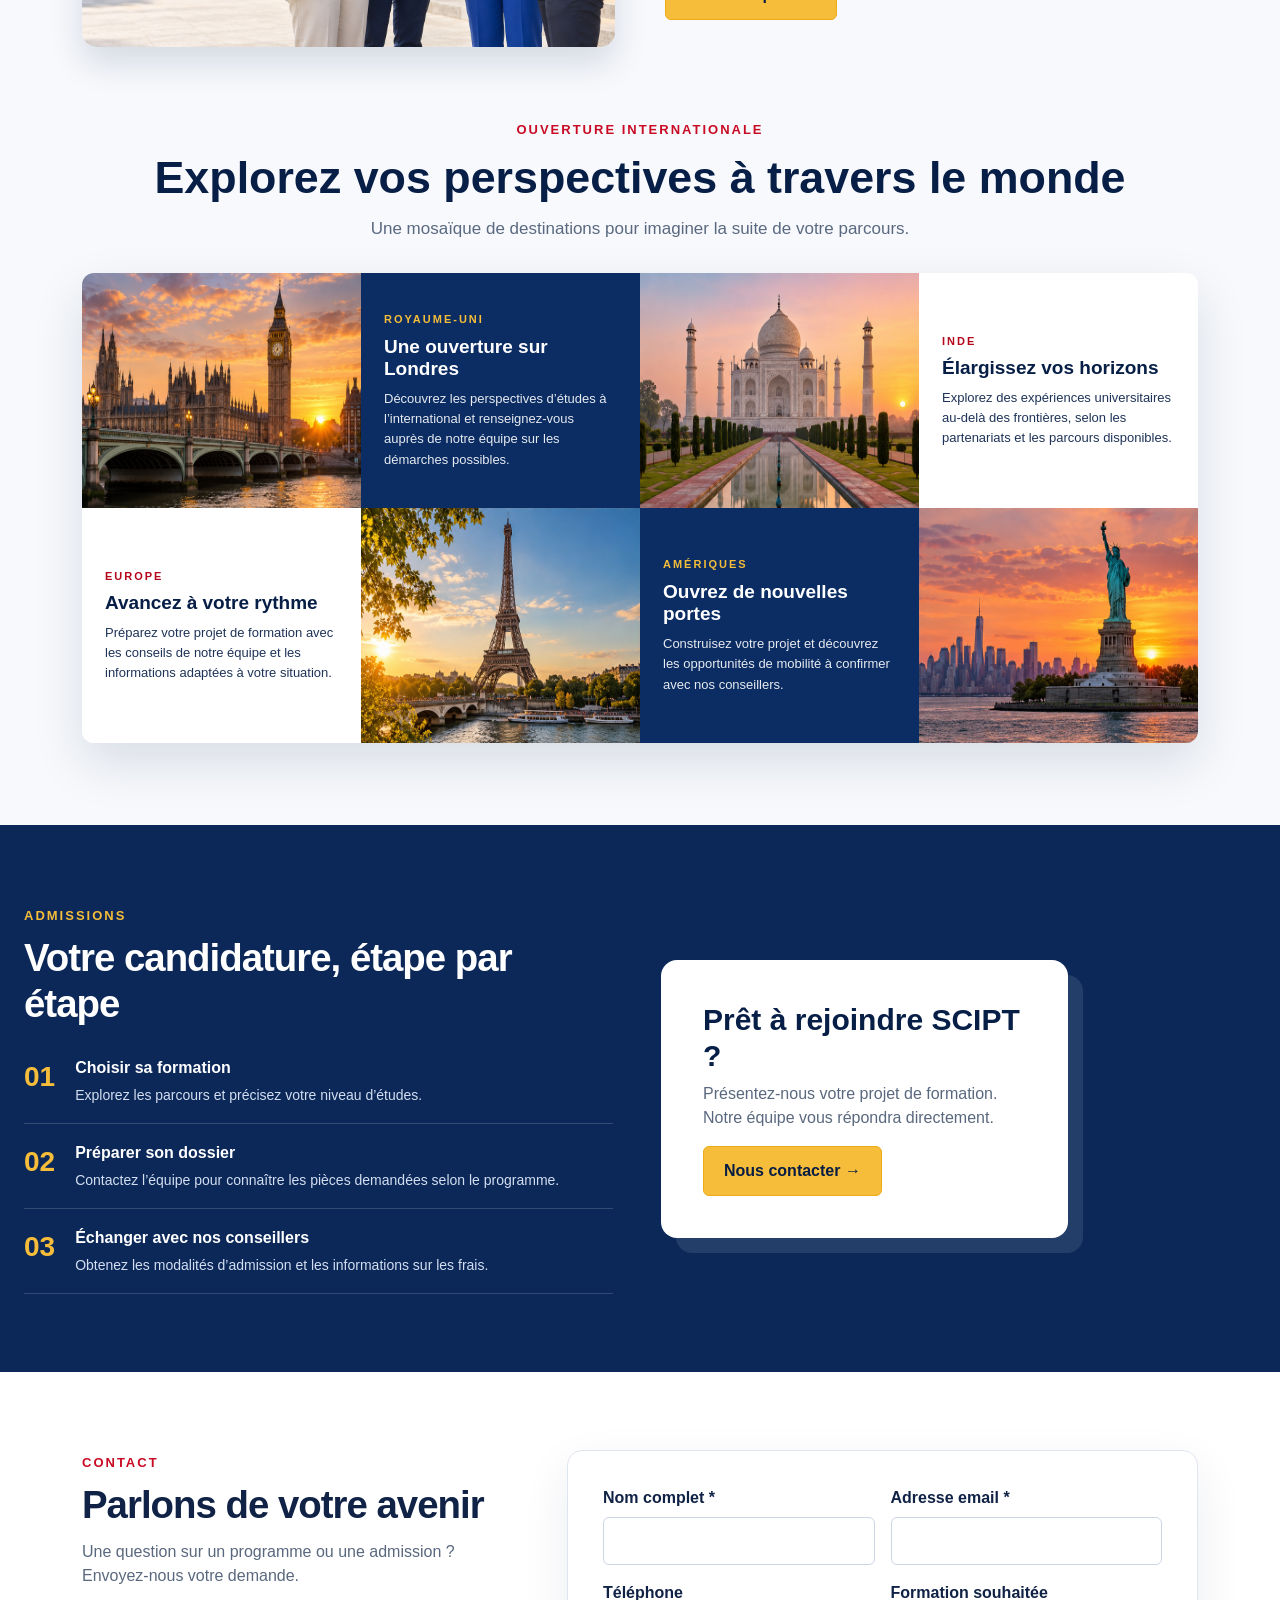
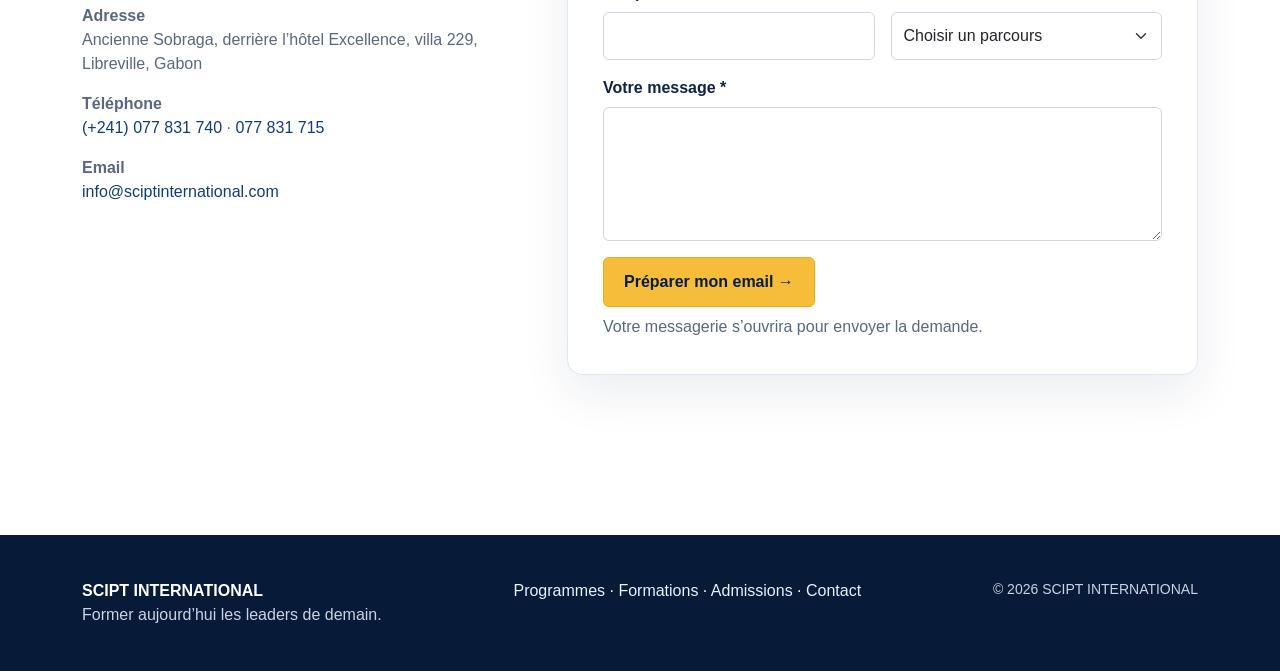
==== commit e3a9f666: "première mise ç jour totale du site" ====
--- a/index.html
+++ b/index.html
@@ -17,10 +17,11 @@
                 l’hôtel Excellence, villa 229, Libreville</span><span>☎ (+241) 074 25 43 43· 076 42 16 42 <span
                     class="d-none d-lg-inline">&nbsp; ✉ info@sciptinternational.com</span></span></div>
     </div>
+    <div class="news-ticker" aria-label="Informations utiles"><span class="news-ticker-label">À LA UNE</span><div class="news-ticker-window"><div class="news-ticker-track"><span><a href="admissions.html#admission-01">Admissions : préparez votre candidature</a></span><span><a href="admissions.html#admission-03">Consultez les pièces à fournir selon votre parcours</a></span><span><a href="admissions.html#admission-04">Frais de scolarité et modalités de paiement</a></span><span><a href="admissions.html#admission-05">Retrouvez le calendrier des admissions</a></span><span aria-hidden="true"><a href="admissions.html#admission-01" tabindex="-1">Admissions : préparez votre candidature</a></span><span aria-hidden="true"><a href="admissions.html#admission-03" tabindex="-1">Consultez les pièces à fournir selon votre parcours</a></span><span aria-hidden="true"><a href="admissions.html#admission-04" tabindex="-1">Frais de scolarité et modalités de paiement</a></span><span aria-hidden="true"><a href="admissions.html#admission-05" tabindex="-1">Retrouvez le calendrier des admissions</a></span></div></div></div>
     <header class="brand-head">
         <div class="container d-flex align-items-center justify-content-between gap-3"><a
                 class="brand d-flex align-items-center gap-3" href="#accueil"><span class="brand-mark"><img
-                        src="assets/blason-doctoral.jpg" alt="Blason SCIPT INTERNATIONAL"></span><span><strong>SCIPT
+                        src="assets/logo.png" alt="Logo du SCIPT INTERNATIONAL"></span><span><strong>SCIPT
                         <em>INTERNATIONAL</em></strong><small>CENTRE SPÉCIAL DES FORMATIONS<br>PROFESSIONNELLES ET
                         INTERNATIONALES</small></span></a>
             <div class="brand-points d-none d-xl-flex"><span>🏆 Agrément national</span><span>✺ ISO
@@ -57,8 +58,8 @@
                             <li><a class="dropdown-item" href="#professionnel" data-level="CQF">CQF</a></li>
                         </ul>
                     </li>
-                    <li class="nav-item"><a class="nav-link" href="admissions.html">Admissions</a></li>
-                    <li class="nav-item"><a class="nav-link" href="medias.html">Médias</a></li>
+                    <li class="nav-item dropdown admissions-dropdown"><a class="nav-link dropdown-toggle" href="admissions.html" id="admissionsMenu" role="button" data-bs-toggle="dropdown" aria-expanded="false">Admissions</a><div class="dropdown-menu admissions-mega" aria-labelledby="admissionsMenu"><div class="admissions-menu-grid"><section class="admissions-menu-column theme-red"><a class="admissions-menu-heading" href="admissions.html#admission-01"><span class="admissions-menu-icon" aria-hidden="true">✎</span><span><strong>Candidater à SCIPT</strong><small>Rejoignez une formation d’excellence</small></span></a><ul><li><a href="admissions.html#admission-01">Candidature en ligne</a></li><li><a href="admissions.html#admission-01">Préinscription</a></li><li><a href="admissions.html#admission-01">Choix de formation</a></li><li><a href="admissions.html#admission-01">Confirmation d’inscription</a></li></ul><a class="admissions-menu-action" href="admissions.html#admission-01">En savoir plus <span aria-hidden="true">→</span></a></section><section class="admissions-menu-column theme-blue"><a class="admissions-menu-heading" href="admissions.html#admission-02"><span class="admissions-menu-icon" aria-hidden="true">🎓</span><span><strong>Conditions d’admission</strong><small>Des critères clairs et accessibles</small></span></a><ul><li><a href="admissions.html#admission-02">Niveaux d’admission</a></li><li><a href="admissions.html#admission-02">Conditions par filière</a></li><li><a href="admissions.html#admission-02">Équivalences de diplômes</a></li><li><a href="admissions.html#admission-02">Étudiants internationaux</a></li></ul><a class="admissions-menu-action" href="admissions.html#admission-02">En savoir plus <span aria-hidden="true">→</span></a></section><section class="admissions-menu-column theme-green"><a class="admissions-menu-heading" href="admissions.html#admission-03"><span class="admissions-menu-icon" aria-hidden="true">📁</span><span><strong>Pièces à fournir</strong><small>Préparez facilement votre dossier</small></span></a><ul><li><a href="admissions.html#admission-03">Liste des pièces obligatoires</a></li><li><a href="admissions.html#admission-03">Pièces selon le niveau</a></li><li><a href="admissions.html#admission-03">Justificatifs d’études</a></li><li><a href="admissions.html#admission-03">Dépôt du dossier</a></li></ul><a class="admissions-menu-action" href="admissions.html#admission-03">En savoir plus <span aria-hidden="true">→</span></a></section><section class="admissions-menu-column theme-purple"><a class="admissions-menu-heading" href="admissions.html#admission-04"><span class="admissions-menu-icon" aria-hidden="true">◉</span><span><strong>Frais de scolarité</strong><small>Des modalités transparentes</small></span></a><ul><li><a href="admissions.html#admission-04">Grilles tarifaires</a></li><li><a href="admissions.html#admission-04">Formations professionnelles</a></li><li><a href="admissions.html#admission-04">Modalités de paiement</a></li><li><a href="admissions.html#admission-04">Règlement financier</a></li></ul><a class="admissions-menu-action" href="admissions.html#admission-04">En savoir plus <span aria-hidden="true">→</span></a></section><section class="admissions-menu-column theme-red"><a class="admissions-menu-heading" href="admissions.html#admission-05"><span class="admissions-menu-icon" aria-hidden="true">▦</span><span><strong>Calendrier des admissions</strong><small>Ne manquez aucune échéance</small></span></a><ul><li><a href="admissions.html#admission-05">Périodes de candidature</a></li><li><a href="admissions.html#admission-05">Rentrée académique</a></li><li><a href="admissions.html#admission-05">Rentrée des formations</a></li><li><a href="admissions.html#admission-05">Dates importantes</a></li></ul><a class="admissions-menu-action" href="admissions.html#admission-05">En savoir plus <span aria-hidden="true">→</span></a></section><section class="admissions-menu-column theme-blue"><a class="admissions-menu-heading" href="admissions.html#admission-06"><span class="admissions-menu-icon" aria-hidden="true">🌐</span><span><strong>Étudiants internationaux</strong><small>Un accompagnement dédié</small></span></a><ul><li><a href="admissions.html#admission-06">Procédures spécifiques</a></li><li><a href="admissions.html#admission-06">Visa et voyage</a></li><li><a href="admissions.html#admission-06">Logement et accueil</a></li><li><a href="admissions.html#admission-06">Vie sur le campus</a></li></ul><a class="admissions-menu-action" href="admissions.html#admission-06">En savoir plus <span aria-hidden="true">→</span></a></section></div></div></li>
+                    <li class="nav-item"><a class="nav-link" href="medias.html">Médiatech</a></li>
                     <li class="nav-item"><a class="nav-link" href="#contact">Contact</a></li>
                 </ul><a href="admissions.html" class="btn btn-gold nav-apply">Candidater ↗</a>
             </div>
@@ -97,13 +98,33 @@
                                 class="btn btn-gold btn-lg" href="#professionnel">Découvrir les formations →</a>
                         </div>
                     </div>
-                </div><button class="carousel-control-prev" type="button" data-bs-target="#schoolCarousel"
+                </div>
+                <aside class="slide-mediatech" aria-label="Découvrir la Médiatech">
+                    <span class="slide-mediatech-kicker">MÉDIATHÈQUE</span>
+                    <h2>Découvrez<br>SCIPT en images</h2>
+                    <div class="slide-mediatech-links">
+                        <a href="medias.html?filtre=campus#galerie"><img src="assets/etudiants-parcours.png" alt="" loading="lazy"><span><strong>Vie du campus</strong><small>Découvrir la galerie →</small></span></a>
+                        <a href="medias.html?filtre=atelier#galerie"><img src="assets/atelier-parcours.png" alt="" loading="lazy"><span><strong>Ateliers &amp; métiers</strong><small>Découvrir la galerie →</small></span></a>
+                        <a href="medias.html?filtre=international#galerie"><img src="assets/destinations-internationales.png" alt="" loading="lazy"><span><strong>À l’international</strong><small>Découvrir la galerie →</small></span></a>
+                    </div>
+                    <a class="slide-mediatech-all" href="medias.html#mediatech">Toute la médiathèque ↗</a>
+                </aside>
+                <button class="carousel-control-prev" type="button" data-bs-target="#schoolCarousel"
                     data-bs-slide="prev"><span class="carousel-control-prev-icon" aria-hidden="true"></span><span
                         class="visually-hidden">Vue précédente</span></button><button class="carousel-control-next"
                     type="button" data-bs-target="#schoolCarousel" data-bs-slide="next"><span
                         class="carousel-control-next-icon" aria-hidden="true"></span><span class="visually-hidden">Vue
                         suivante</span></button>
             </div>
+        </section>
+
+        <section class="mediatech-home" aria-labelledby="mediatech-home-title">
+          <div class="container"><div class="mediatech-home-heading"><div><span class="kicker">LA MÉDIATECH SCIPT</span><h2 id="mediatech-home-title">Des parcours qui se racontent.</h2><p>Images, récits et vidéos : découvrez la vie du SCIPT INTERNATIONAL.</p></div><a class="btn btn-gold" href="medias.html#mediatech">Entrer dans la Médiatech →</a></div>
+          <div class="mediatech-home-grid">
+            <a href="medias.html#mediatech" class="mediatech-home-card"><img src="assets/etudiants-parcours.png" alt="Apprenants réunis sur le campus" loading="lazy"><span><small>IMAGES</small><strong>La vie sur le campus</strong><em>Explorer les photos ↗</em></span></a>
+            <a href="medias.html#mediatech" class="mediatech-home-card"><img src="assets/atelier-parcours.png" alt="Apprenants pendant une activité pratique" loading="lazy"><span><small>RÉCITS</small><strong>Apprendre par la pratique</strong><em>Lire les récits ↗</em></span></a>
+            <a href="medias.html#mediatech-videos" class="mediatech-home-card"><img src="assets/cours-technologie.png" alt="Adultes en cours de technologie" loading="lazy"><span><small>VIDÉOS</small><strong>Les histoires en vidéo</strong><em>Découvrir les vidéos ↗</em></span></a>
+          </div></div>
         </section>
         <section class="pathways-section" id="parcours">
             <div class="container">
@@ -183,7 +204,7 @@
                     <h2>Quatre domaines pour construire votre projet</h2>
                     <div class="row g-4 mt-2">
                         <div class="col-md-6 col-xl-3">
-                            <article class="school doctoral"><img src="assets/blason-doctoral.jpg"
+                            <article class="school doctoral"><img src="assets/blason-doctoral.png"
                                     alt="Blason officiel SCIPT INTERNATIONAL">
                                 <h3>École Doctorale Internationale SCIPT</h3>
                             </article>
--- a/assets/style.css
+++ b/assets/style.css
@@ -2307,4 +2307,48 @@
     width: 54px;
     height: 54px;
   }
-}+}
+/* Médiatech : accès accueil, récits et contributions */
+.mediatech-home{padding:72px 0 78px;background:#f2f6fc}.mediatech-home-heading{display:flex;align-items:end;justify-content:space-between;gap:30px;margin-bottom:28px}.mediatech-home h2,.mediatech-hub h2{font-weight:800;letter-spacing:-.035em;color:#071e46}.mediatech-home-heading p{margin:0;color:#53647b}.mediatech-home-grid{display:grid;grid-template-columns:repeat(3,minmax(0,1fr));gap:17px}.mediatech-home-card{position:relative;display:block;min-height:255px;overflow:hidden;border-radius:17px;background:#09275b;color:#fff;isolation:isolate;text-decoration:none}.mediatech-home-card:after{content:"";position:absolute;inset:0;background:linear-gradient(180deg,transparent 16%,#061a3ce8 100%);z-index:-1}.mediatech-home-card img{position:absolute;inset:0;width:100%;height:100%;object-fit:cover;z-index:-2;transition:transform .55s ease}.mediatech-home-card:hover img,.mediatech-home-card:focus-visible img{transform:scale(1.08)}.mediatech-home-card span{position:absolute;bottom:19px;left:21px;right:18px;display:grid;gap:3px}.mediatech-home-card small,.mediatech-entry-type{font-size:.7rem;font-weight:800;letter-spacing:.15em;color:#e7bc61}.mediatech-home-card strong{font-size:1.35rem;line-height:1.2}.mediatech-home-card em{font-style:normal;color:#e1e8f5;font-size:.88rem}.mediatech-home-card:hover,.mediatech-home-card:focus-visible{color:white}.mediatech-hub{padding:82px 0;background:radial-gradient(circle at 80% 8%,#dceaff 0,transparent 35%),#f4f7fb}.mediatech-intro{max-width:720px}.mediatech-intro h2{font-size:clamp(2rem,4vw,3.2rem)}.mediatech-intro p{color:#53647b;font-size:1.05rem}.mediatech-switches{display:flex;flex-wrap:wrap;gap:10px;margin:29px 0}.mediatech-switches button{border:1px solid #ccd7e8;border-radius:25px;background:white;color:#09265a;padding:9px 20px;font-weight:700;cursor:pointer;transition:background .2s,color .2s,transform .2s}.mediatech-switches button:hover{transform:translateY(-2px)}.mediatech-switches button.active{background:#08265a;color:white;border-color:#08265a}.mediatech-feed{display:grid;grid-template-columns:repeat(2,minmax(0,1fr));gap:20px}.mediatech-entry{background:white;border:1px solid #e2eaf4;border-radius:17px;overflow:hidden;box-shadow:0 15px 38px #06204712;transition:transform .25s,box-shadow .25s}.mediatech-entry:hover{transform:translateY(-5px);box-shadow:0 20px 44px #06204725}.mediatech-entry-media{height:260px;background:#071e46;overflow:hidden}.mediatech-entry-media img,.mediatech-entry-media iframe,.mediatech-entry-media video{display:block;width:100%;height:100%;object-fit:cover;border:0}.mediatech-entry-media img{transition:transform .45s}.mediatech-entry:hover .mediatech-entry-media img{transform:scale(1.04)}.mediatech-entry-body{padding:25px 27px 29px}.mediatech-entry h3{font-size:1.34rem;color:#071e46;font-weight:800;margin:11px 0 9px}.mediatech-entry p{color:#54657a;line-height:1.6;margin:0}.mediatech-entry-type{color:#b52133}.mediatech-credit{display:block;margin-top:14px;color:#51627b}.mediatech-empty{grid-column:1/-1;padding:28px;border:1px dashed #9cb2cf;border-radius:15px;background:#fff;color:#54657a}.mediatech-video-link{display:grid;place-items:center;height:100%;font-weight:800;color:#fff;text-decoration:none}.mediatech-video-feature{display:grid;grid-template-columns:1fr 1fr;gap:30px;align-items:center;margin:62px 0;border-radius:22px;overflow:hidden;background:#071e46;color:#fff}.mediatech-video-feature>div{padding:36px 15px 38px 42px}.mediatech-video-feature h3{font-size:clamp(1.5rem,2.8vw,2.3rem);font-weight:800}.mediatech-video-feature p{color:#cedaf1}.mediatech-video-feature img{width:100%;height:100%;min-height:300px;object-fit:cover}.mediatech-submit{display:grid;grid-template-columns:.8fr 1.2fr;gap:42px;padding:38px;background:white;border-radius:20px;box-shadow:0 15px 40px #071e4612}.mediatech-submit h3{font-size:2rem;color:#071e46;font-weight:800}.mediatech-submit p{color:#53647b}.mediatech-submit-note{font-size:.87rem}.mediatech-submit form label{display:block;margin-bottom:6px;color:#08265a;font-weight:700}.mediatech-submit form .mediatech-consent{display:flex;align-items:flex-start;gap:8px;font-size:.9rem}.mediatech-submit form .mediatech-consent input{margin-top:5px}.mediatech-submit form small{color:#67758a}@media(max-width:850px){.mediatech-home-heading{display:block}.mediatech-home-heading .btn{margin-top:20px}.mediatech-home-grid{grid-template-columns:repeat(2,1fr)}.mediatech-submit{grid-template-columns:1fr}.mediatech-video-feature{grid-template-columns:1fr}.mediatech-video-feature>div{padding:36px}.mediatech-video-feature img{max-height:270px}}@media(max-width:600px){.mediatech-home,.mediatech-hub{padding:55px 0}.mediatech-home-grid,.mediatech-feed{grid-template-columns:1fr}.mediatech-home-card{min-height:220px}.mediatech-entry-media{height:215px}.mediatech-submit{padding:25px;gap:18px}.mediatech-switches button{padding:8px 14px}}
+@media(prefers-reduced-motion:reduce){.mediatech-home-card img,.mediatech-entry,.mediatech-entry-media img,.mediatech-switches button{transition:none}}
+
+/* Carte Médiatech superposée au carrousel, inspirée de la maquette transmise. */
+.homepage-hero .school-slide-caption h1,.homepage-hero .school-slide-caption h2{max-width:610px}.homepage-hero .school-slide-caption p{max-width:530px}.slide-mediatech{position:absolute;z-index:5;right:max(5.8%,calc((100vw - 1320px)/2));top:50%;transform:translateY(-54%);width:310px;padding:23px 17px 16px;background:linear-gradient(153deg,#132b55,#071b3c 76%);border:1px solid #ffffff45;border-radius:18px;box-shadow:0 22px 42px #04102e82;color:#fff}.slide-mediatech-kicker{display:block;margin:0 6px 11px;color:#ffd050;letter-spacing:.22em;font-size:.82rem;font-weight:900}.slide-mediatech h2{font-size:1.35rem;line-height:1.12;font-weight:800;color:#fff;margin:0 6px 21px}.slide-mediatech-links{display:grid;gap:8px}.slide-mediatech-links a{display:flex;align-items:center;min-height:70px;overflow:hidden;border:1px solid #ffffff30;border-radius:10px;color:#fff;text-decoration:none;background:#ffffff17;transition:transform .22s,background .22s,border-color .22s}.slide-mediatech-links a:hover,.slide-mediatech-links a:focus-visible{transform:translateX(-4px);background:#ffffff32;border-color:#f9ca67}.slide-mediatech-links img{flex:0 0 86px;width:86px;height:70px;object-fit:cover}.slide-mediatech-links span{display:grid;gap:1px;padding:7px 9px}.slide-mediatech-links strong{font-size:.96rem;line-height:1.14}.slide-mediatech-links small{font-size:.7rem;color:#d7e4f9;line-height:1.25}.slide-mediatech-all{display:block;margin-top:12px;padding:11px 8px;text-align:center;border-radius:9px;background:#cc0924;color:#fff;text-decoration:none;font-weight:800;font-size:.88rem;transition:background .2s,transform .2s}.slide-mediatech-all:hover,.slide-mediatech-all:focus-visible{background:#ef1f3d;color:#fff;transform:translateY(-2px)}
+@media(max-width:1199px){.slide-mediatech{width:270px;right:5%;padding:17px 13px 13px}.homepage-hero .school-slide-caption h1,.homepage-hero .school-slide-caption h2{max-width:480px;font-size:clamp(36px,4vw,52px)}.homepage-hero .school-slide-caption p{max-width:440px}.slide-mediatech-links img{width:70px;flex-basis:70px}}
+@media(max-width:767px){.school-slide-image{height:850px}.homepage-hero .school-slide-caption{top:23%;padding-left:8%;padding-right:8%}.homepage-hero .school-slide-caption h1,.homepage-hero .school-slide-caption h2{font-size:clamp(31px,8vw,40px);max-width:100%}.homepage-hero .school-slide-caption p{font-size:15px;max-width:100%;margin-bottom:17px}.homepage-hero .school-slide-caption .btn{font-size:14px;padding:10px 14px}.slide-mediatech{width:min(380px,calc(100% - 42px));left:50%;right:auto;top:auto;bottom:56px;transform:translateX(-50%);padding:16px}.slide-mediatech h2{font-size:1.12rem;margin-bottom:10px}.slide-mediatech-kicker{font-size:.7rem;margin-bottom:5px}.slide-mediatech-links{gap:5px}.slide-mediatech-links a{min-height:57px}.slide-mediatech-links img{height:57px;width:75px;flex-basis:75px}.slide-mediatech-all{margin-top:8px;padding:8px}.homepage-hero .carousel-indicators{bottom:19px}.homepage-hero .carousel-control-prev,.homepage-hero .carousel-control-next{width:8%;z-index:2}}
+@media(max-width:390px){.school-slide-image{height:900px}.homepage-hero .school-slide-caption{top:23%}.slide-mediatech{bottom:53px}}
+@media(prefers-reduced-motion:reduce){.slide-mediatech-links a,.slide-mediatech-all{transition:none}}
+
+/* Bande d’informations immédiatement sous la barre de contact. */
+.news-ticker{display:flex;align-items:stretch;background:#fff8e8;color:#081d45;border-bottom:1px solid #e9d8ae;min-height:36px;overflow:hidden;font-size:13px}
+.news-ticker-label{flex:none;display:flex;align-items:center;padding:0 18px;background:#b5071b;color:#fff;font-weight:800;letter-spacing:.06em;z-index:1}
+.news-ticker-window{overflow:hidden;flex:1;display:flex;align-items:center}
+.news-ticker-track{display:flex;width:max-content;align-items:center;animation:scipt-ticker 34s linear infinite}
+.news-ticker-track span{flex:none;padding:0 30px;white-space:nowrap}
+.news-ticker-track span::before{content:'●';color:#b5071b;font-size:9px;margin-right:12px}
+.news-ticker a{color:inherit;font-weight:600}
+.news-ticker a:hover{text-decoration:underline}
+.news-ticker:focus-within .news-ticker-track,.news-ticker:hover .news-ticker-track{animation-play-state:paused}
+@keyframes scipt-ticker{to{transform:translateX(-50%)}}
+/* Menu Admissions : six rubriques de la maquette, accessibles au clic. */
+.navbar .container{position:relative}
+.admissions-dropdown{position:static}
+.admissions-mega{left:0;right:0;top:100%;width:100%;padding:18px 12px;border-radius:0 0 12px 12px;white-space:normal;max-height:min(75vh,650px);overflow:auto}
+.admissions-menu-grid{display:grid;grid-template-columns:repeat(6,minmax(0,1fr))}
+.admissions-menu-column{display:flex;flex-direction:column;min-width:0;padding:10px 12px;border-right:1px solid #e4e9f0;color:#102245}
+.admissions-menu-column:last-child{border-right:0}
+.admissions-menu-heading{display:flex;align-items:flex-start;gap:8px;color:var(--topic,#b5071b);min-height:92px}
+.admissions-menu-heading strong{display:block;text-transform:uppercase;font-size:12px;line-height:1.25}
+.admissions-menu-heading small{display:block;margin-top:5px;font-size:11px;line-height:1.35;color:#344868}
+.admissions-menu-icon{font-size:26px;line-height:1}
+.admissions-menu-column ul{list-style:none;padding:0;margin:8px 0 16px}
+.admissions-menu-column li{margin:0 0 8px;font-size:12px;line-height:1.35}
+.admissions-menu-column li a{color:#07337a}
+.admissions-menu-column li a::before{content:'›';color:#dd0920;font-size:19px;vertical-align:-1px;margin-right:7px}
+.admissions-menu-column a:hover{text-decoration:underline}
+.admissions-menu-action{margin-top:auto;padding:10px 6px;text-align:center;border-radius:6px;color:var(--topic,#b5071b);background:color-mix(in srgb,var(--topic,#b5071b) 10%,white);font-size:12px;font-weight:700}
+.theme-blue{--topic:#0744b1}.theme-green{--topic:#07803d}.theme-purple{--topic:#6e20c6}.theme-red{--topic:#cb061c}
+@media(max-width:1199px){.admissions-menu-grid{grid-template-columns:repeat(3,minmax(0,1fr))}.admissions-menu-column{border-bottom:1px solid #e4e9f0}}
+@media(max-width:991px){.admissions-mega{position:static!important;width:100%;max-height:65vh}.admissions-menu-grid{grid-template-columns:repeat(2,minmax(0,1fr))}.admissions-menu-heading{min-height:70px}}
+@media(max-width:575px){.admissions-menu-grid{grid-template-columns:1fr}.admissions-menu-column{border-right:0}.admissions-menu-heading{min-height:0}.news-ticker-label{padding:0 10px;font-size:11px}}
+@media(prefers-reduced-motion:reduce){.news-ticker-track{animation:none;flex-wrap:wrap;width:auto}.news-ticker-track span[aria-hidden="true"]{display:none}.news-ticker-window{overflow:auto}}
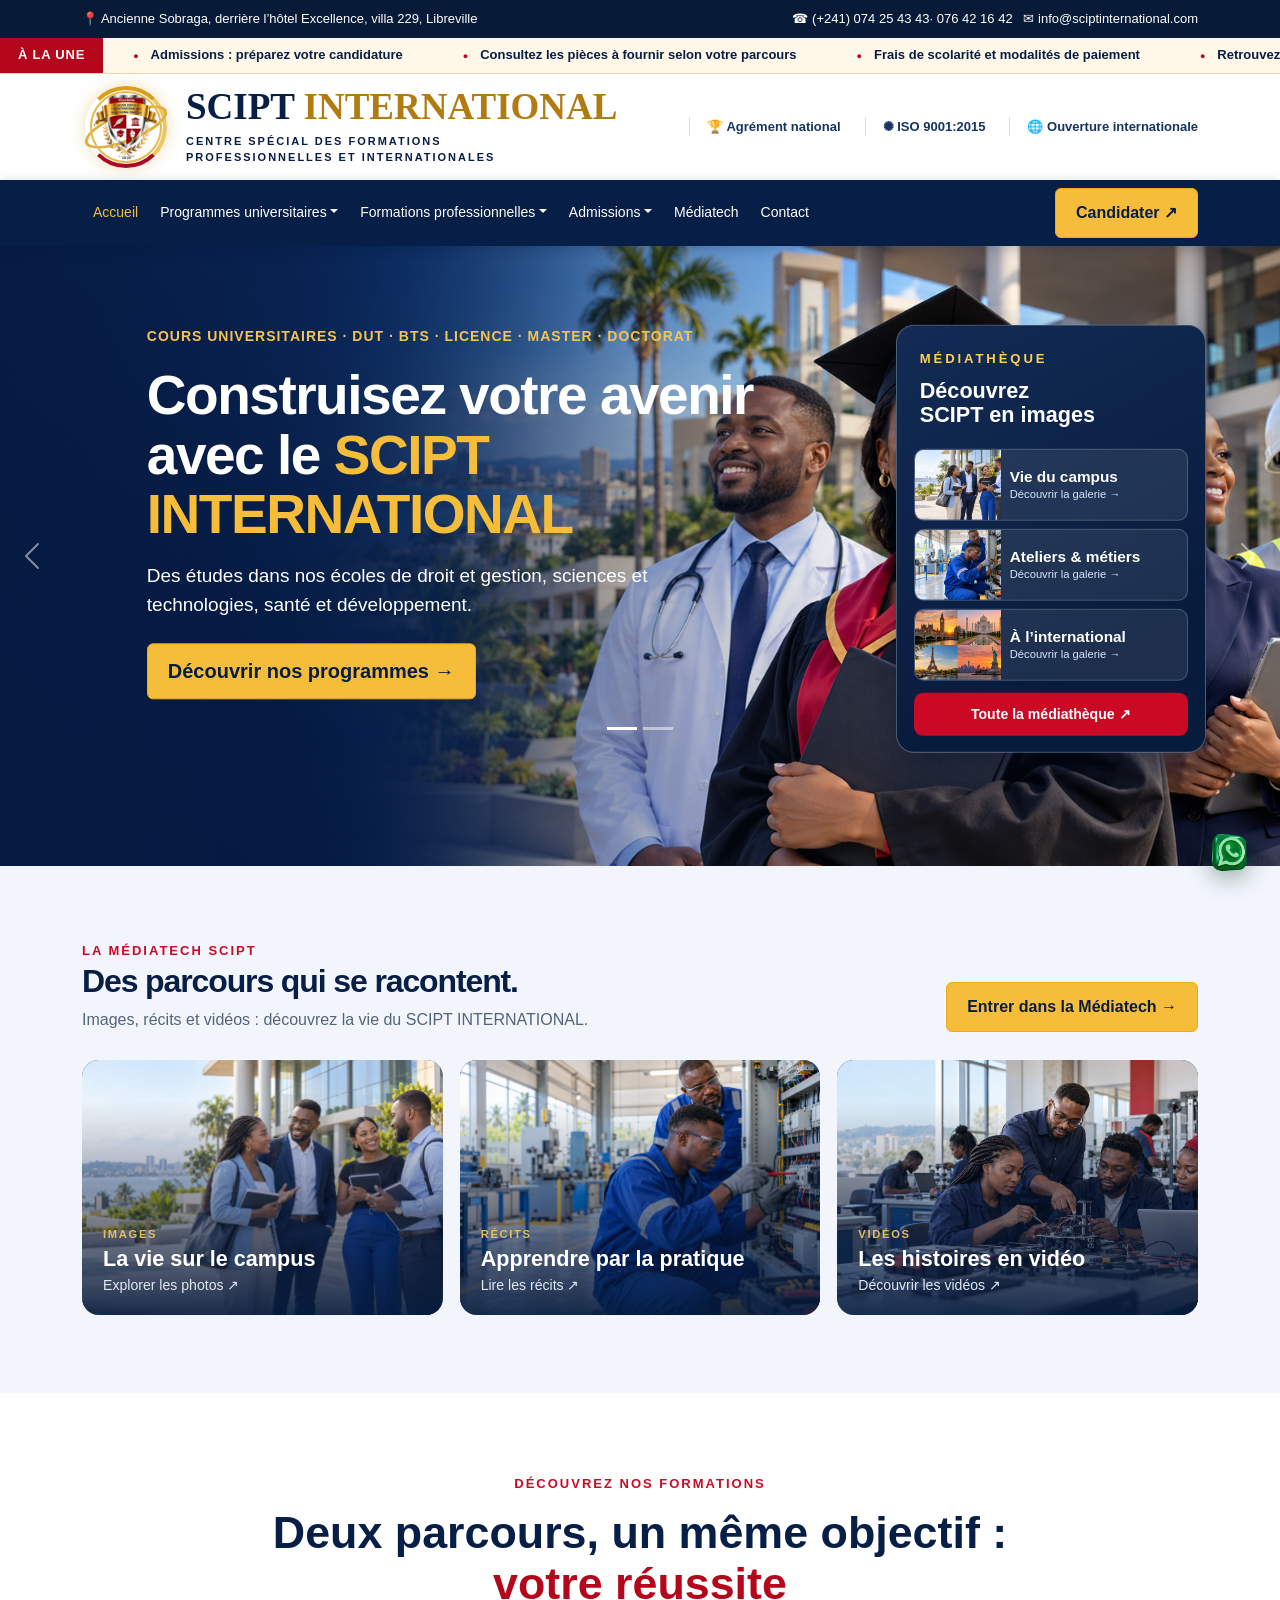
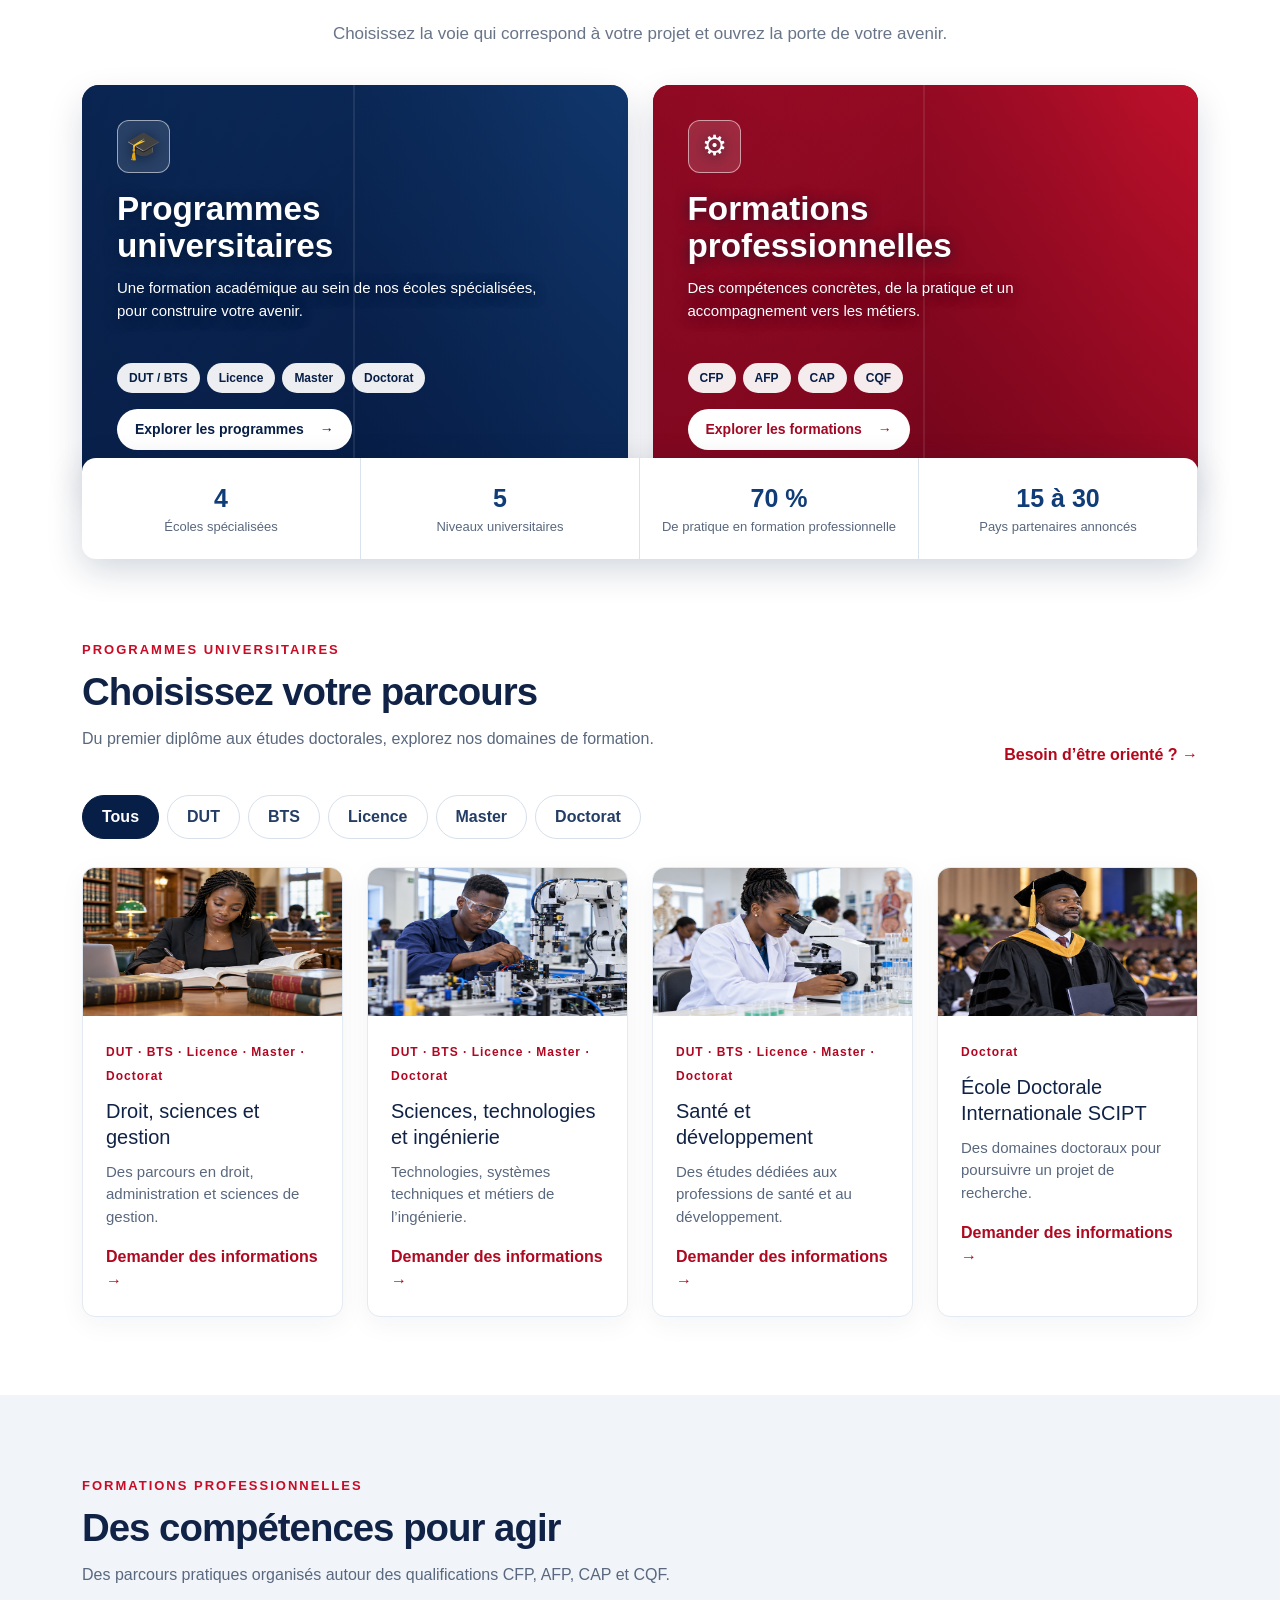
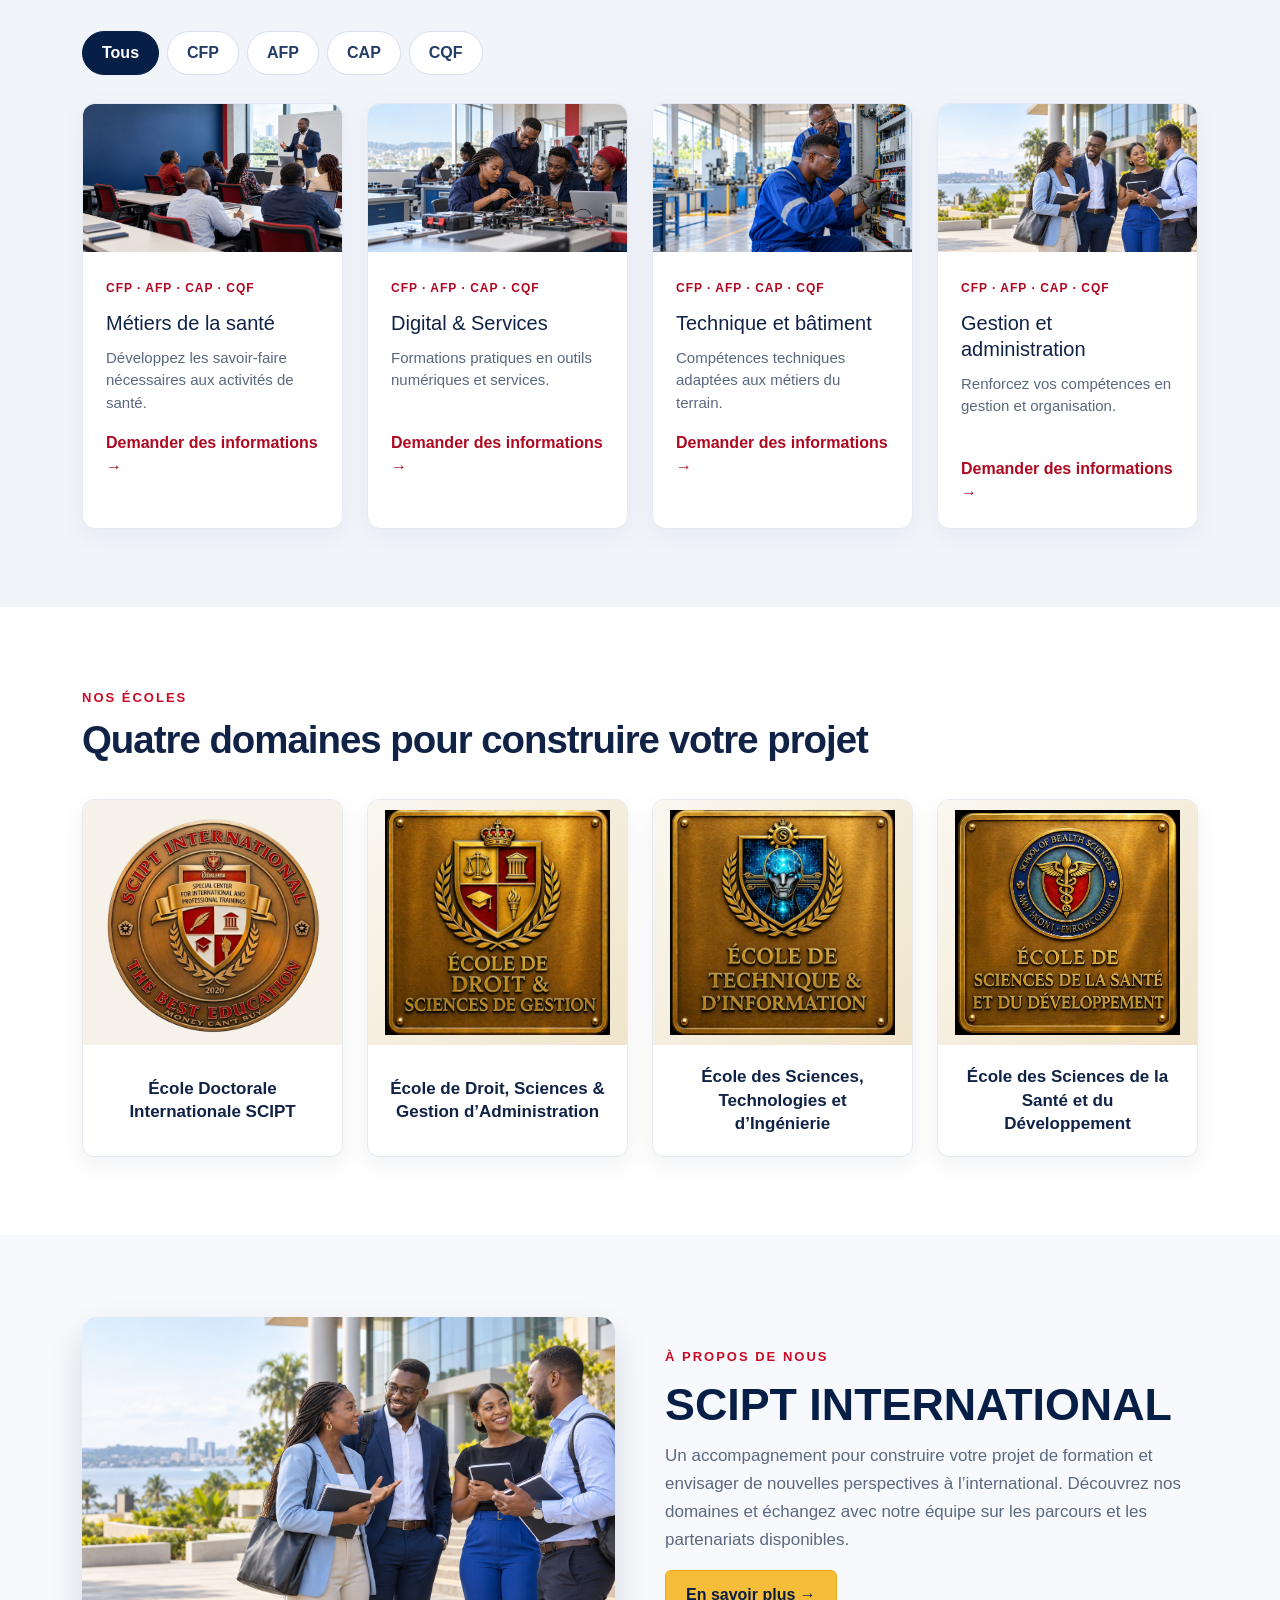
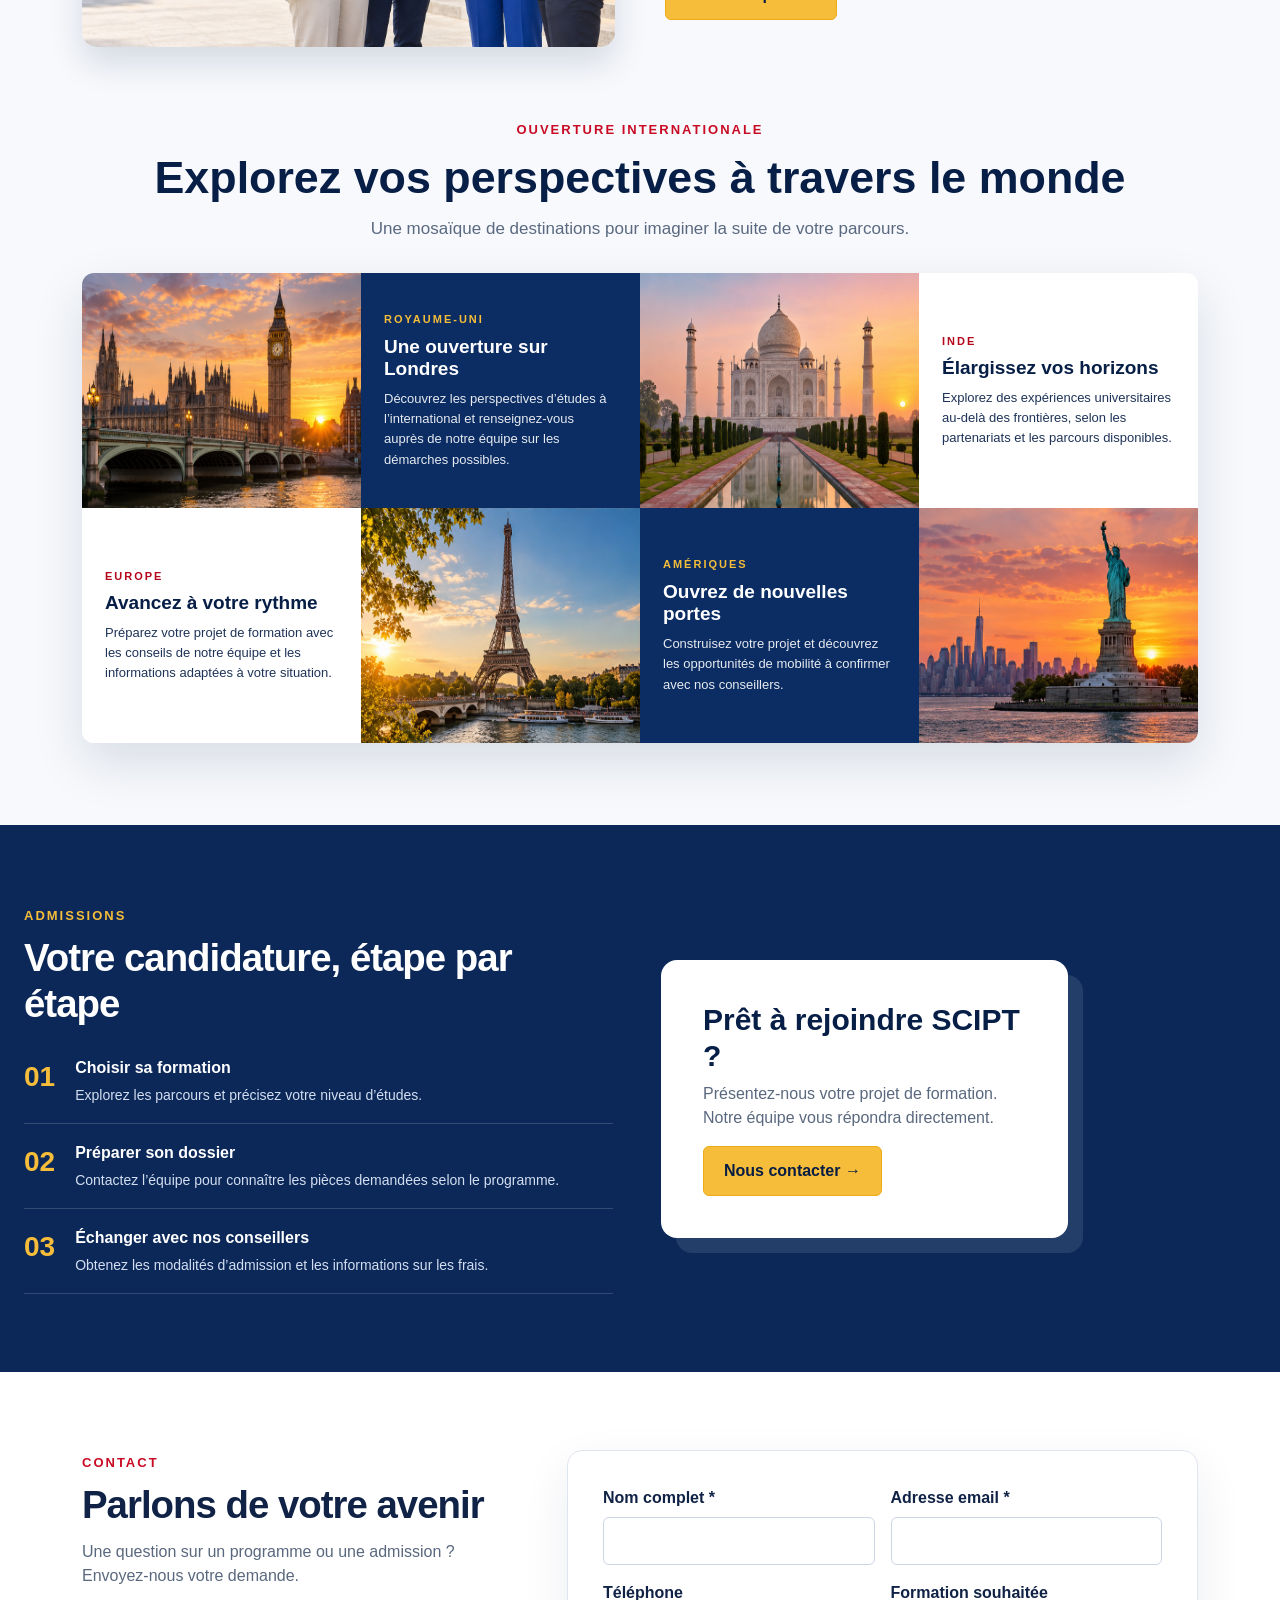
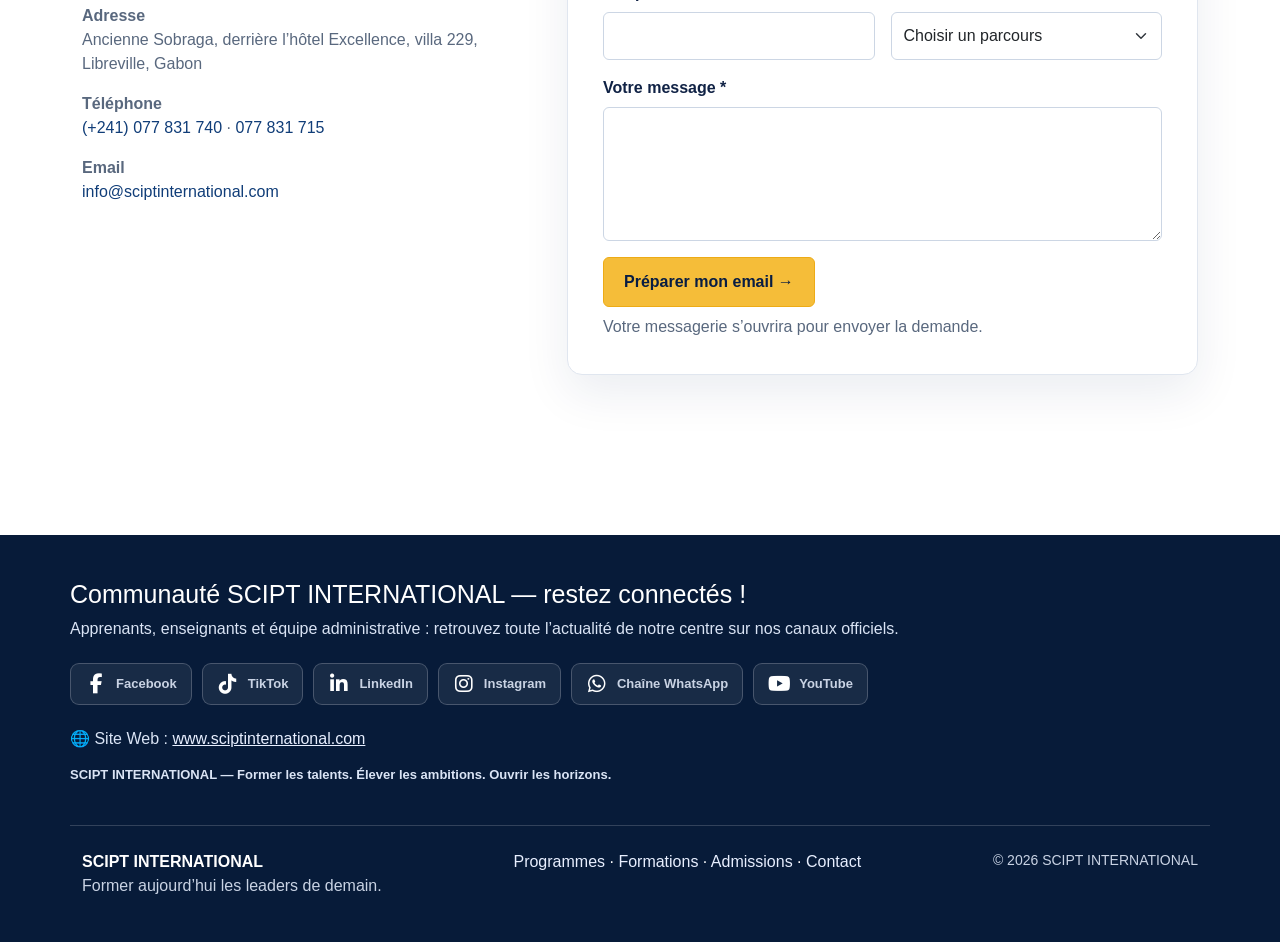
==== commit ead930ca: "mise à en marche des liens des réseaux sociaux" ====
--- a/index.html
+++ b/index.html
@@ -9,6 +9,7 @@
     <title>SCIPT INTERNATIONAL — Construisez votre avenir</title>
     <link rel="stylesheet" href="assets/bootstrap.min.css">
     <link rel="stylesheet" href="assets/style.css">
+    <link rel="stylesheet" href="https://cdn.jsdelivr.net/npm/@fortawesome/fontawesome-free@6.7.2/css/all.min.css">
 </head>
 
 <body>
@@ -341,6 +342,7 @@
             </section>
     </main>
     <footer>
+        <div class="scipt-community container"><div class="scipt-community-intro"><h2>Communauté SCIPT INTERNATIONAL — restez connectés !</h2><p>Apprenants, enseignants et équipe administrative : retrouvez toute l’actualité de notre centre sur nos canaux officiels.</p></div><nav class="scipt-social-links" aria-label="Réseaux sociaux officiels"><a class="scipt-social-link" href="https://www.facebook.com/share/1EuJG1NpV4/?mibextid=wwXIfr" target="_blank" rel="noopener noreferrer" aria-label="SCIPT INTERNATIONAL sur Facebook"><i class="fa-brands fa-facebook-f" aria-hidden="true"></i><span>Facebook</span></a><a class="scipt-social-link" href="https://www.tiktok.com/@scipt.internation" target="_blank" rel="noopener noreferrer" aria-label="SCIPT INTERNATIONAL sur TikTok"><i class="fa-brands fa-tiktok" aria-hidden="true"></i><span>TikTok</span></a><a class="scipt-social-link" href="https://www.linkedin.com/company/sciptinternational/" target="_blank" rel="noopener noreferrer" aria-label="SCIPT INTERNATIONAL sur LinkedIn"><i class="fa-brands fa-linkedin-in" aria-hidden="true"></i><span>LinkedIn</span></a><a class="scipt-social-link" href="https://www.instagram.com/sciptinternational/" target="_blank" rel="noopener noreferrer" aria-label="SCIPT INTERNATIONAL sur Instagram"><i class="fa-brands fa-instagram" aria-hidden="true"></i><span>Instagram</span></a><a class="scipt-social-link" href="https://whatsapp.com/channel/0029VbDUFcN8V0tgVDjPsR2t" target="_blank" rel="noopener noreferrer" aria-label="SCIPT INTERNATIONAL sur Chaîne WhatsApp"><i class="fa-brands fa-whatsapp" aria-hidden="true"></i><span>Chaîne WhatsApp</span></a><a class="scipt-social-link" href="https://youtube.com/@sciptinternational?si=EKJrWPLI2fUAcVdP" target="_blank" rel="noopener noreferrer" aria-label="SCIPT INTERNATIONAL sur YouTube"><i class="fa-brands fa-youtube" aria-hidden="true"></i><span>YouTube</span></a></nav><p class="scipt-community-site">🌐 Site Web : <a href="https://www.sciptinternational.com/" target="_blank" rel="noopener noreferrer">www.sciptinternational.com</a></p><p class="scipt-community-signature">SCIPT INTERNATIONAL — Former les talents. Élever les ambitions. Ouvrir les horizons.</p></div>
         <div class="container d-flex flex-wrap justify-content-between gap-3">
             <div><strong>SCIPT INTERNATIONAL</strong><br><span>Former aujourd’hui les leaders de demain.</span></div>
             <div><a href="#universitaire">Programmes</a> · <a href="#professionnel">Formations</a> · <a
--- a/assets/style.css
+++ b/assets/style.css
@@ -2352,3 +2352,15 @@
 @media(max-width:991px){.admissions-mega{position:static!important;width:100%;max-height:65vh}.admissions-menu-grid{grid-template-columns:repeat(2,minmax(0,1fr))}.admissions-menu-heading{min-height:70px}}
 @media(max-width:575px){.admissions-menu-grid{grid-template-columns:1fr}.admissions-menu-column{border-right:0}.admissions-menu-heading{min-height:0}.news-ticker-label{padding:0 10px;font-size:11px}}
 @media(prefers-reduced-motion:reduce){.news-ticker-track{animation:none;flex-wrap:wrap;width:auto}.news-ticker-track span[aria-hidden="true"]{display:none}.news-ticker-window{overflow:auto}}
+
+/* Réseaux officiels : icônes Font Awesome Brands et libellés visibles. */
+.scipt-community{padding:0 0 26px;margin-bottom:24px;border-bottom:1px solid #ffffff2c}
+.scipt-community h2{font-size:clamp(19px,2vw,25px);color:#fff;margin-bottom:8px}
+.scipt-community p{color:#dae4f5;margin-bottom:14px}
+.scipt-social-links{display:flex;flex-wrap:wrap;gap:10px;margin:22px 0}
+.scipt-social-link{display:inline-flex;align-items:center;gap:9px;padding:10px 14px;background:#ffffff12;border:1px solid #ffffff35;border-radius:9px;color:#fff;font-weight:700;font-size:13px;transition:background .2s,transform .2s}
+.scipt-social-link:hover,.scipt-social-link:focus-visible{background:#ffffff2c;color:#fff;transform:translateY(-2px)}
+.scipt-social-link i{font-size:20px;width:22px;text-align:center}
+.scipt-community-site a{text-decoration:underline}
+.scipt-community-signature{font-weight:600;font-size:13px}
+@media(prefers-reduced-motion:reduce){.scipt-social-link{transition:none}.scipt-social-link:hover{transform:none}}
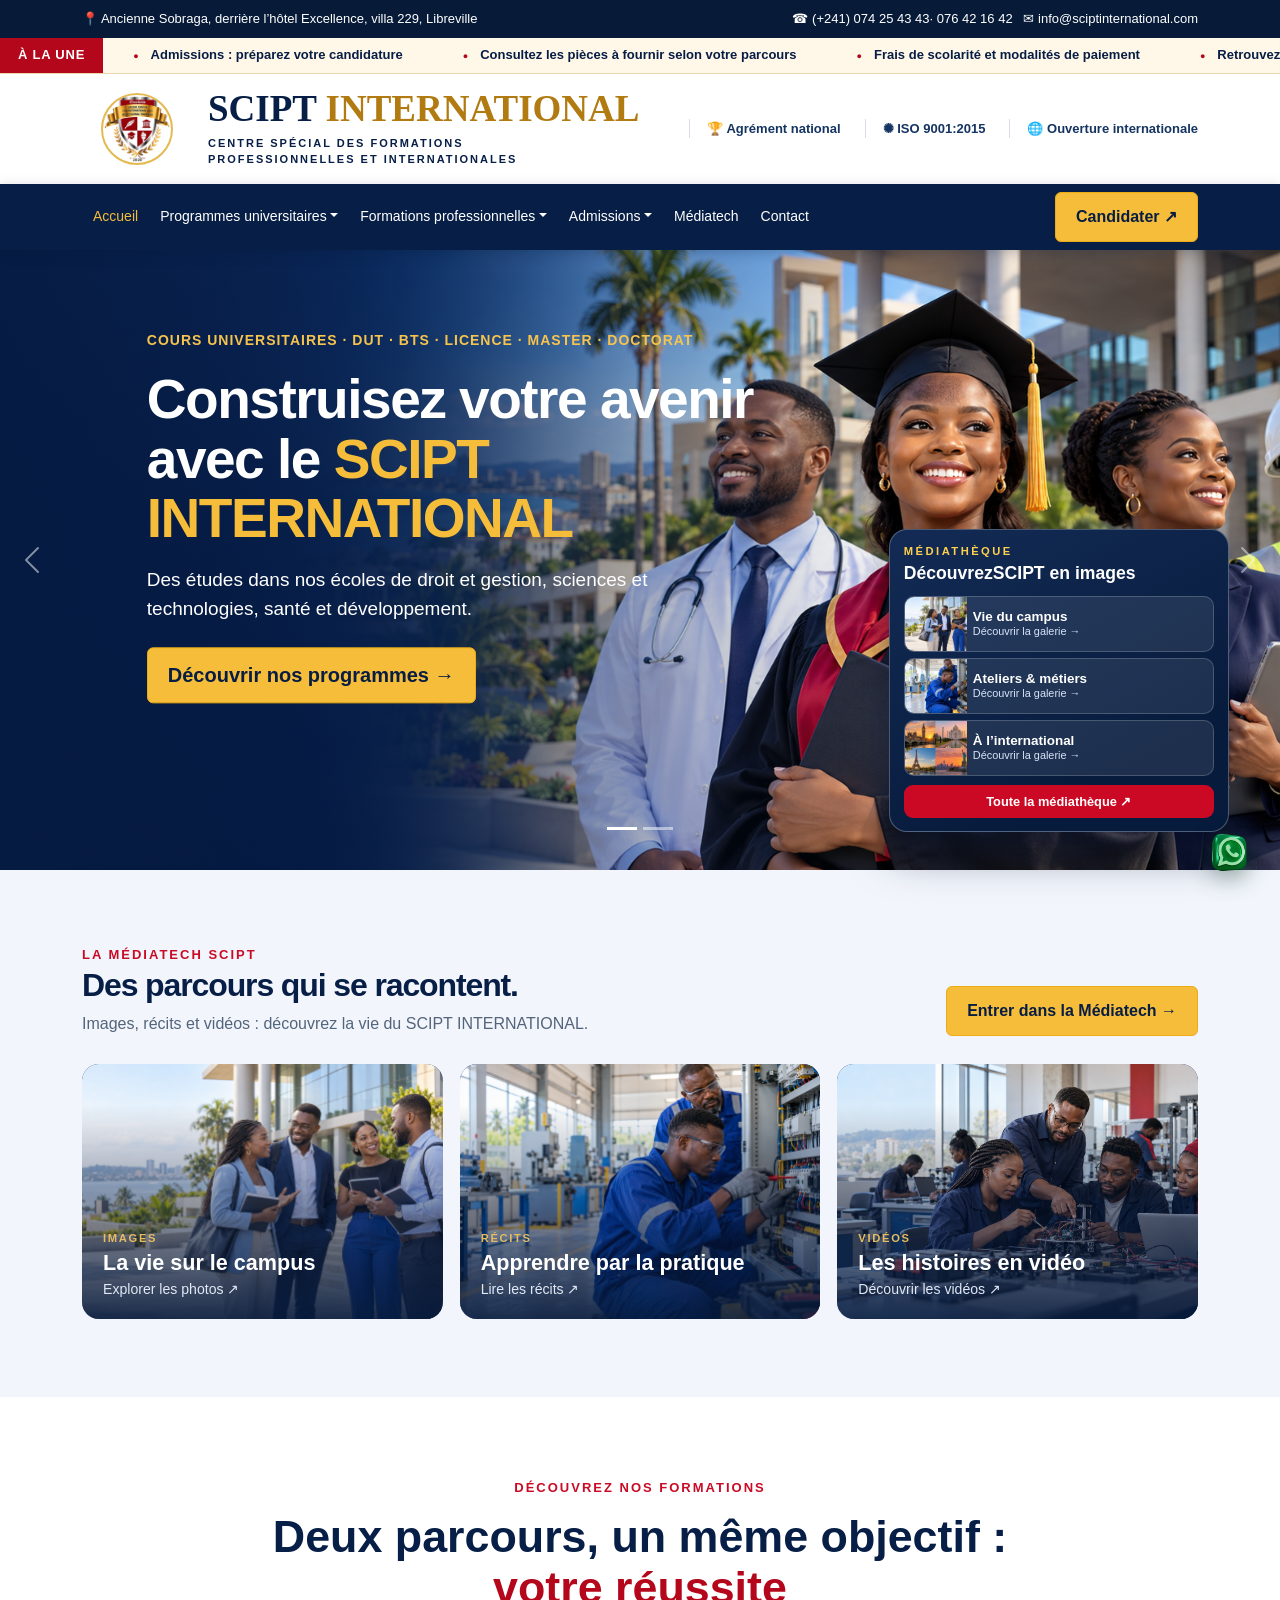
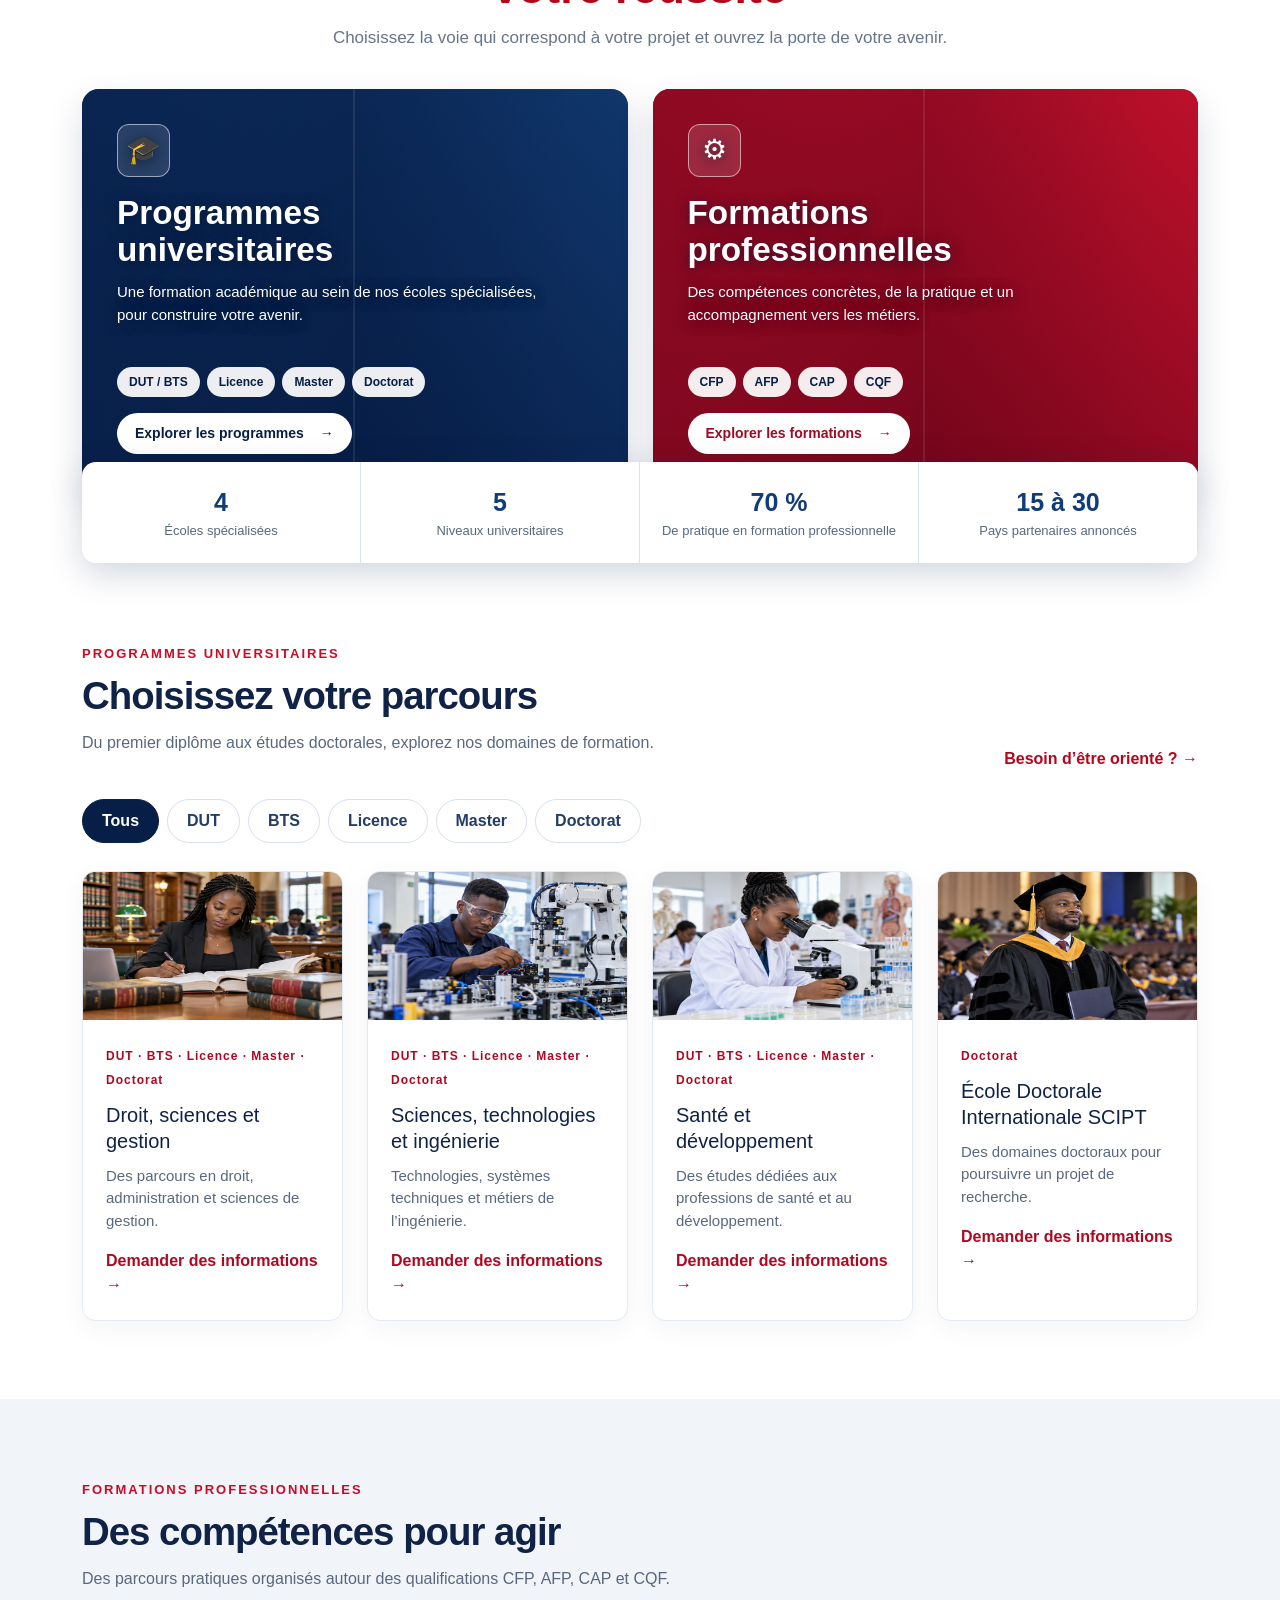
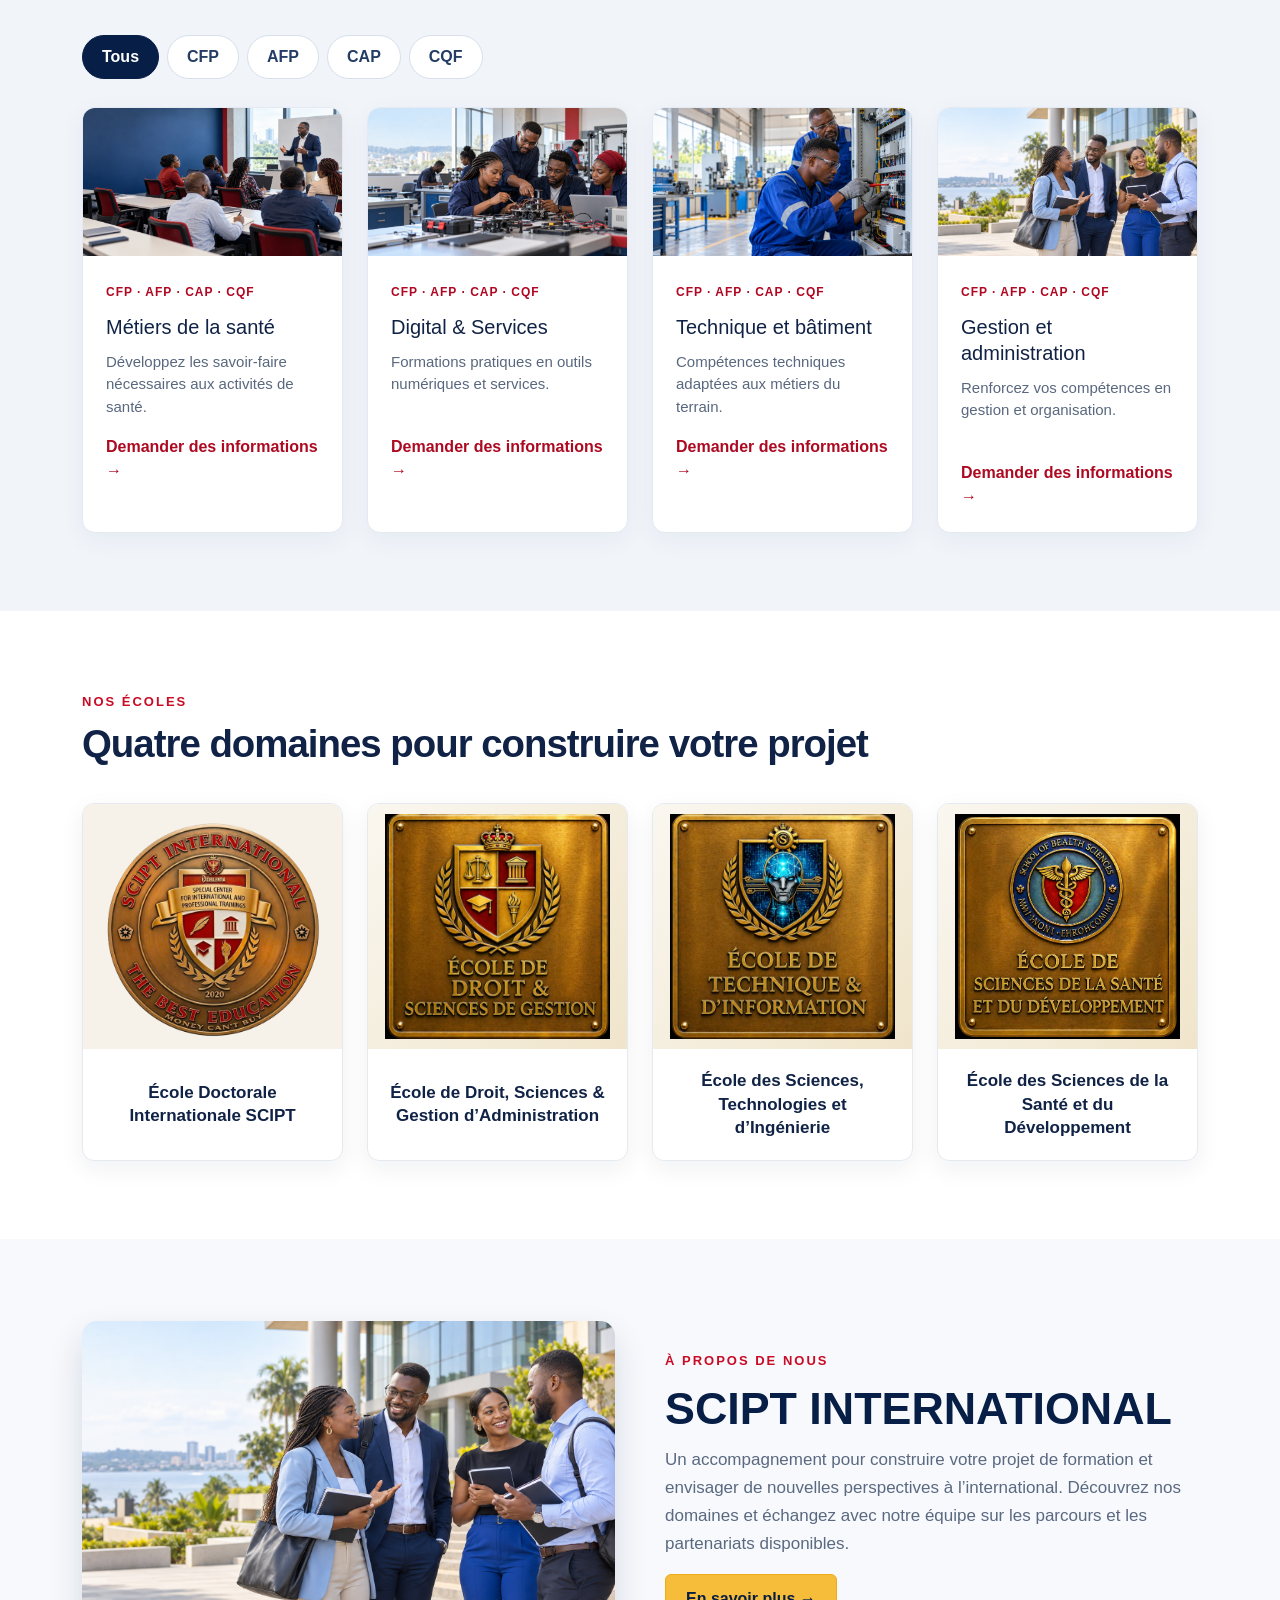
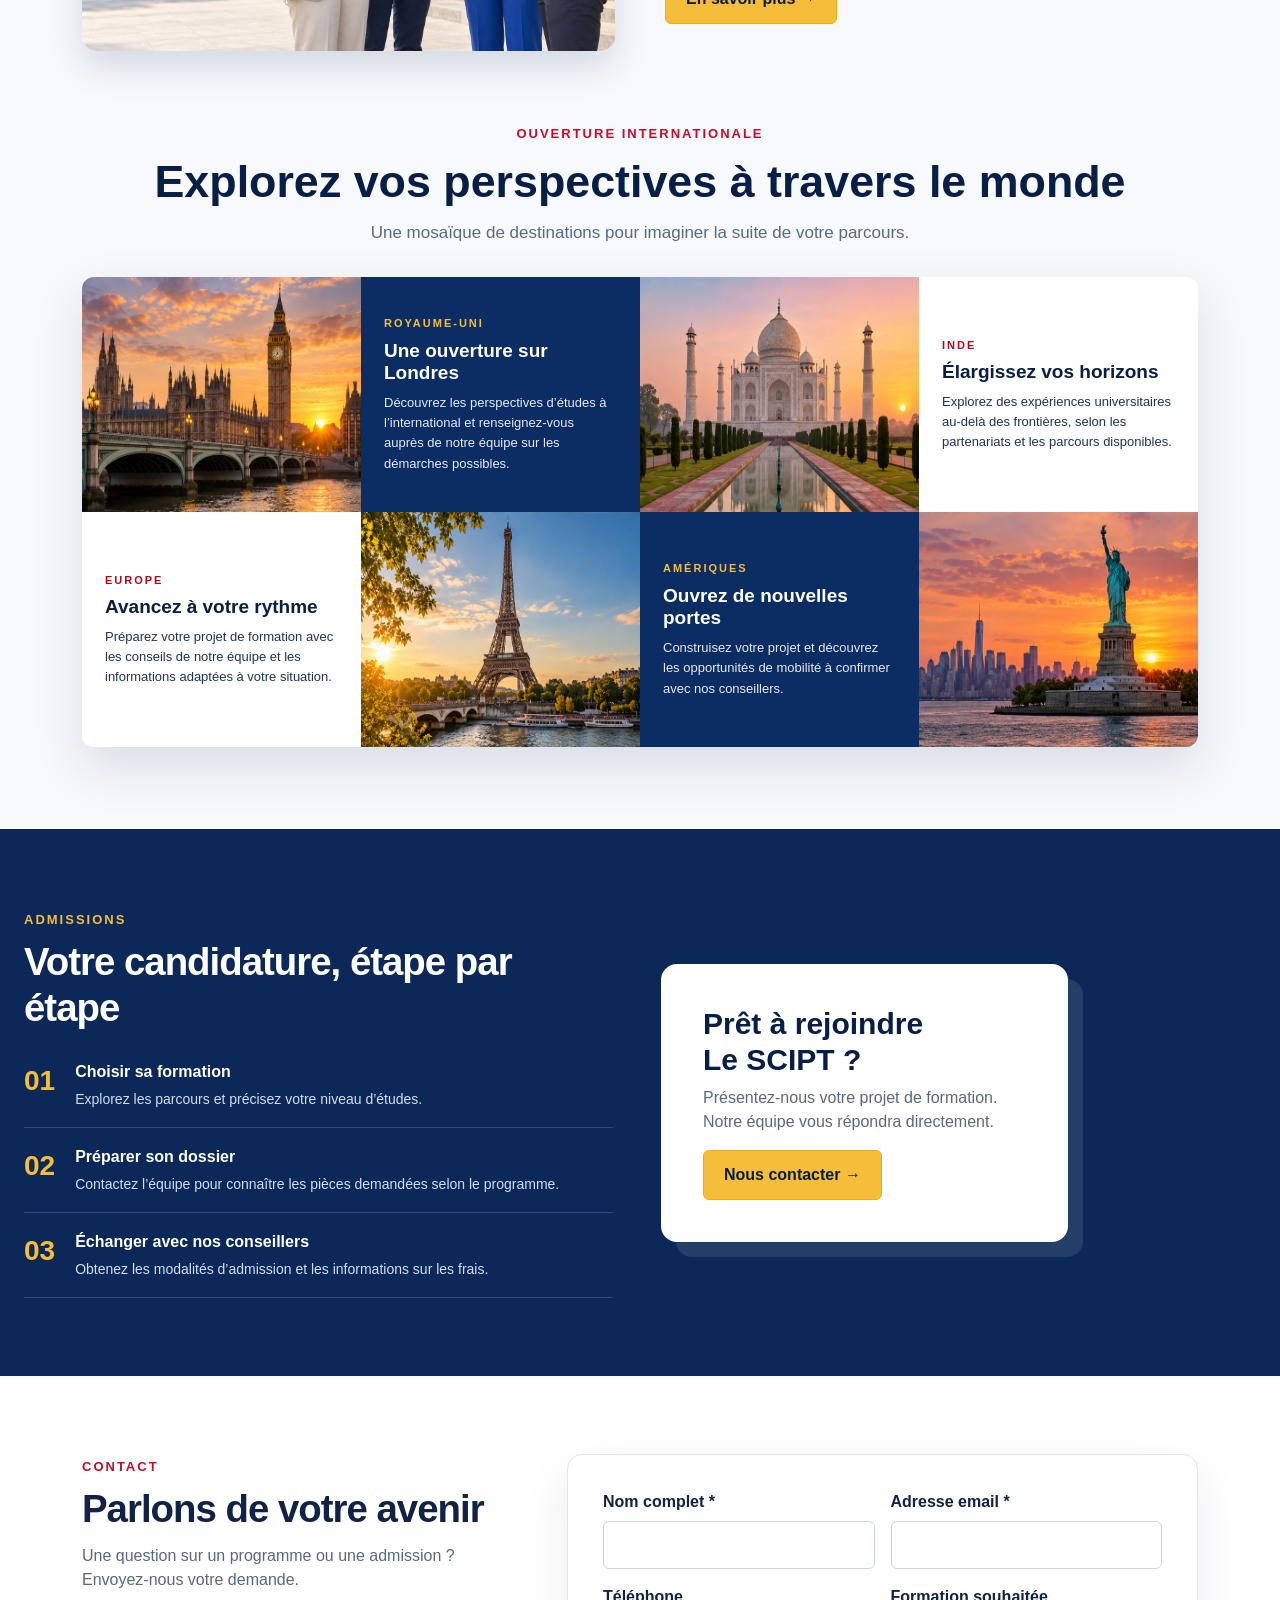
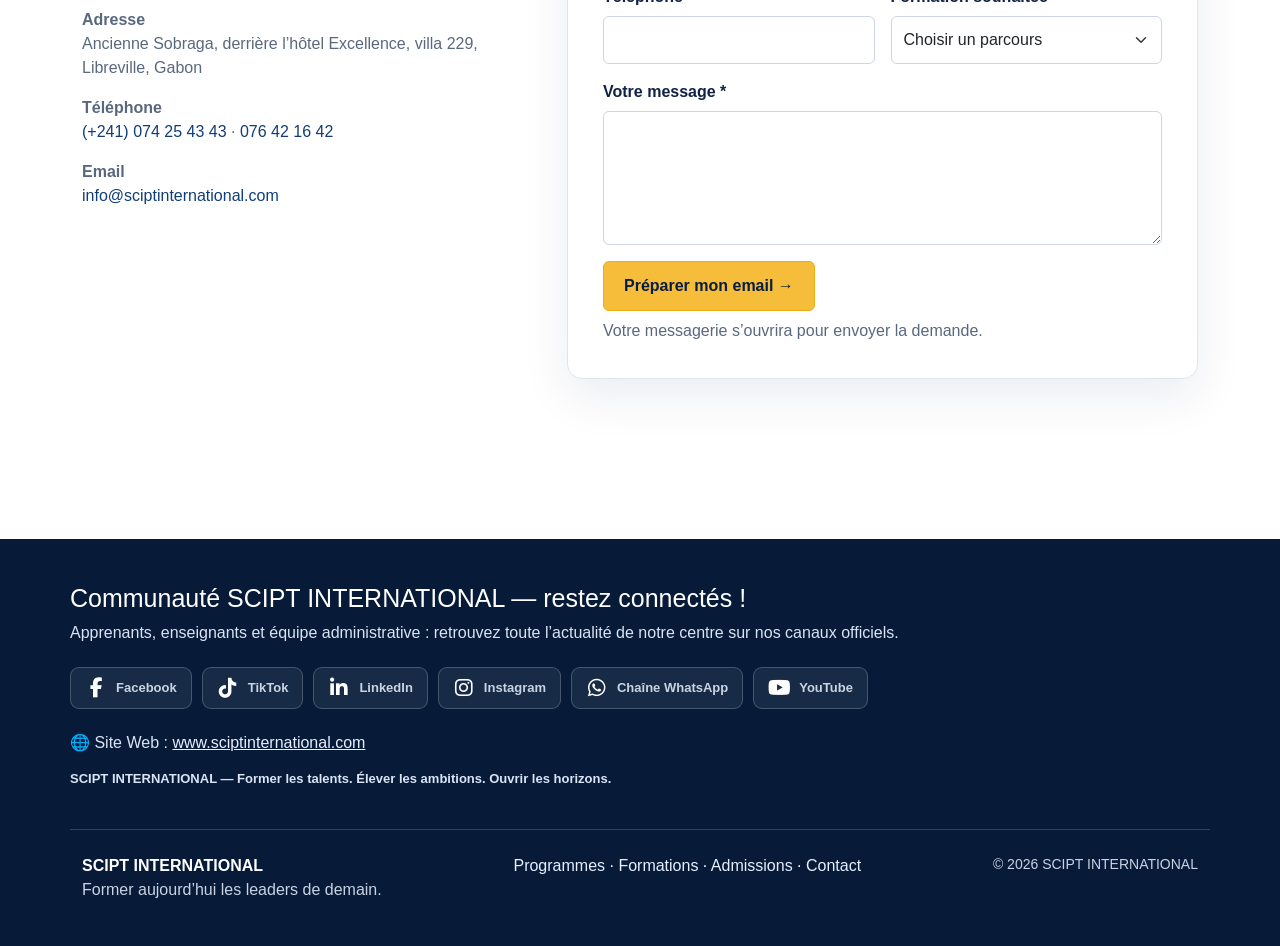
==== commit c682d205: "médiatech opaque" ====
--- a/index.html
+++ b/index.html
@@ -289,7 +289,7 @@
                     </div>
                     <div class="col-lg-5">
                         <div class="admission-card">
-                            <h3>Prêt à rejoindre SCIPT ?</h3>
+                            <h3>Prêt à rejoindre <br>Le SCIPT ?</h3>
                             <p>Présentez-nous votre projet de formation. Notre équipe vous répondra directement.</p><a
                                 href="#contact" class="btn btn-gold">Nous contacter →</a>
                         </div>
@@ -304,8 +304,8 @@
                             <p>Une question sur un programme ou une admission ? Envoyez-nous votre demande.</p>
                             <p><strong>Adresse</strong><br>Ancienne Sobraga, derrière l’hôtel Excellence, villa 229,
                                 Libreville, Gabon</p>
-                            <p><strong>Téléphone</strong><br><a href="tel:+241077831740">(+241) 077 831 740</a> · <a
-                                    href="tel:+241077831715">077 831 715</a></p>
+                            <p><strong>Téléphone</strong><br><a href="tel:+241074254343">(+241) 074 25 43 43</a> · <a
+                                    href="tel:+241077831715">076 42 16 42</a></p>
                             <p><strong>Email</strong><br><a
                                     href="mailto:info@sciptinternational.com">info@sciptinternational.com</a></p>
                         </div>
--- a/assets/style.css
+++ b/assets/style.css
@@ -2364,3 +2364,57 @@
 .scipt-community-site a{text-decoration:underline}
 .scipt-community-signature{font-weight:600;font-size:13px}
 @media(prefers-reduced-motion:reduce){.scipt-social-link{transition:none}.scipt-social-link:hover{transform:none}}
+
+/* Blason fixe et anneau textuel indépendant en rotation continue. */
+.brand .brand-mark{position:relative;display:grid;place-items:center;width:110px;height:110px;flex:0 0 110px;isolation:isolate}
+.brand .brand-mark-center{width:70px;height:70px;overflow:hidden;border-radius:50%;display:block;position:relative;background:#960719;border:2px solid #d7a539;box-shadow:0 2px 9px #071b3940}
+.brand .brand-mark-center img{position:absolute;width:190%;height:190%;max-width:none;left:50%;top:53%;transform:translate(-50%,-50%);object-fit:cover;object-position:center;border:0;border-radius:0}
+.brand .brand-mark-ring{position:absolute;inset:0;width:100%;height:100%;overflow:visible;animation:sciptTextOrbit 14s linear infinite;filter:drop-shadow(0 1px 3px #9d6e385c)}
+.brand-ring-edge{fill:#a80b20;stroke:#deb34f;stroke-width:2}
+.brand-ring-inner{fill:none;stroke:#f2c65d;stroke-width:2}
+.brand-mark-ring text{fill:#fff;font:700 11px Arial,Helvetica,sans-serif;letter-spacing:1.1px}
+@keyframes sciptTextOrbit{to{transform:rotate(360deg)}}
+@media(max-width:650px){.brand .brand-mark{width:80px;height:80px;flex-basis:80px}.brand .brand-mark-center{width:50px;height:50px}.brand-mark-ring text{font-size:11px}}
+@media(prefers-reduced-motion:reduce){.brand .brand-mark-ring{animation:none}}
+.brand .brand-mark::before,.brand .brand-mark::after{display:none}
+
+/* Le widget Médiathèque occupe la zone inférieure droite du slide. */
+@media(min-width:1200px){
+  .homepage-hero .slide-mediatech{
+    top:auto;bottom:7%;right:3.5%;left:auto;transform:none;
+    width:min(850px,48vw);padding:14px 18px 15px;
+  }
+  .homepage-hero .slide-mediatech-kicker{margin:0 0 5px;font-size:.7rem}
+  .homepage-hero .slide-mediatech h2{margin:0 0 12px;font-size:1.1rem}
+  .homepage-hero .slide-mediatech h2 br{display:none}
+  .homepage-hero .slide-mediatech-links{grid-template-columns:repeat(3,minmax(0,1fr));gap:9px}
+  .homepage-hero .slide-mediatech-links a{min-width:0;min-height:68px}
+  .homepage-hero .slide-mediatech-links img{width:65px;height:68px;flex-basis:65px}
+  .homepage-hero .slide-mediatech-links span{min-width:0;padding:5px 6px}
+  .homepage-hero .slide-mediatech-links strong{font-size:.77rem}
+  .homepage-hero .slide-mediatech-links small{font-size:.62rem}
+  .homepage-hero .slide-mediatech-all{margin-top:9px;padding:7px;font-size:.8rem}
+  .homepage-hero .carousel-indicators{bottom:14px}
+}
+@media(min-width:768px) and (max-width:1199px){
+  .homepage-hero .slide-mediatech{top:auto;bottom:5%;right:4%;left:auto;transform:none;width:min(430px,42vw);padding:12px}
+  .homepage-hero .slide-mediatech h2{margin-bottom:8px;font-size:1rem}
+  .homepage-hero .slide-mediatech h2 br{display:none}
+  .homepage-hero .slide-mediatech-links{grid-template-columns:repeat(2,minmax(0,1fr));gap:6px}
+  .homepage-hero .slide-mediatech-links a{min-height:55px}
+  .homepage-hero .slide-mediatech-links img{width:49px;height:55px;flex-basis:49px}
+  .homepage-hero .slide-mediatech-links strong{font-size:.7rem}
+  .homepage-hero .slide-mediatech-links small{font-size:.6rem}
+  .homepage-hero .slide-mediatech-all{margin-top:7px;padding:7px}
+  .homepage-hero .carousel-indicators{bottom:10px}
+}
+
+/* Widget Médiathèque plus étroit sur grand écran. */
+@media(min-width:1200px){
+  .homepage-hero .slide-mediatech{width:340px;max-width:calc(100vw - 40px);right:4%;bottom:6%;padding:13px 14px}
+  .homepage-hero .slide-mediatech-links{grid-template-columns:1fr;gap:6px}
+  .homepage-hero .slide-mediatech-links a{min-height:54px}
+  .homepage-hero .slide-mediatech-links img{width:62px;height:54px;flex-basis:62px}
+  .homepage-hero .slide-mediatech-links strong{font-size:.84rem}
+  .homepage-hero .slide-mediatech-links small{font-size:.68rem}
+}
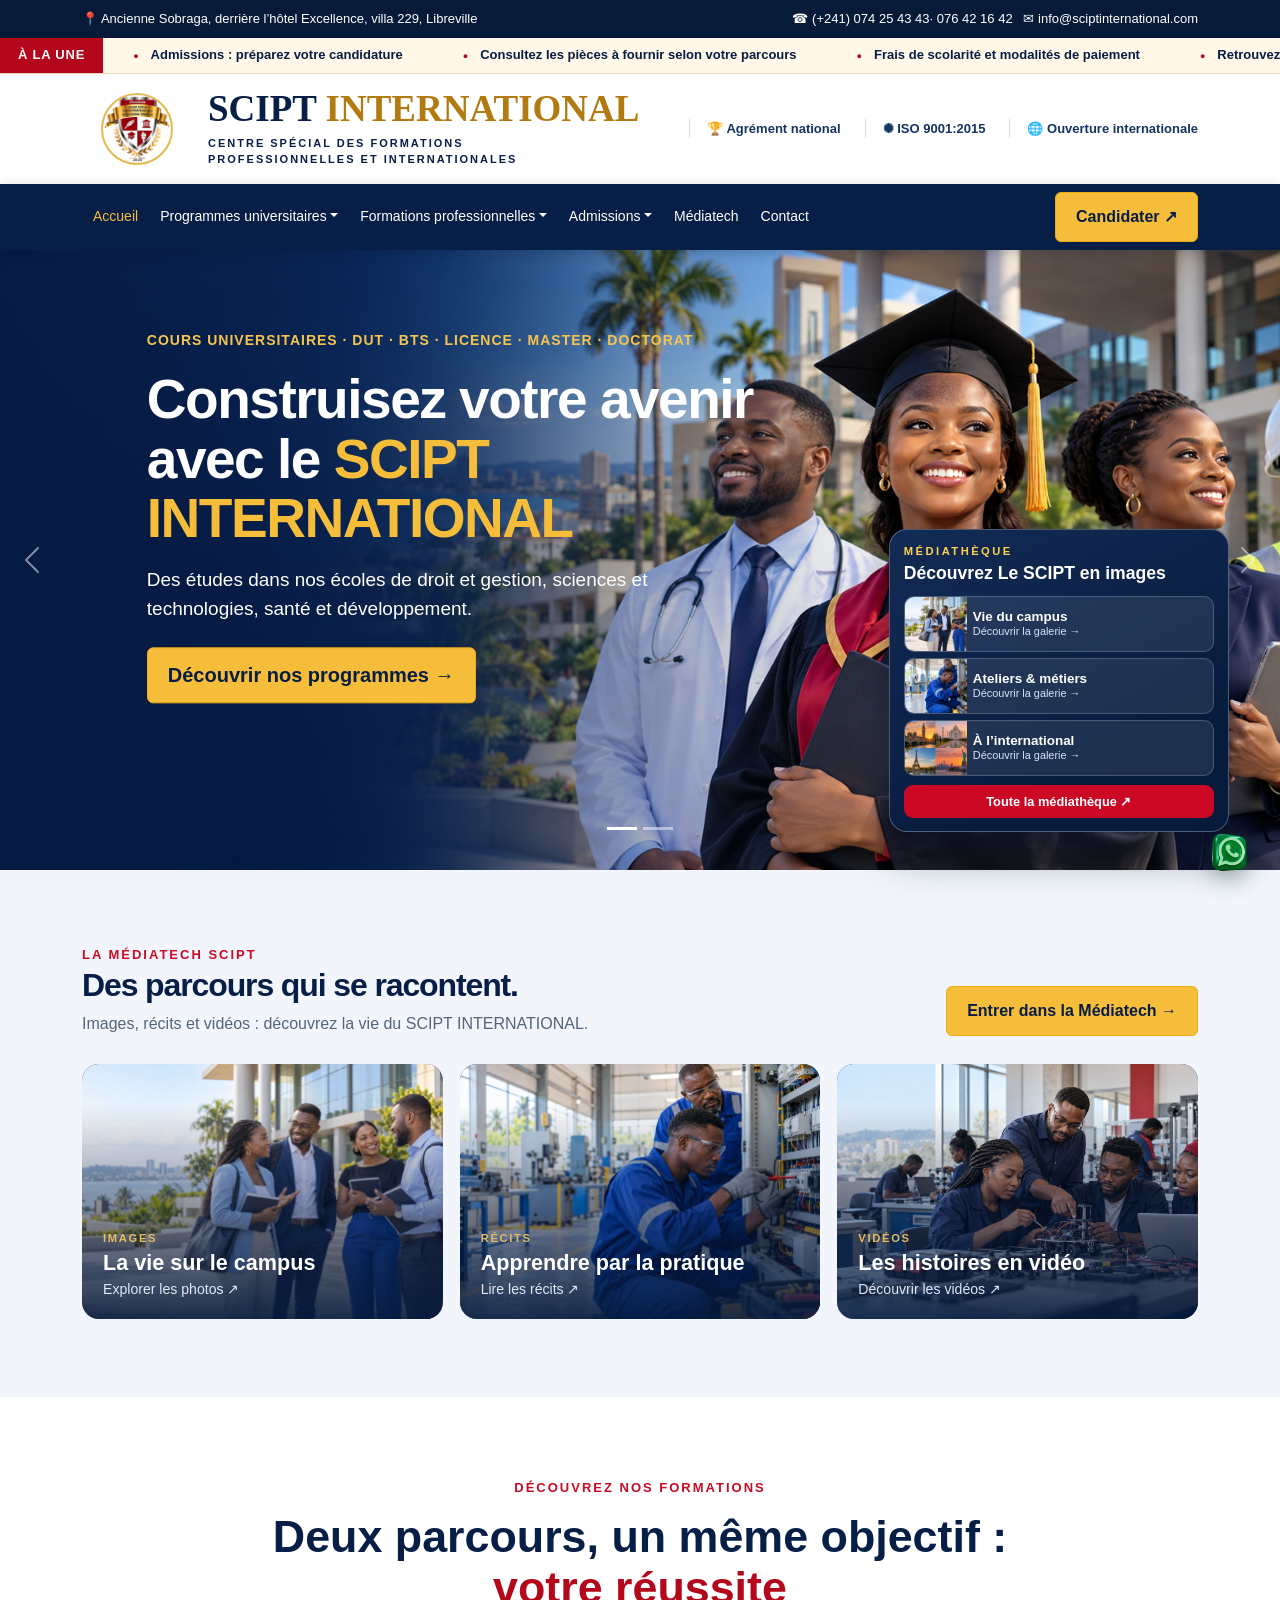
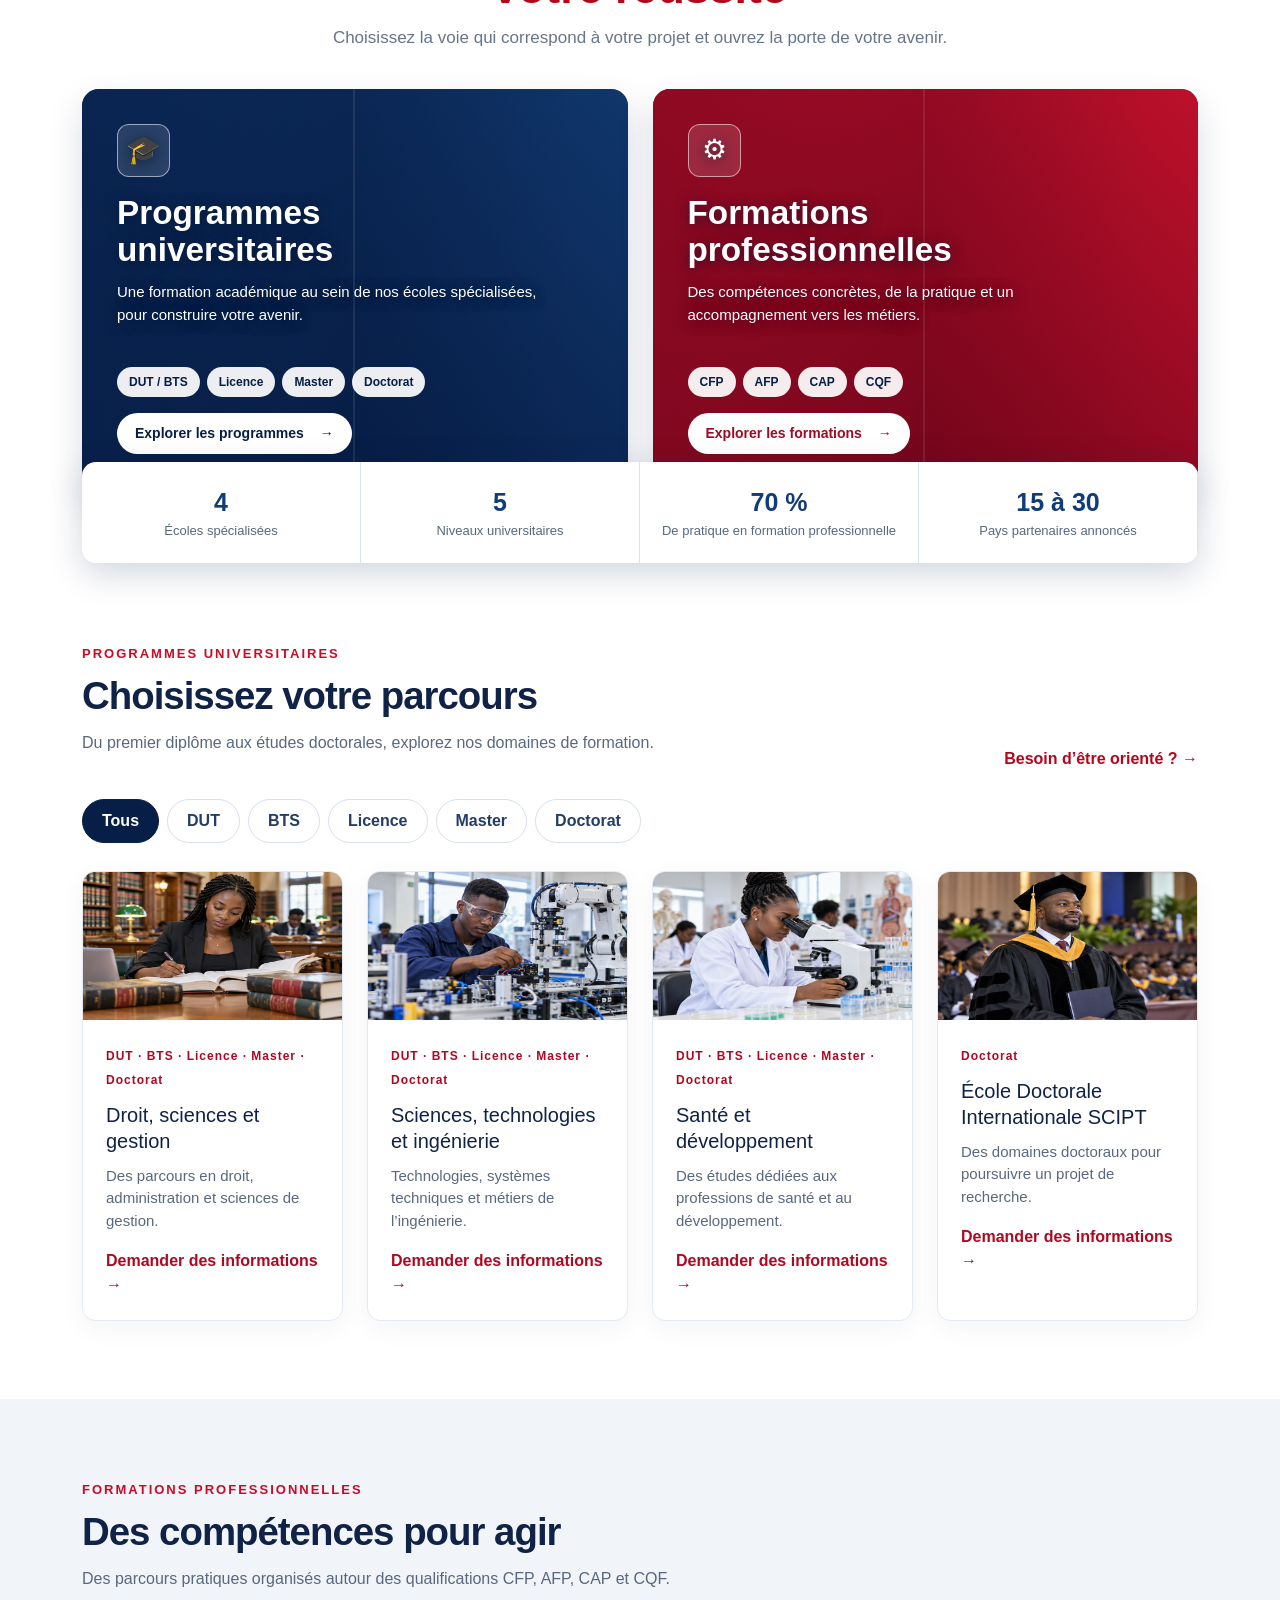
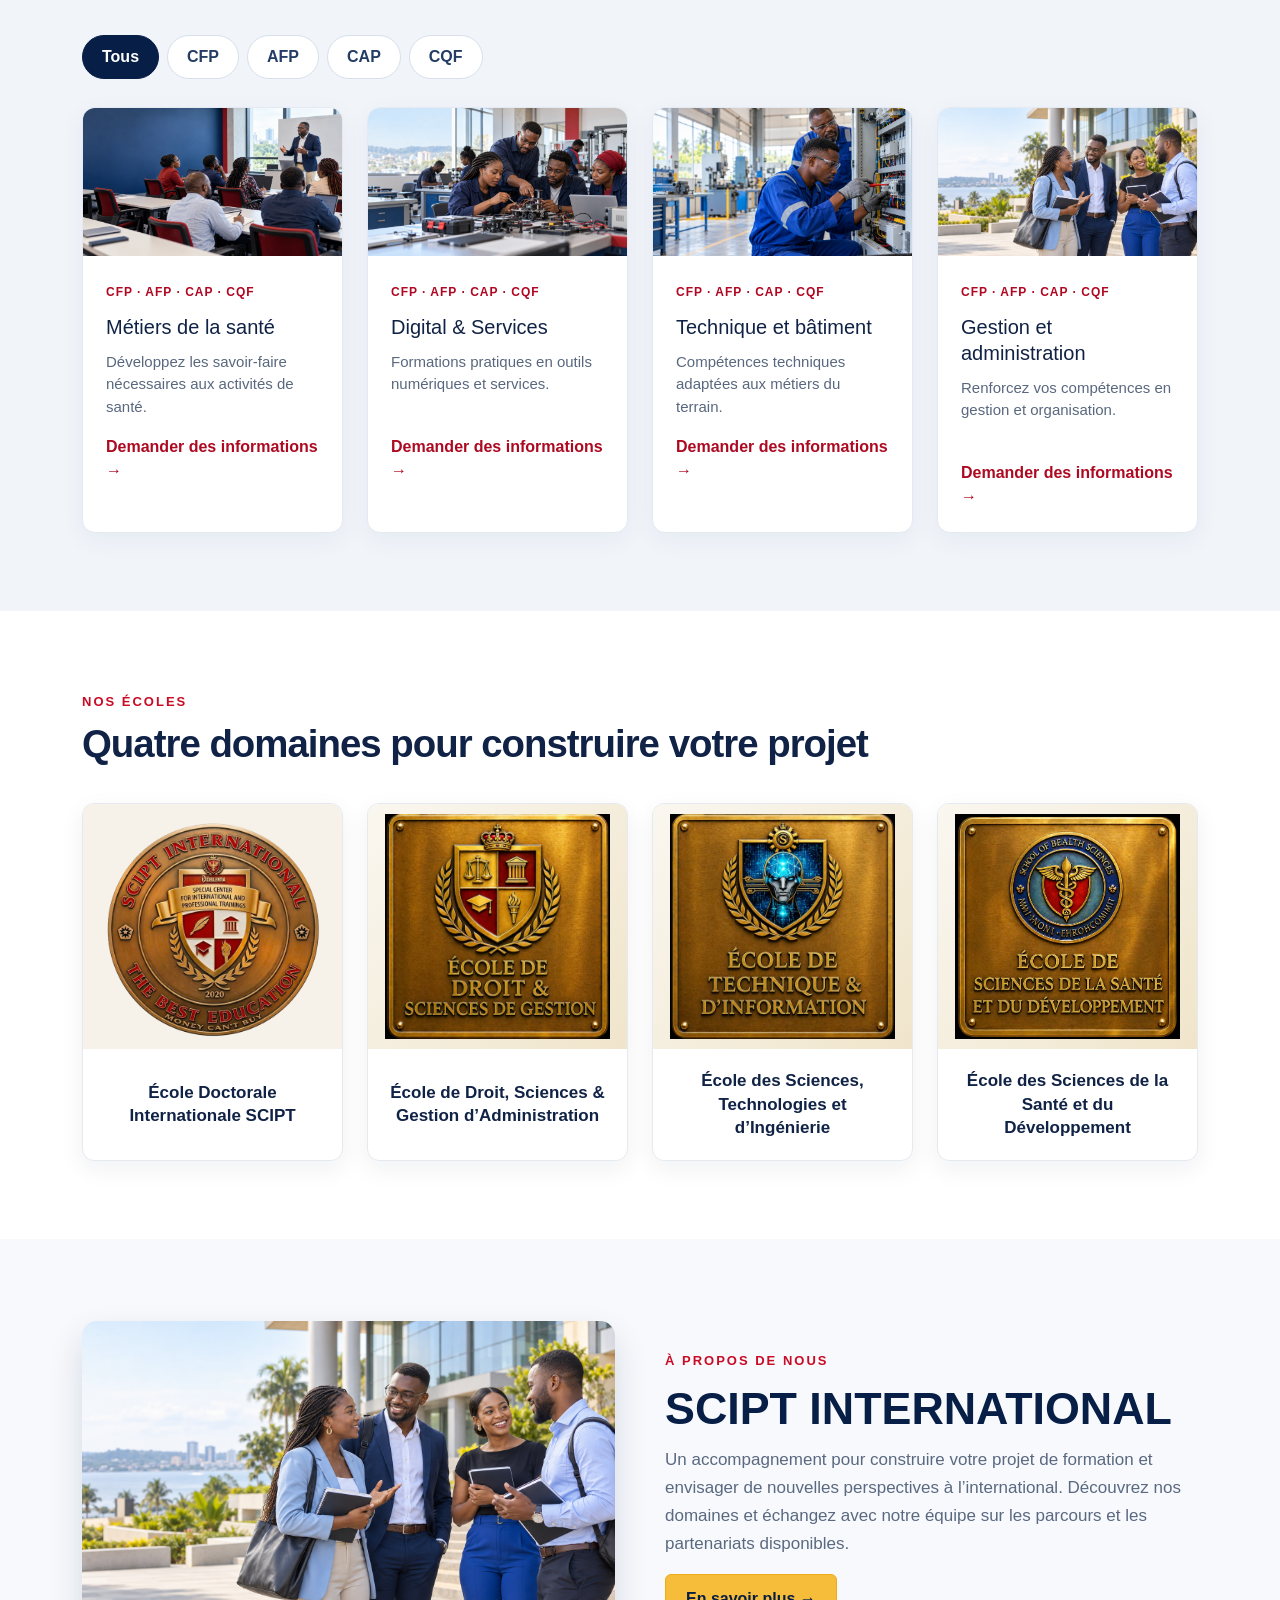
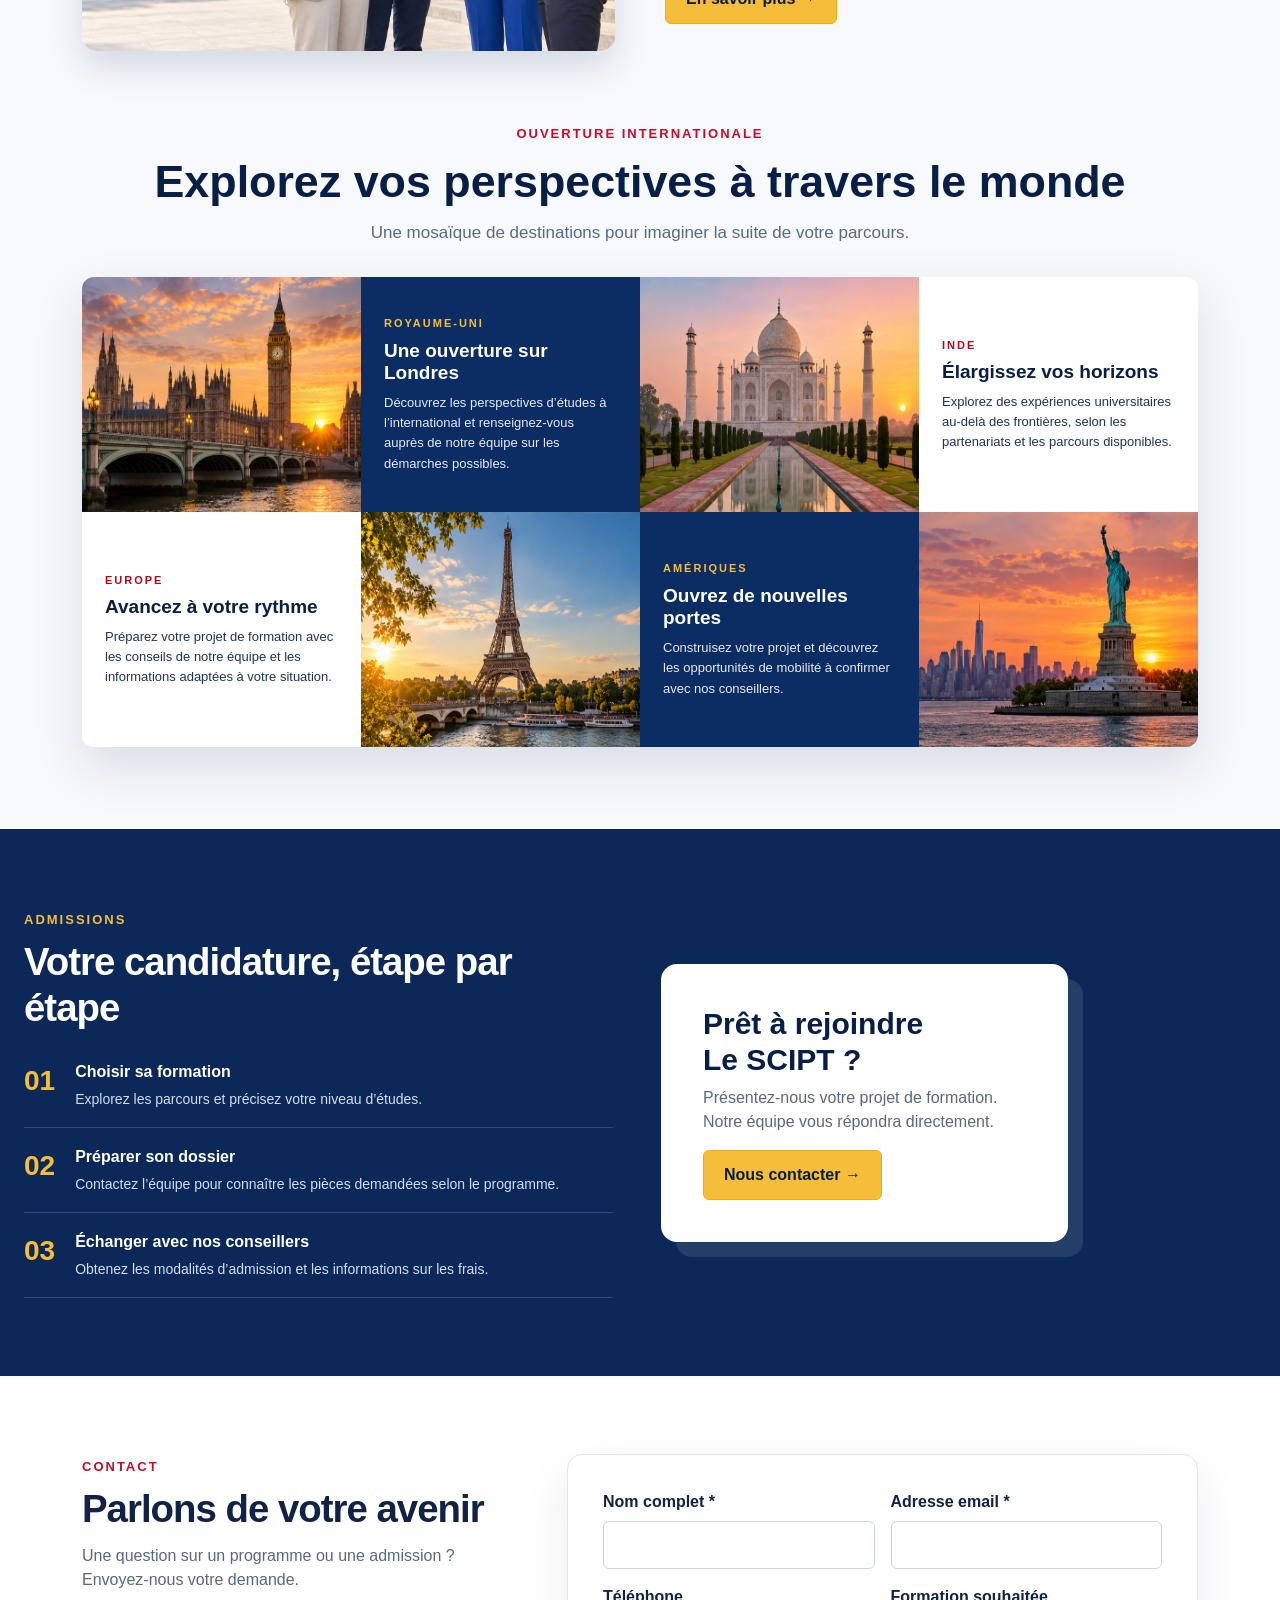
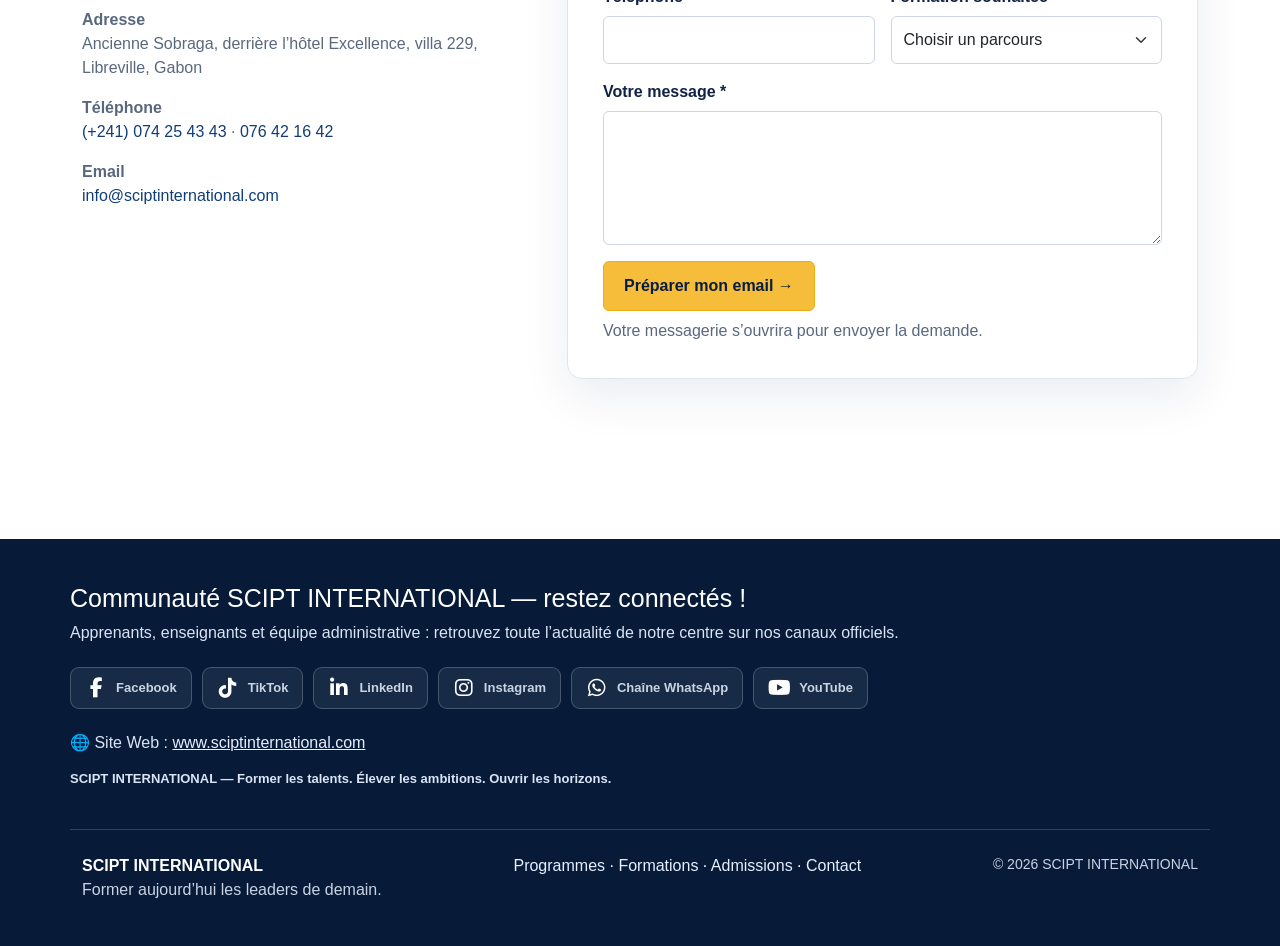
==== commit 859cc7a3: "Update heading text for SCIPT section" ====
--- a/index.html
+++ b/index.html
@@ -102,7 +102,7 @@
                 </div>
                 <aside class="slide-mediatech" aria-label="Découvrir la Médiatech">
                     <span class="slide-mediatech-kicker">MÉDIATHÈQUE</span>
-                    <h2>Découvrez<br>SCIPT en images</h2>
+                    <h2>Découvrez<br> Le SCIPT en images</h2>
                     <div class="slide-mediatech-links">
                         <a href="medias.html?filtre=campus#galerie"><img src="assets/etudiants-parcours.png" alt="" loading="lazy"><span><strong>Vie du campus</strong><small>Découvrir la galerie →</small></span></a>
                         <a href="medias.html?filtre=atelier#galerie"><img src="assets/atelier-parcours.png" alt="" loading="lazy"><span><strong>Ateliers &amp; métiers</strong><small>Découvrir la galerie →</small></span></a>
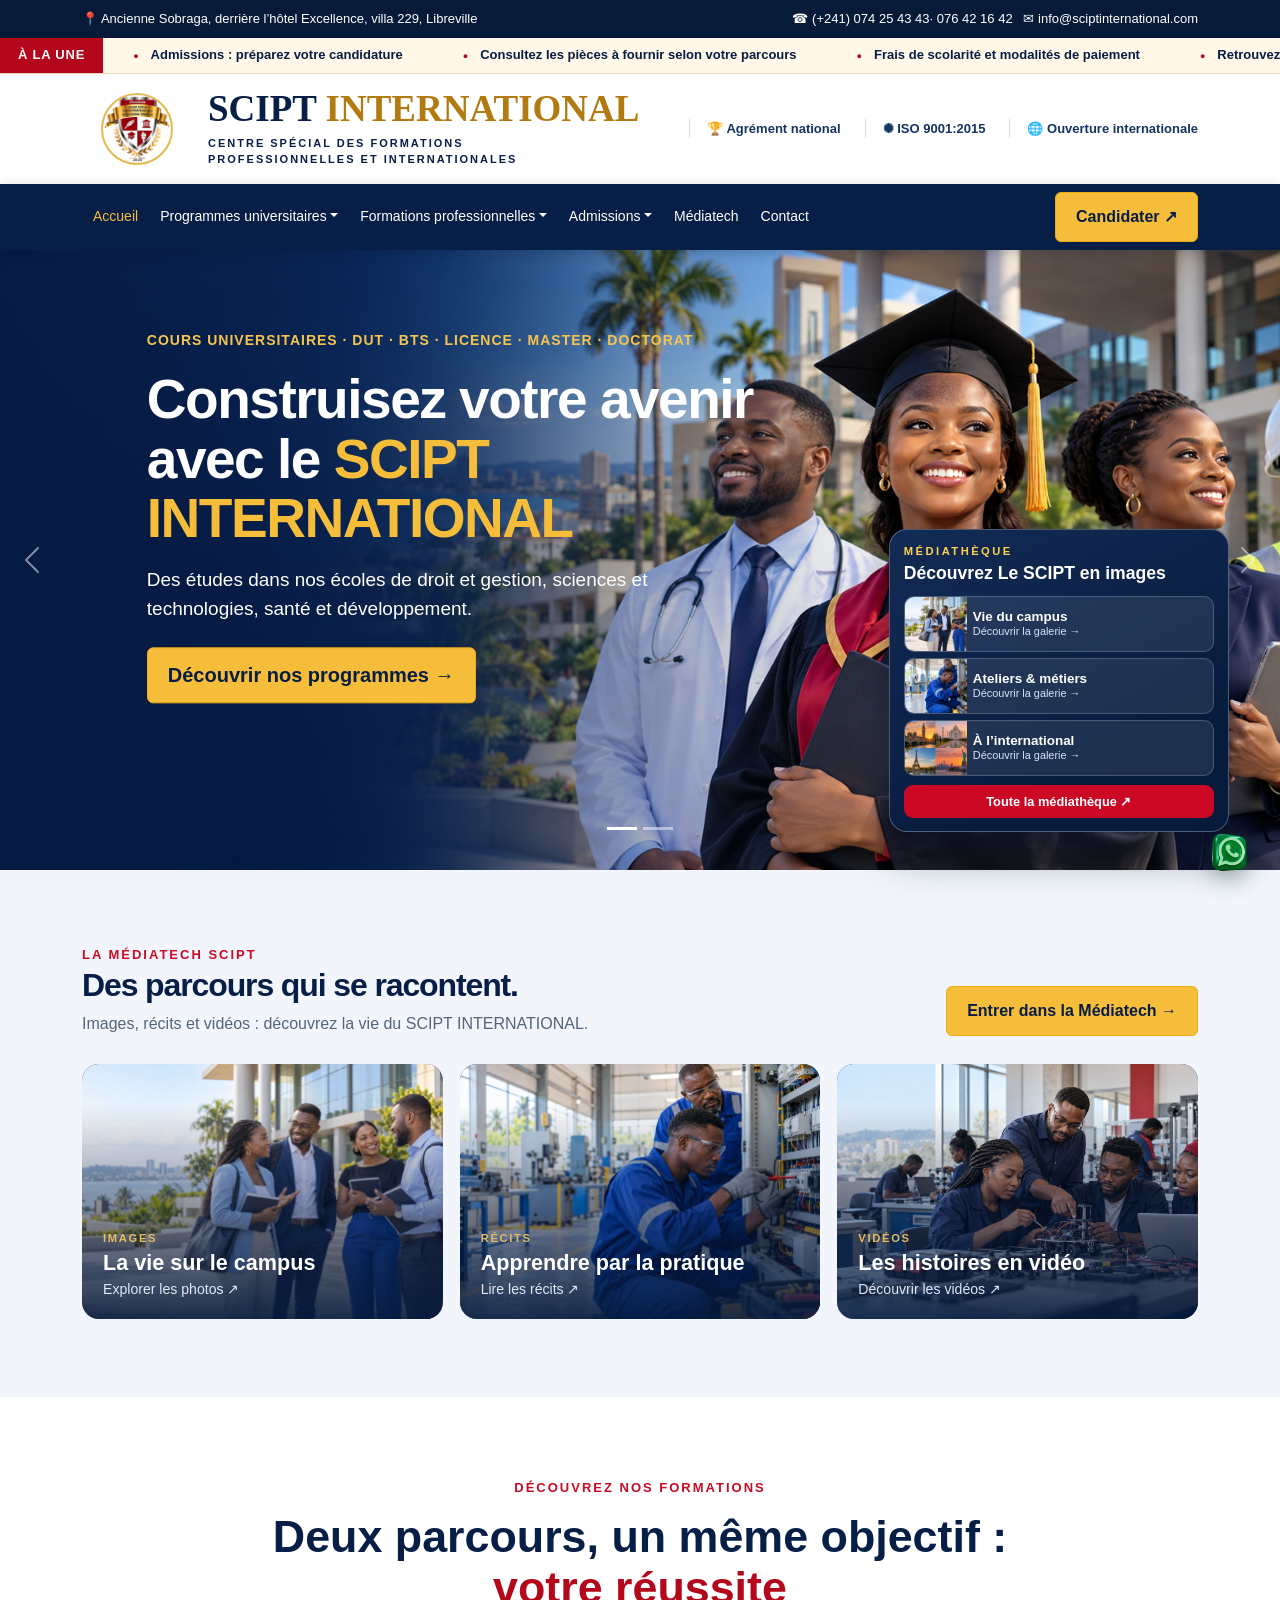
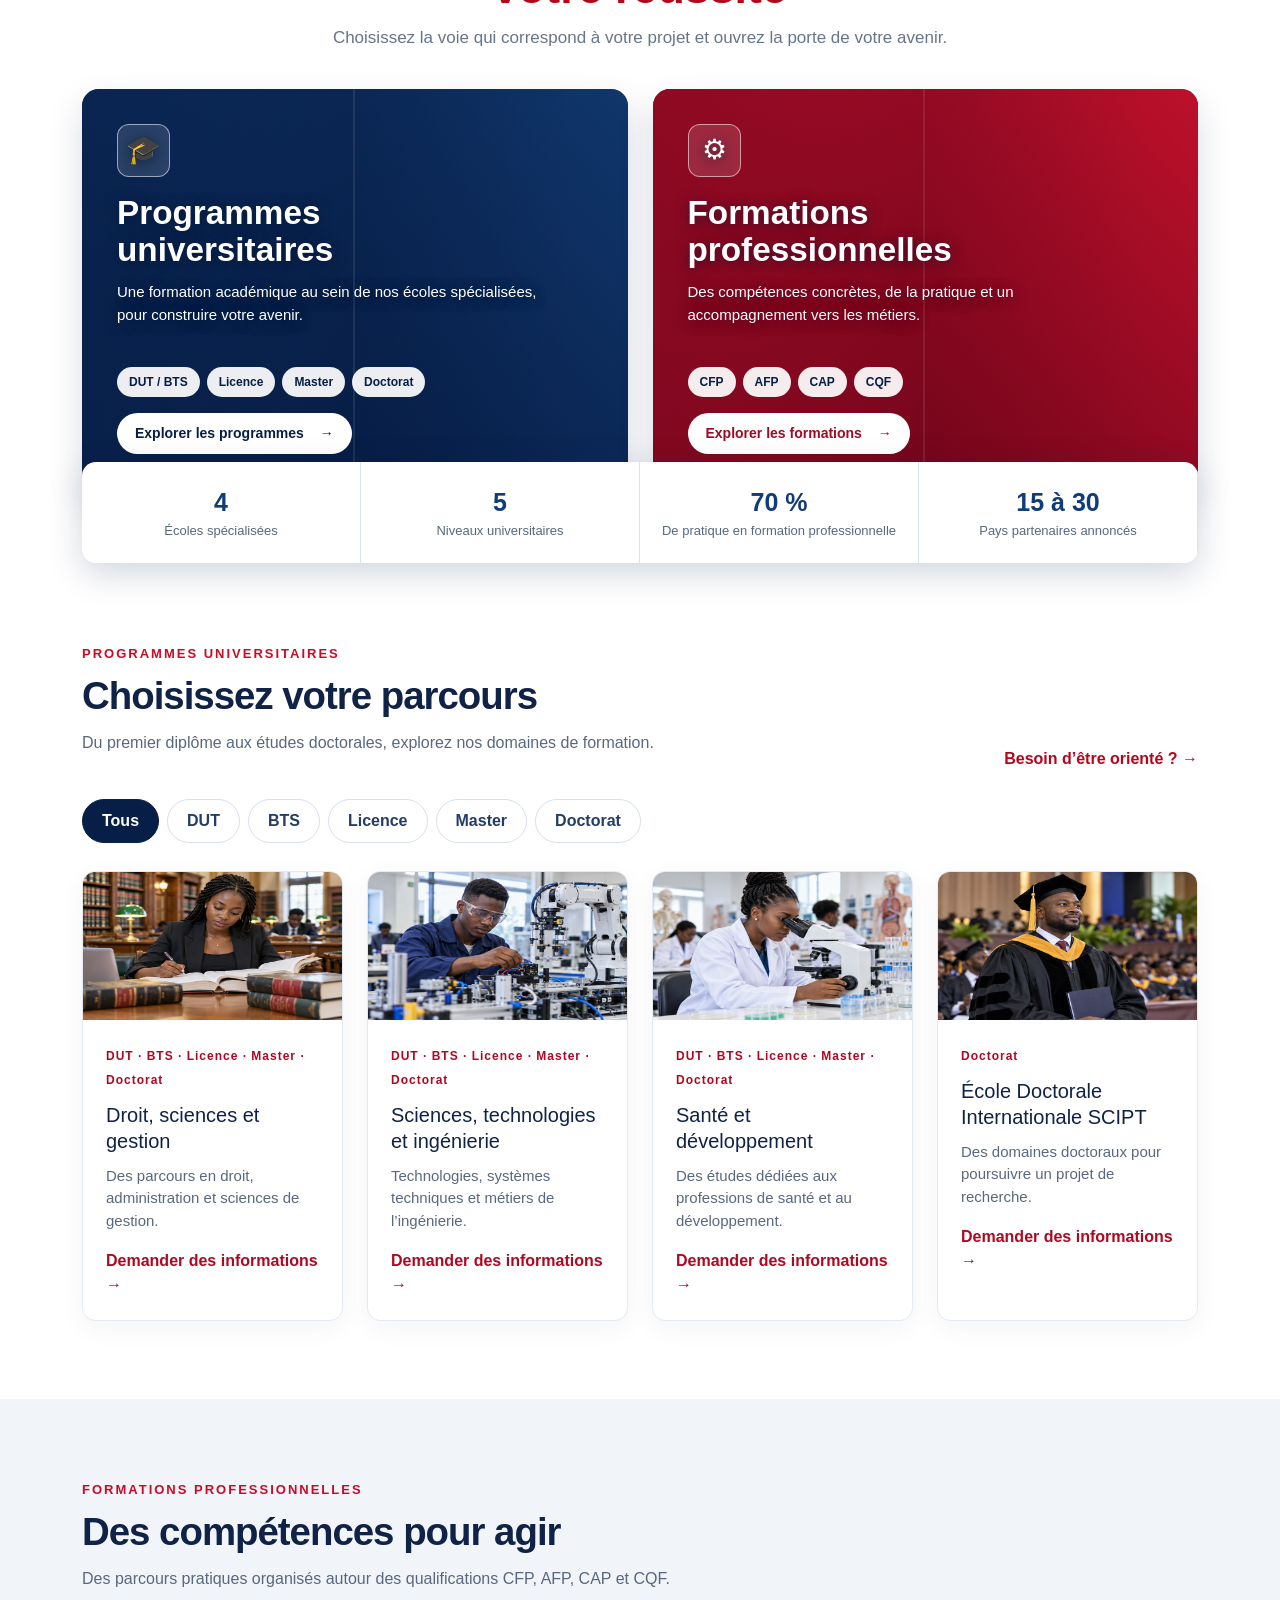
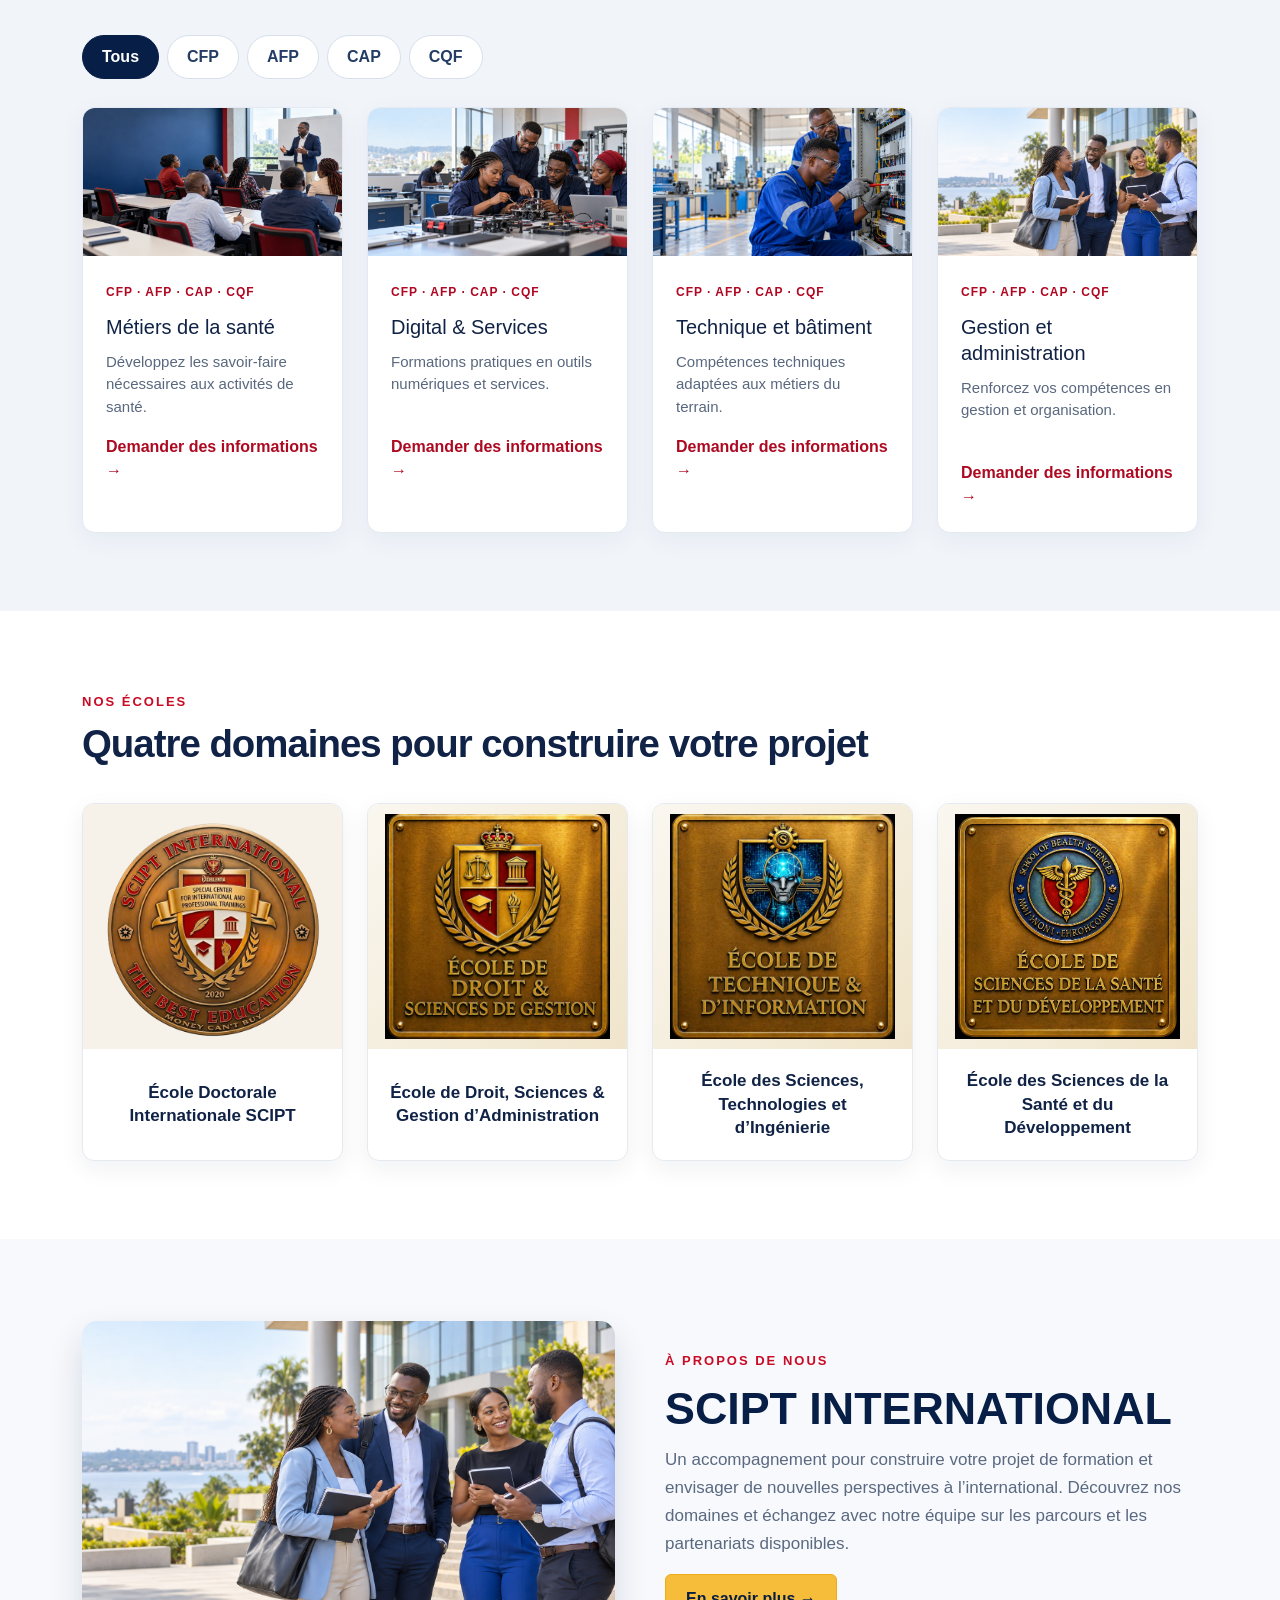
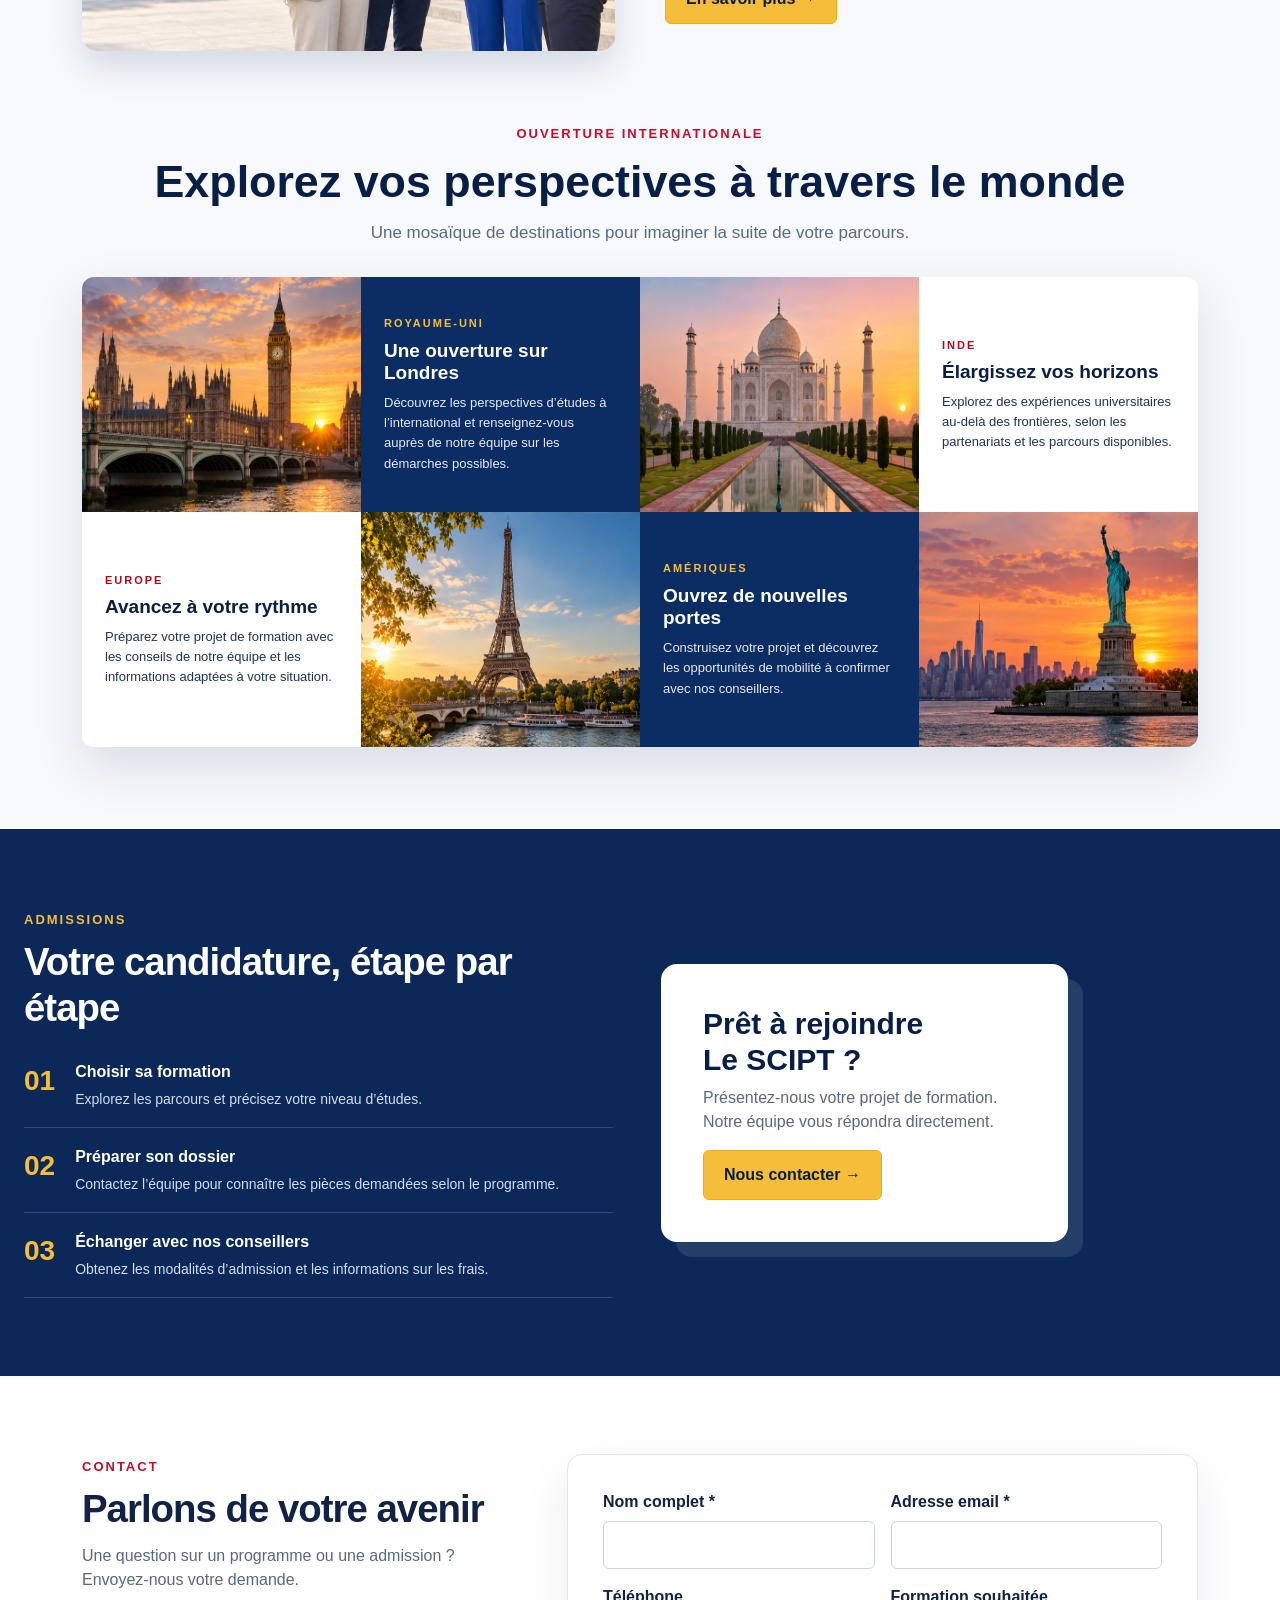
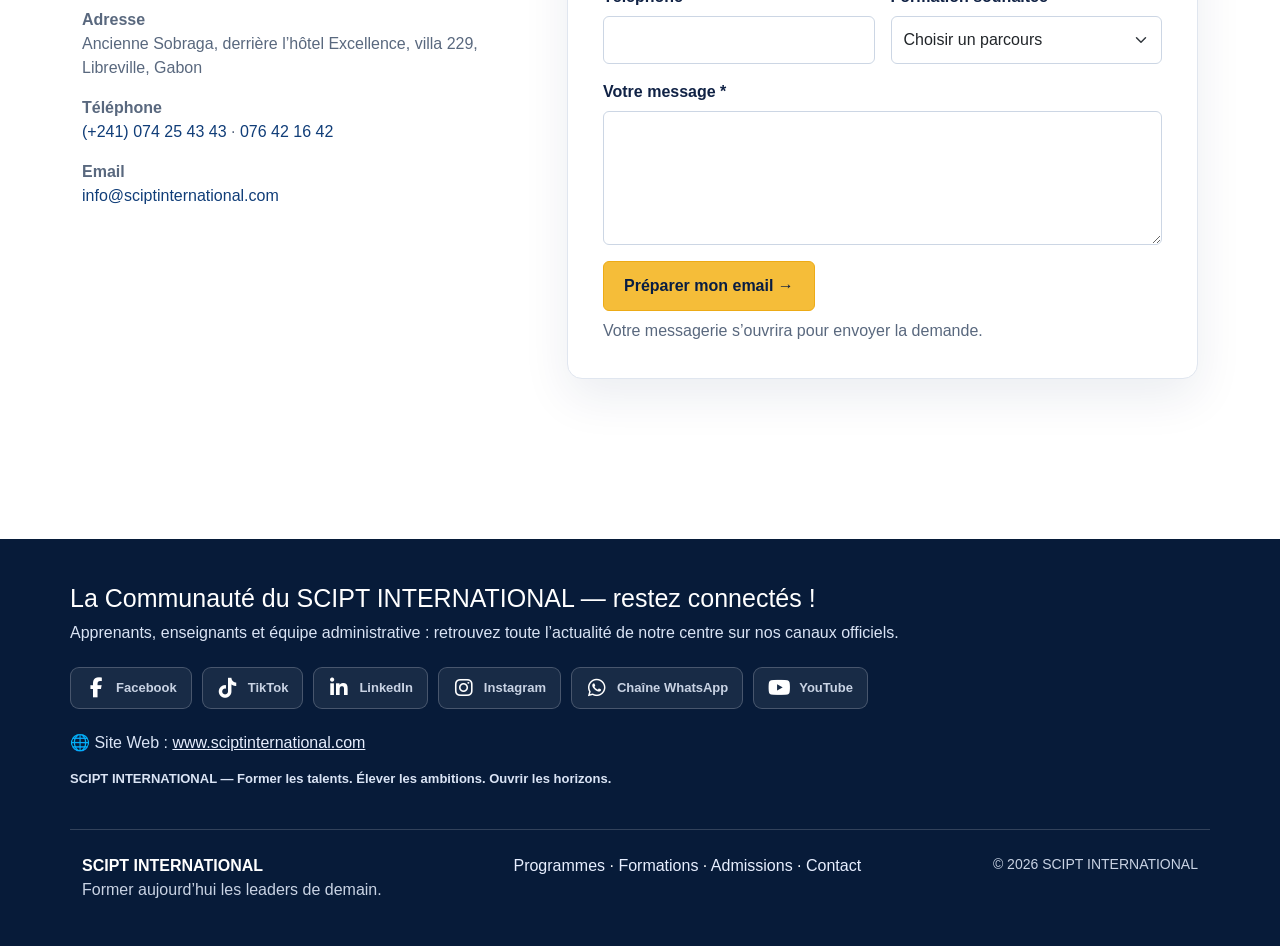
==== commit a6adb3ff: "Update community section in index.html" ====
--- a/index.html
+++ b/index.html
@@ -342,7 +342,7 @@
             </section>
     </main>
     <footer>
-        <div class="scipt-community container"><div class="scipt-community-intro"><h2>Communauté SCIPT INTERNATIONAL — restez connectés !</h2><p>Apprenants, enseignants et équipe administrative : retrouvez toute l’actualité de notre centre sur nos canaux officiels.</p></div><nav class="scipt-social-links" aria-label="Réseaux sociaux officiels"><a class="scipt-social-link" href="https://www.facebook.com/share/1EuJG1NpV4/?mibextid=wwXIfr" target="_blank" rel="noopener noreferrer" aria-label="SCIPT INTERNATIONAL sur Facebook"><i class="fa-brands fa-facebook-f" aria-hidden="true"></i><span>Facebook</span></a><a class="scipt-social-link" href="https://www.tiktok.com/@scipt.internation" target="_blank" rel="noopener noreferrer" aria-label="SCIPT INTERNATIONAL sur TikTok"><i class="fa-brands fa-tiktok" aria-hidden="true"></i><span>TikTok</span></a><a class="scipt-social-link" href="https://www.linkedin.com/company/sciptinternational/" target="_blank" rel="noopener noreferrer" aria-label="SCIPT INTERNATIONAL sur LinkedIn"><i class="fa-brands fa-linkedin-in" aria-hidden="true"></i><span>LinkedIn</span></a><a class="scipt-social-link" href="https://www.instagram.com/sciptinternational/" target="_blank" rel="noopener noreferrer" aria-label="SCIPT INTERNATIONAL sur Instagram"><i class="fa-brands fa-instagram" aria-hidden="true"></i><span>Instagram</span></a><a class="scipt-social-link" href="https://whatsapp.com/channel/0029VbDUFcN8V0tgVDjPsR2t" target="_blank" rel="noopener noreferrer" aria-label="SCIPT INTERNATIONAL sur Chaîne WhatsApp"><i class="fa-brands fa-whatsapp" aria-hidden="true"></i><span>Chaîne WhatsApp</span></a><a class="scipt-social-link" href="https://youtube.com/@sciptinternational?si=EKJrWPLI2fUAcVdP" target="_blank" rel="noopener noreferrer" aria-label="SCIPT INTERNATIONAL sur YouTube"><i class="fa-brands fa-youtube" aria-hidden="true"></i><span>YouTube</span></a></nav><p class="scipt-community-site">🌐 Site Web : <a href="https://www.sciptinternational.com/" target="_blank" rel="noopener noreferrer">www.sciptinternational.com</a></p><p class="scipt-community-signature">SCIPT INTERNATIONAL — Former les talents. Élever les ambitions. Ouvrir les horizons.</p></div>
+        <div class="scipt-community container"><div class="scipt-community-intro"><h2>La Communauté du SCIPT INTERNATIONAL — restez connectés !</h2><p>Apprenants, enseignants et équipe administrative : retrouvez toute l’actualité de notre centre sur nos canaux officiels.</p></div><nav class="scipt-social-links" aria-label="Réseaux sociaux officiels"><a class="scipt-social-link" href="https://www.facebook.com/share/1EuJG1NpV4/?mibextid=wwXIfr" target="_blank" rel="noopener noreferrer" aria-label="SCIPT INTERNATIONAL sur Facebook"><i class="fa-brands fa-facebook-f" aria-hidden="true"></i><span>Facebook</span></a><a class="scipt-social-link" href="https://www.tiktok.com/@scipt.internation" target="_blank" rel="noopener noreferrer" aria-label="SCIPT INTERNATIONAL sur TikTok"><i class="fa-brands fa-tiktok" aria-hidden="true"></i><span>TikTok</span></a><a class="scipt-social-link" href="https://www.linkedin.com/company/sciptinternational/" target="_blank" rel="noopener noreferrer" aria-label="SCIPT INTERNATIONAL sur LinkedIn"><i class="fa-brands fa-linkedin-in" aria-hidden="true"></i><span>LinkedIn</span></a><a class="scipt-social-link" href="https://www.instagram.com/sciptinternational/" target="_blank" rel="noopener noreferrer" aria-label="SCIPT INTERNATIONAL sur Instagram"><i class="fa-brands fa-instagram" aria-hidden="true"></i><span>Instagram</span></a><a class="scipt-social-link" href="https://whatsapp.com/channel/0029VbDUFcN8V0tgVDjPsR2t" target="_blank" rel="noopener noreferrer" aria-label="SCIPT INTERNATIONAL sur Chaîne WhatsApp"><i class="fa-brands fa-whatsapp" aria-hidden="true"></i><span>Chaîne WhatsApp</span></a><a class="scipt-social-link" href="https://youtube.com/@sciptinternational?si=EKJrWPLI2fUAcVdP" target="_blank" rel="noopener noreferrer" aria-label="SCIPT INTERNATIONAL sur YouTube"><i class="fa-brands fa-youtube" aria-hidden="true"></i><span>YouTube</span></a></nav><p class="scipt-community-site">🌐 Site Web : <a href="https://www.sciptinternational.com/" target="_blank" rel="noopener noreferrer">www.sciptinternational.com</a></p><p class="scipt-community-signature">SCIPT INTERNATIONAL — Former les talents. Élever les ambitions. Ouvrir les horizons.</p></div>
         <div class="container d-flex flex-wrap justify-content-between gap-3">
             <div><strong>SCIPT INTERNATIONAL</strong><br><span>Former aujourd’hui les leaders de demain.</span></div>
             <div><a href="#universitaire">Programmes</a> · <a href="#professionnel">Formations</a> · <a
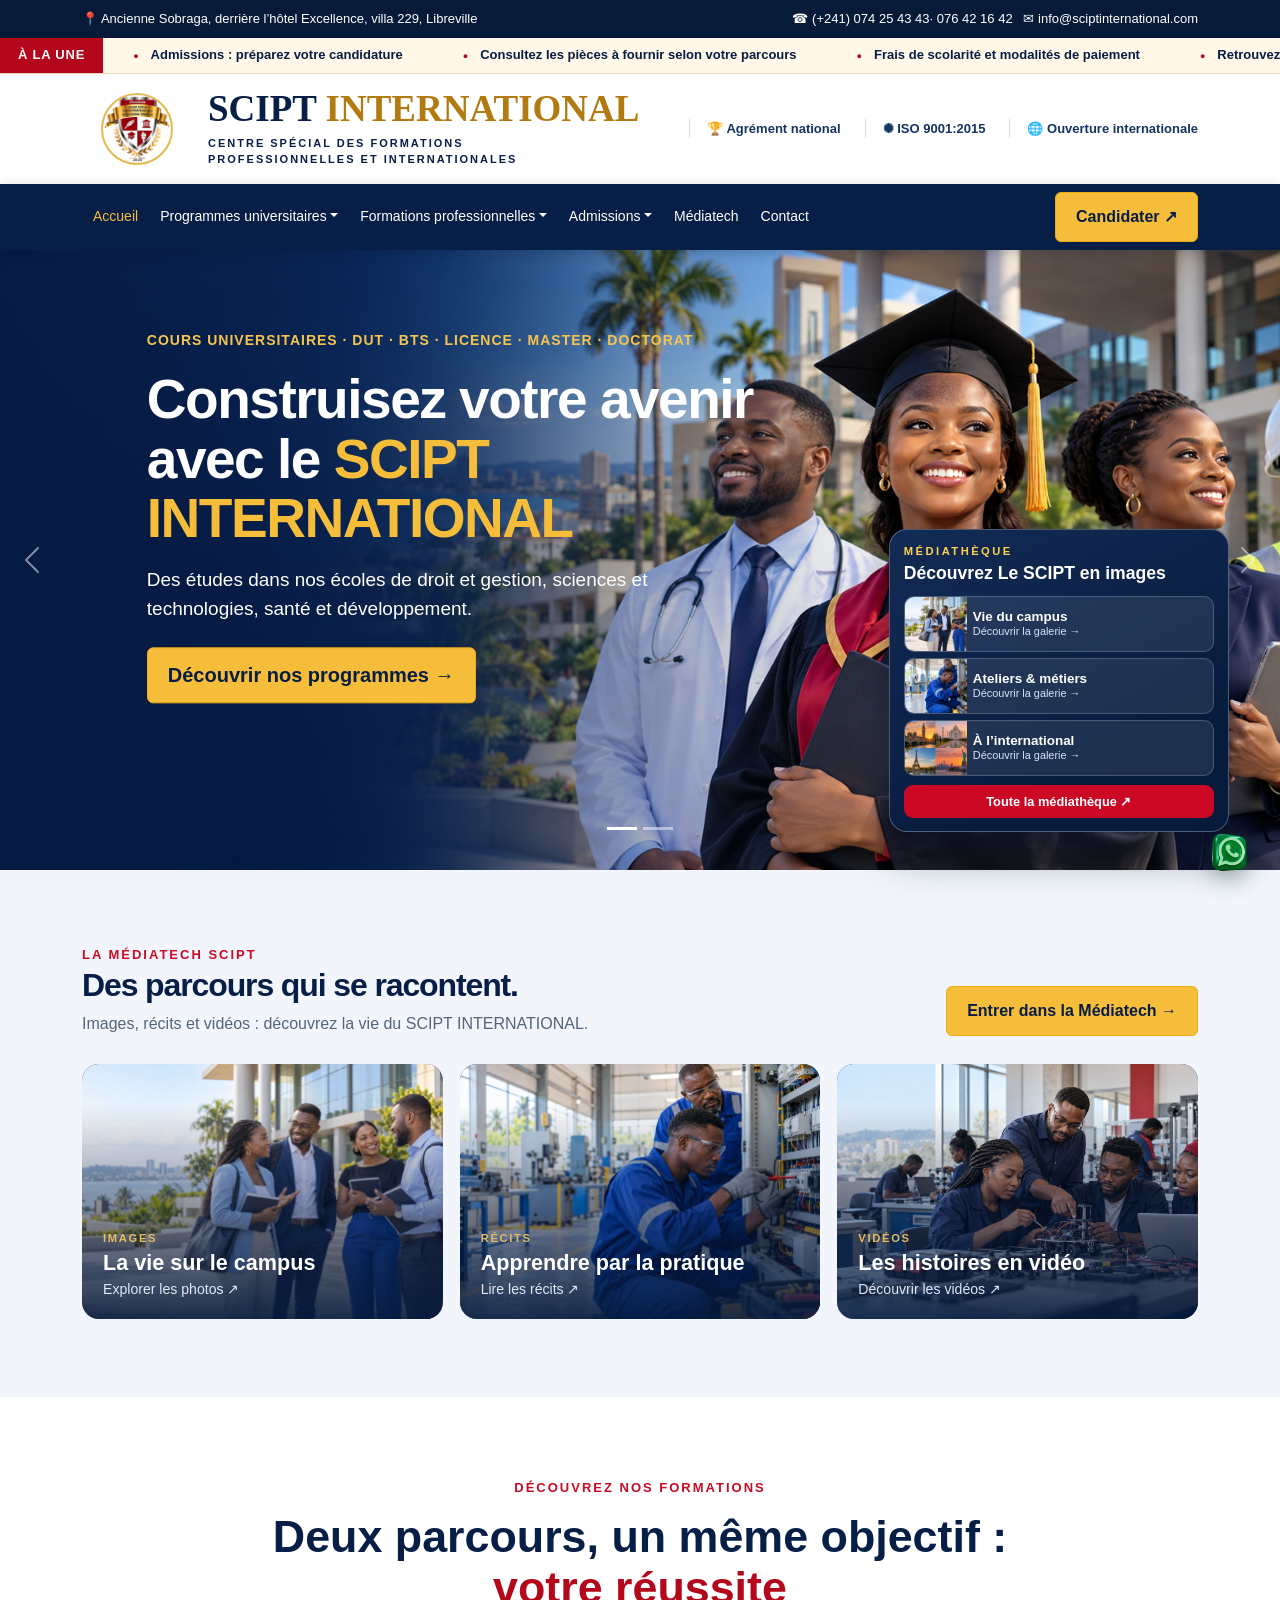
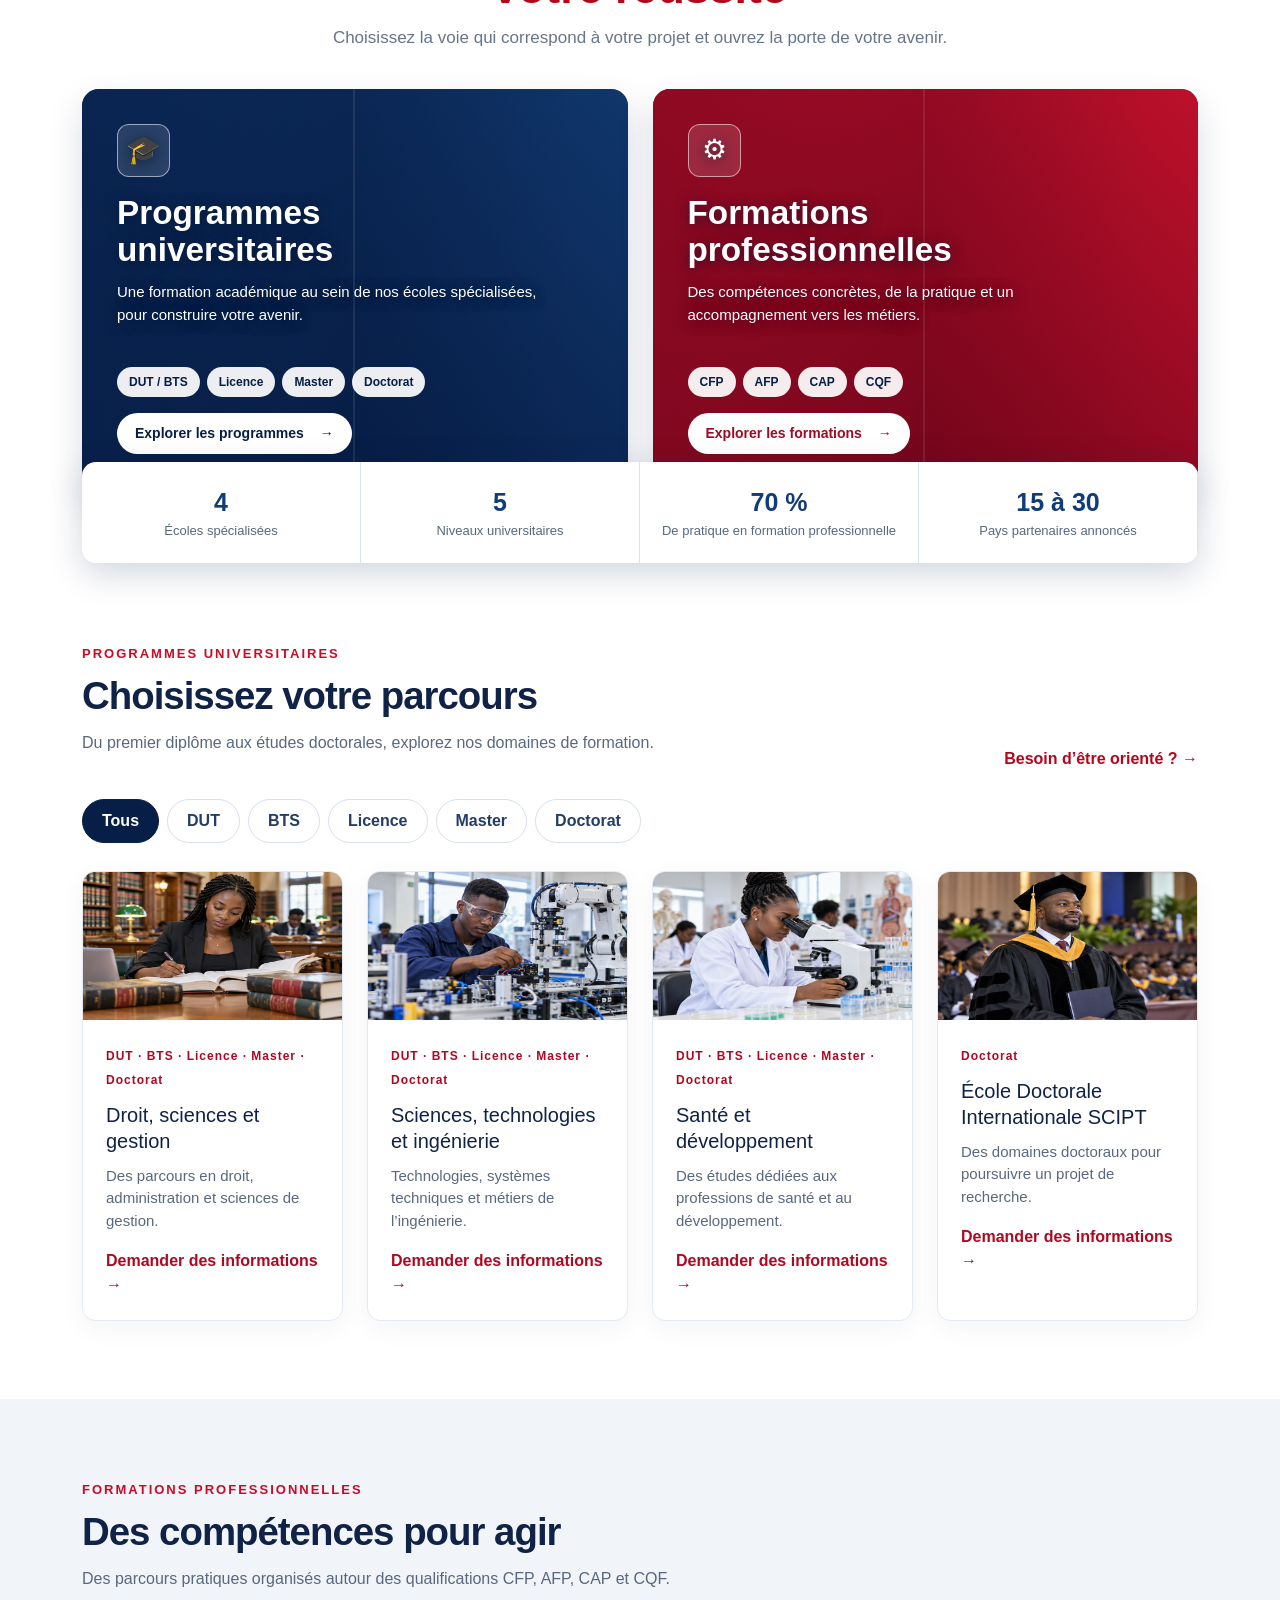
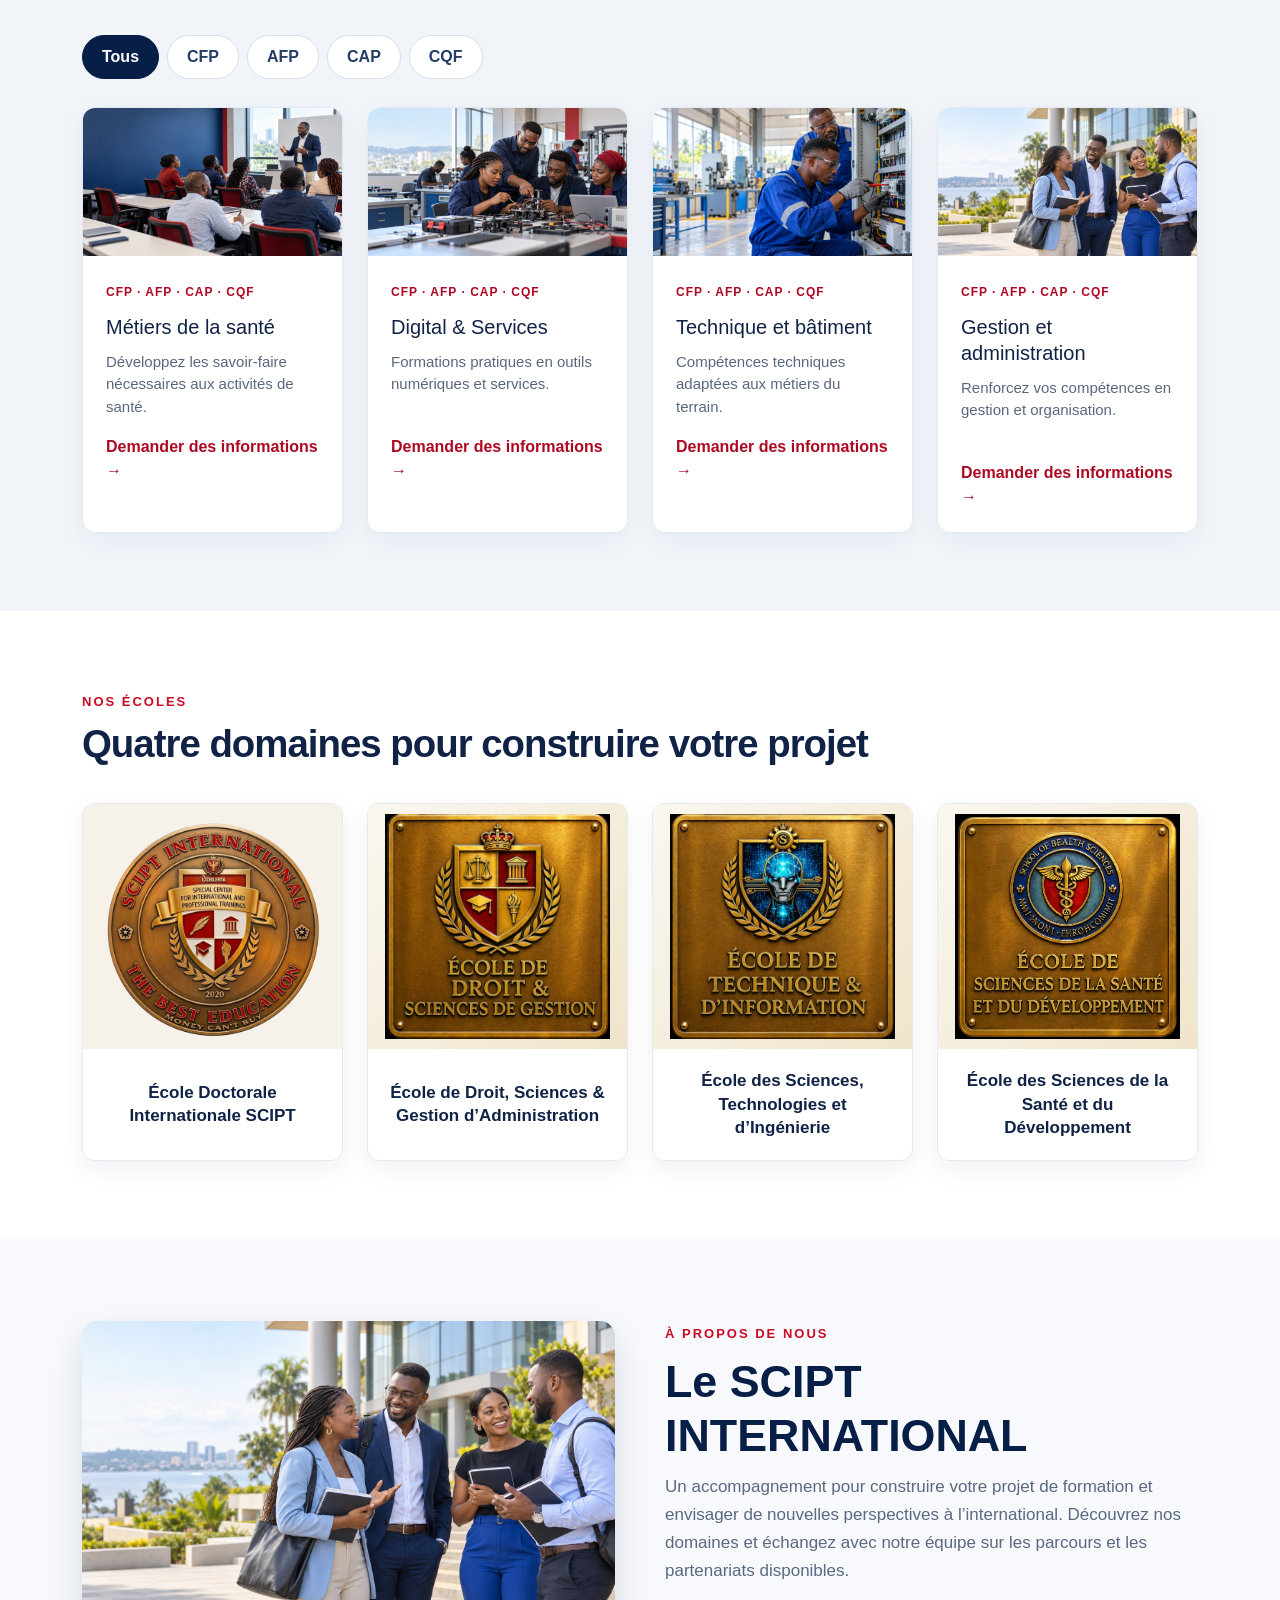
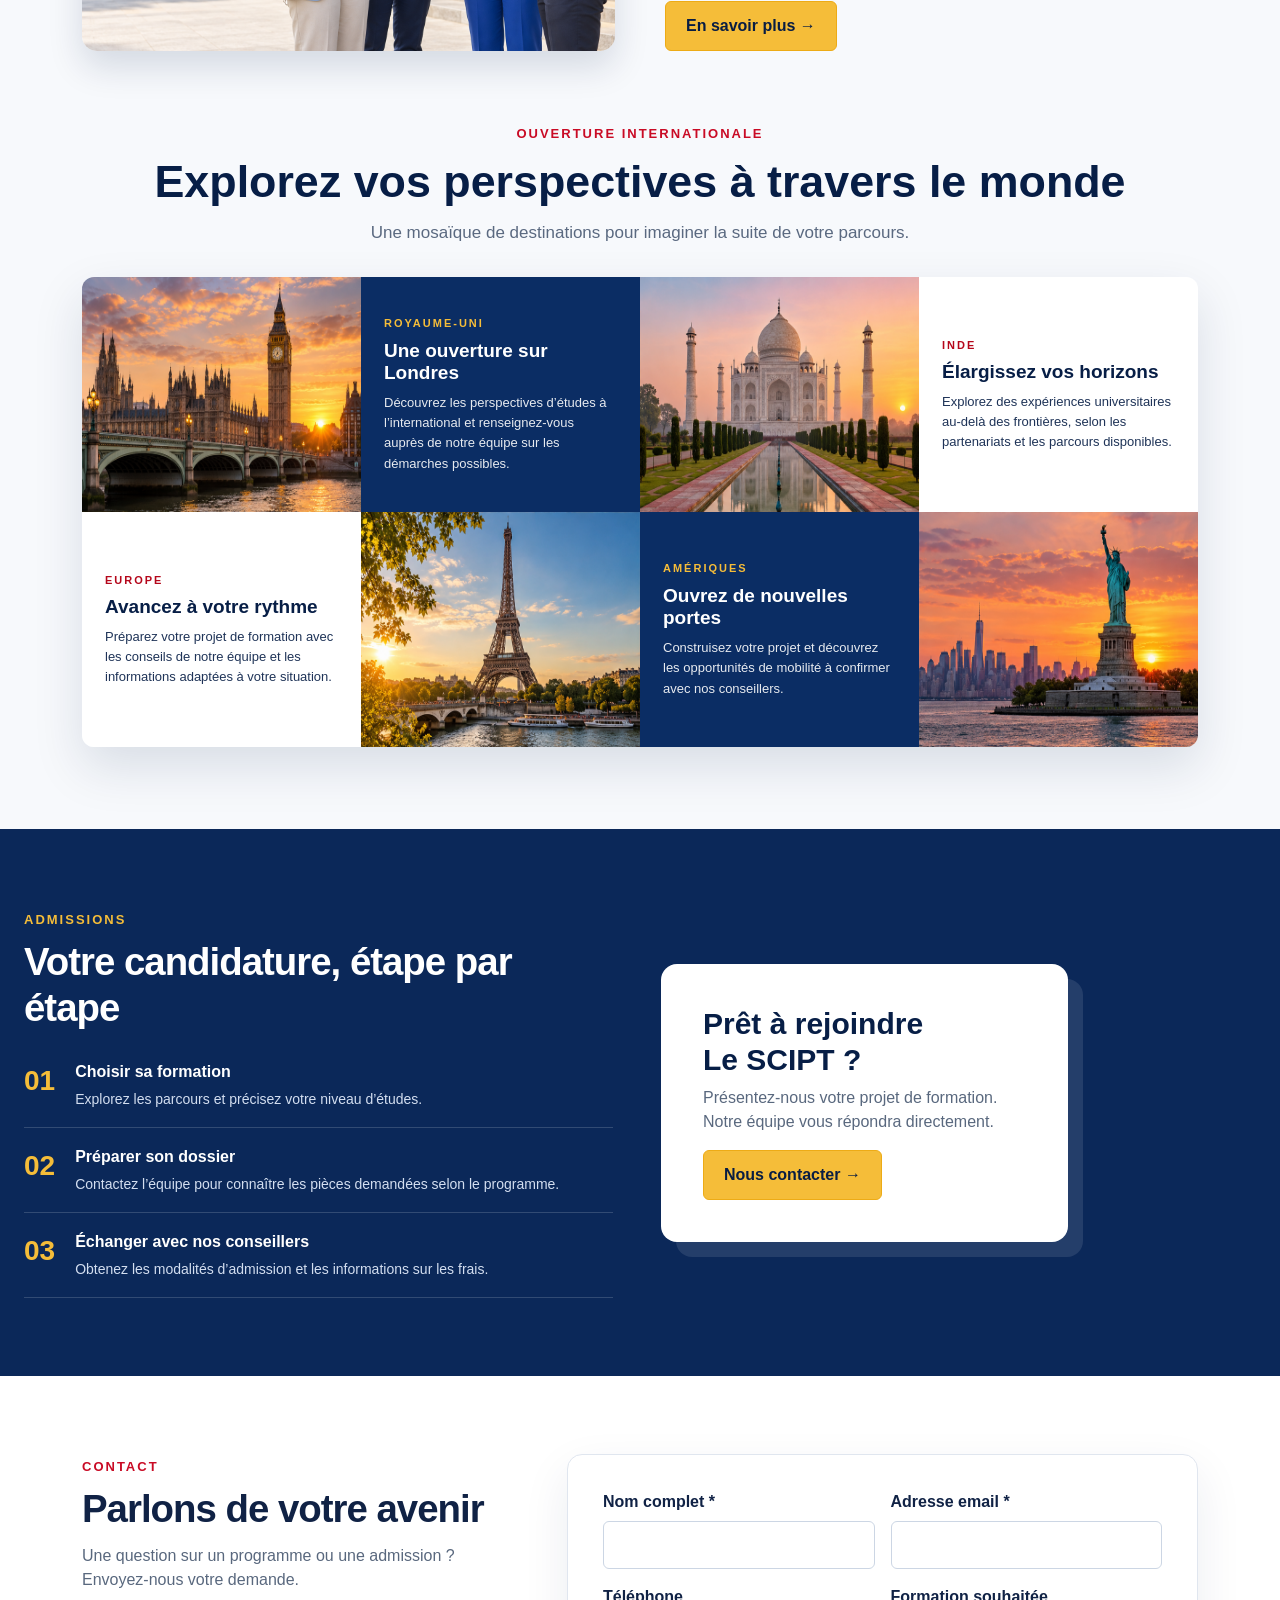
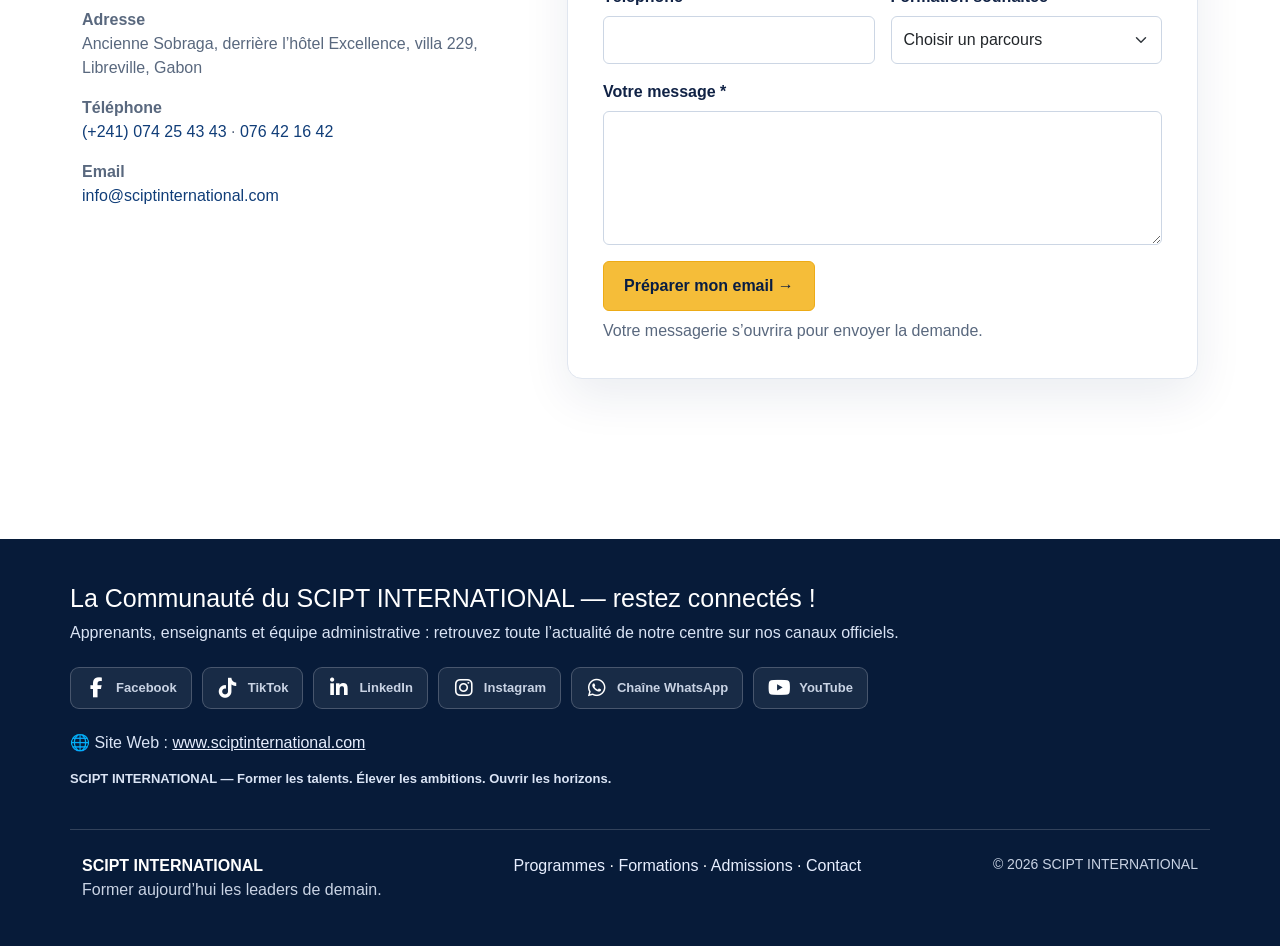
==== commit a3fcdebd: "Update heading text for SCIPT INTERNATIONAL" ====
--- a/index.html
+++ b/index.html
@@ -235,7 +235,7 @@
                                 alt="Étudiants adultes échangeant devant un établissement universitaire" loading="lazy">
                         </div>
                         <div><span class="kicker">À PROPOS DE NOUS</span>
-                            <h2>SCIPT INTERNATIONAL</h2>
+                            <h2>Le SCIPT INTERNATIONAL</h2>
                             <p>Un accompagnement pour construire votre projet de formation et envisager de nouvelles
                                 perspectives à l’international. Découvrez nos domaines et échangez avec notre équipe sur
                                 les parcours et les partenariats disponibles.</p><a class="btn btn-gold"
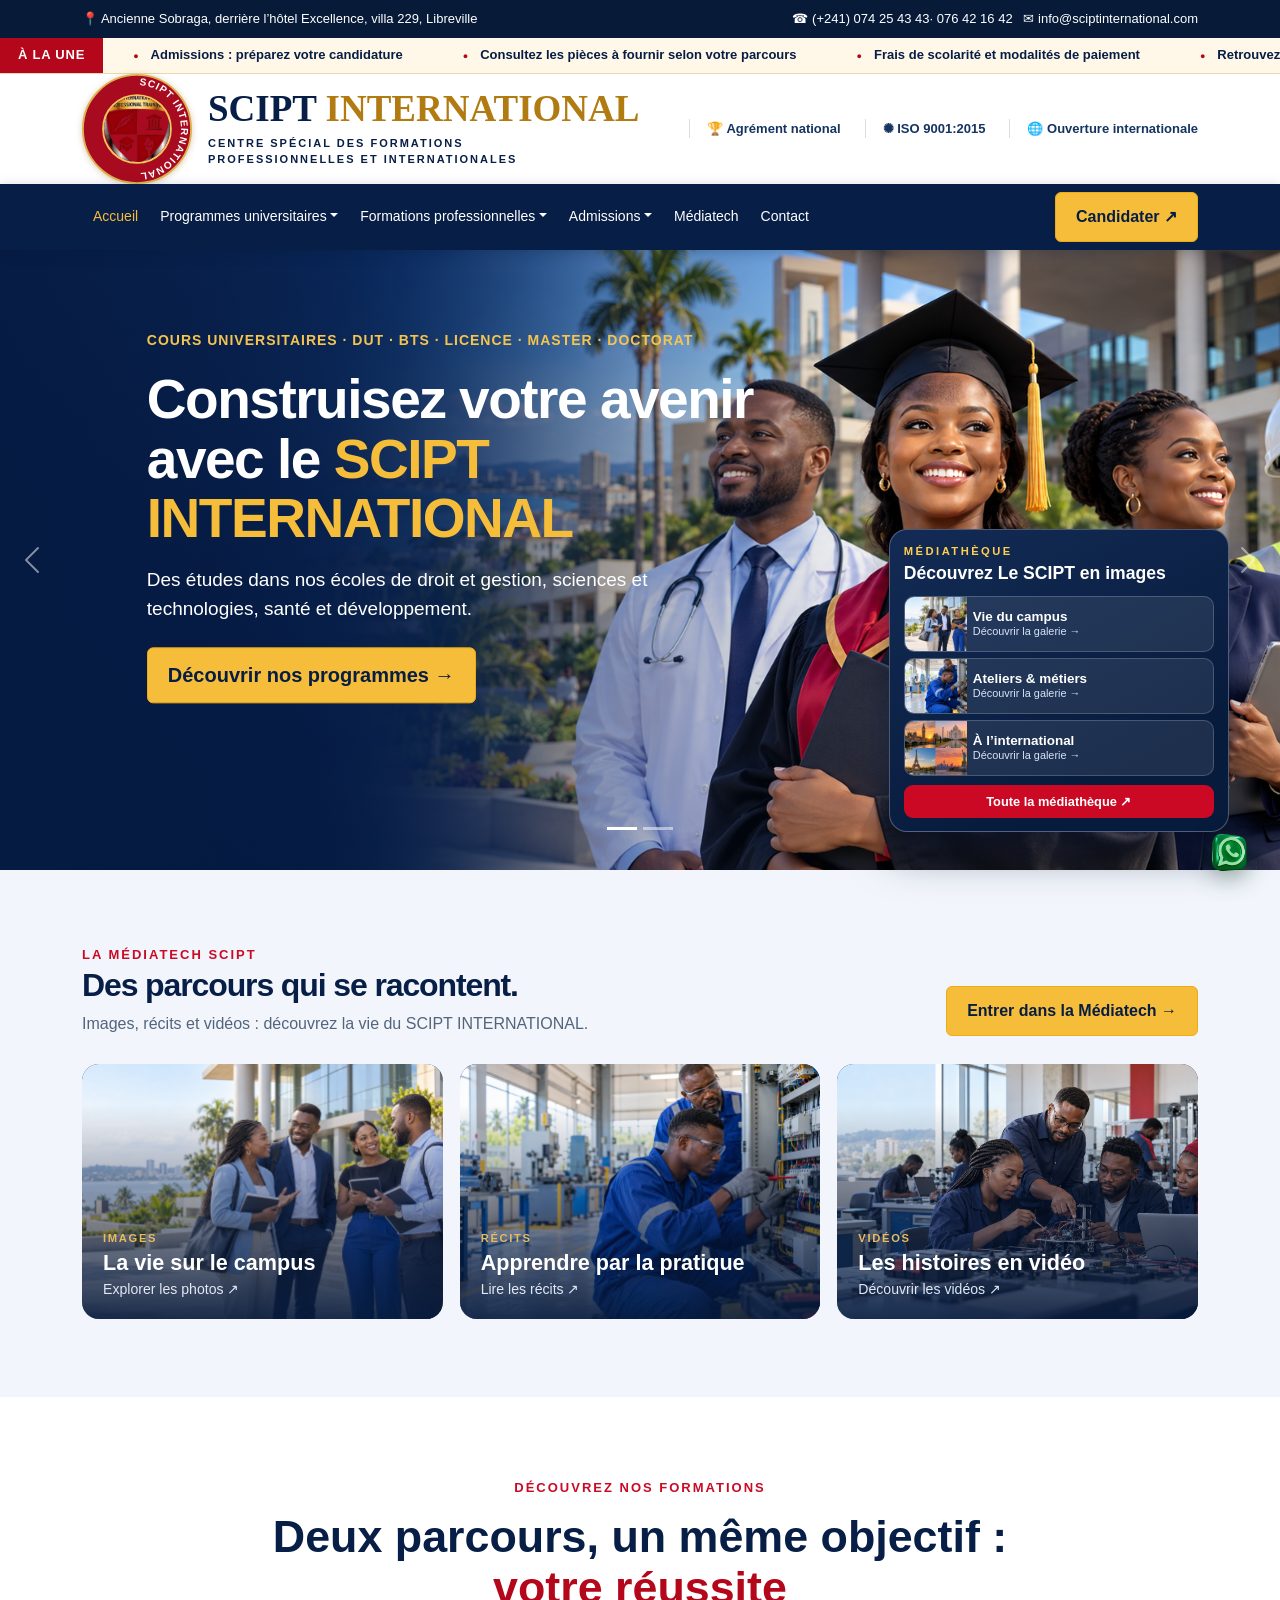
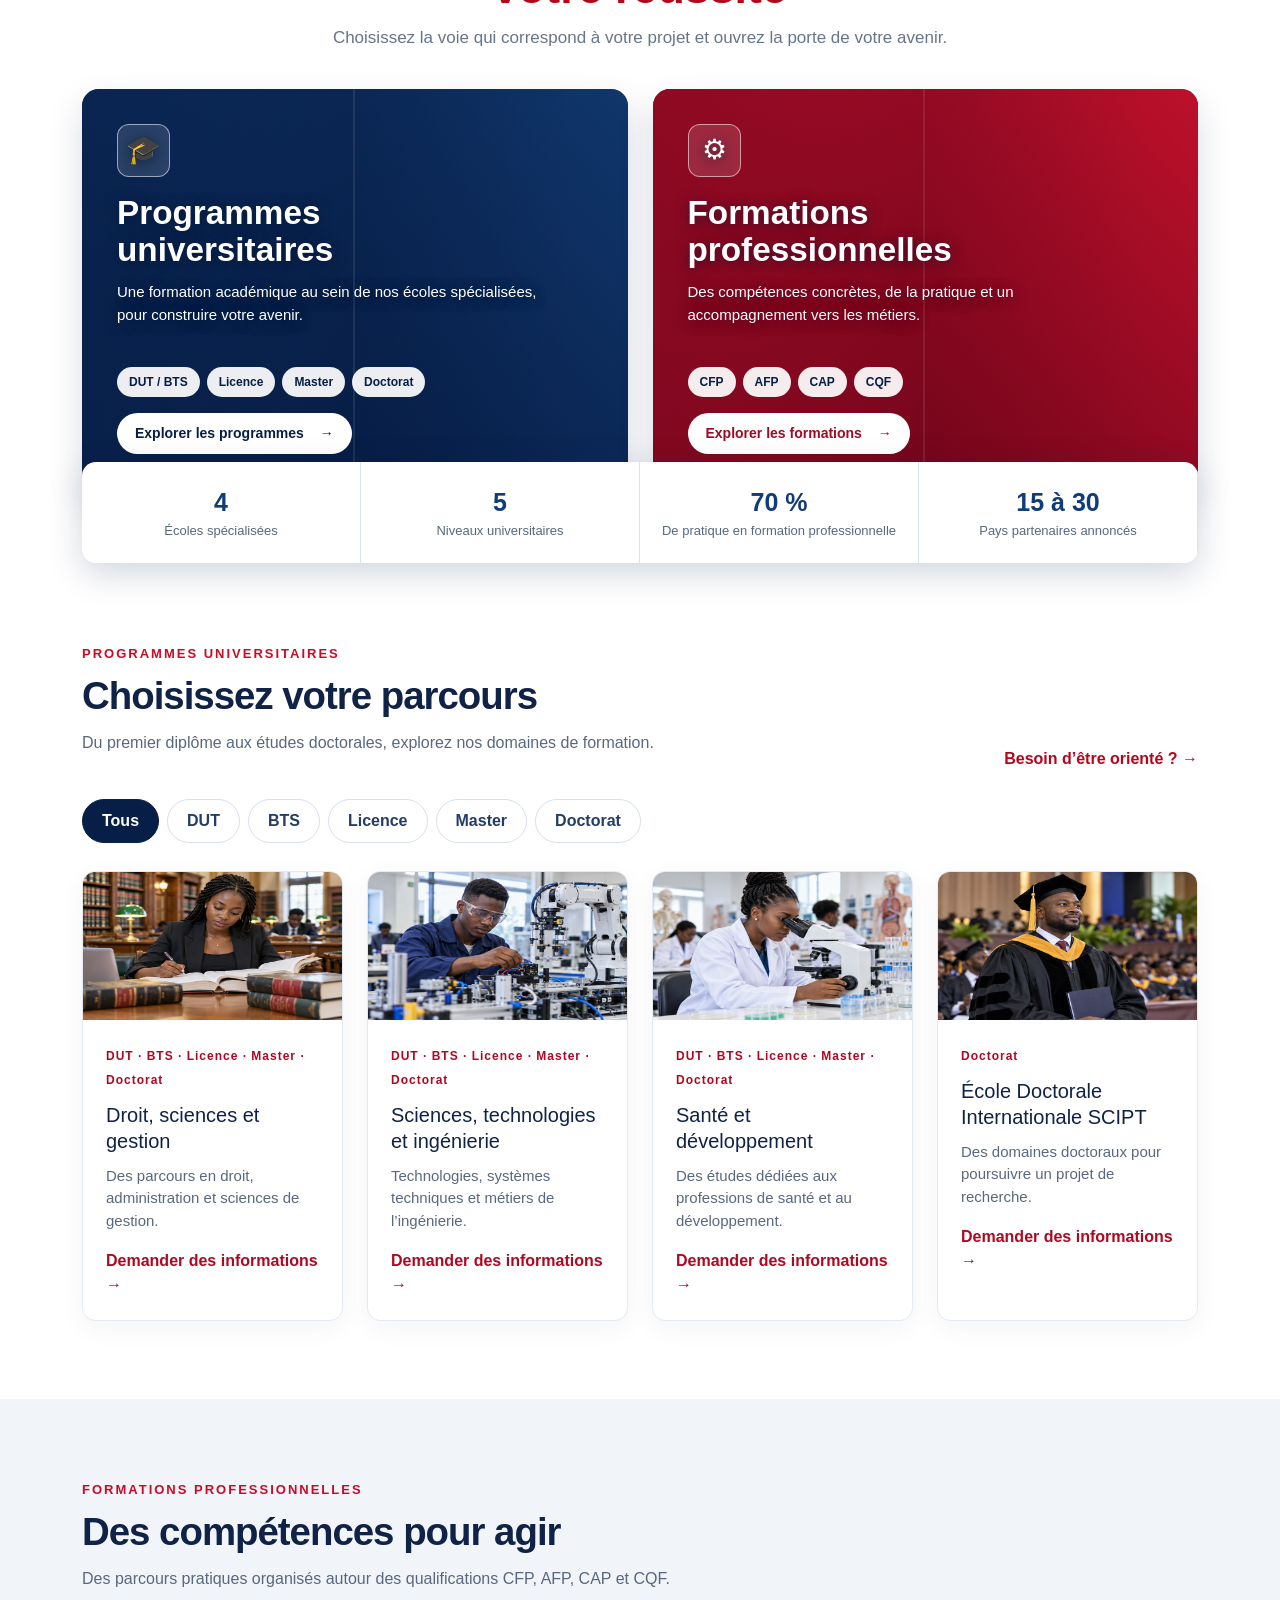
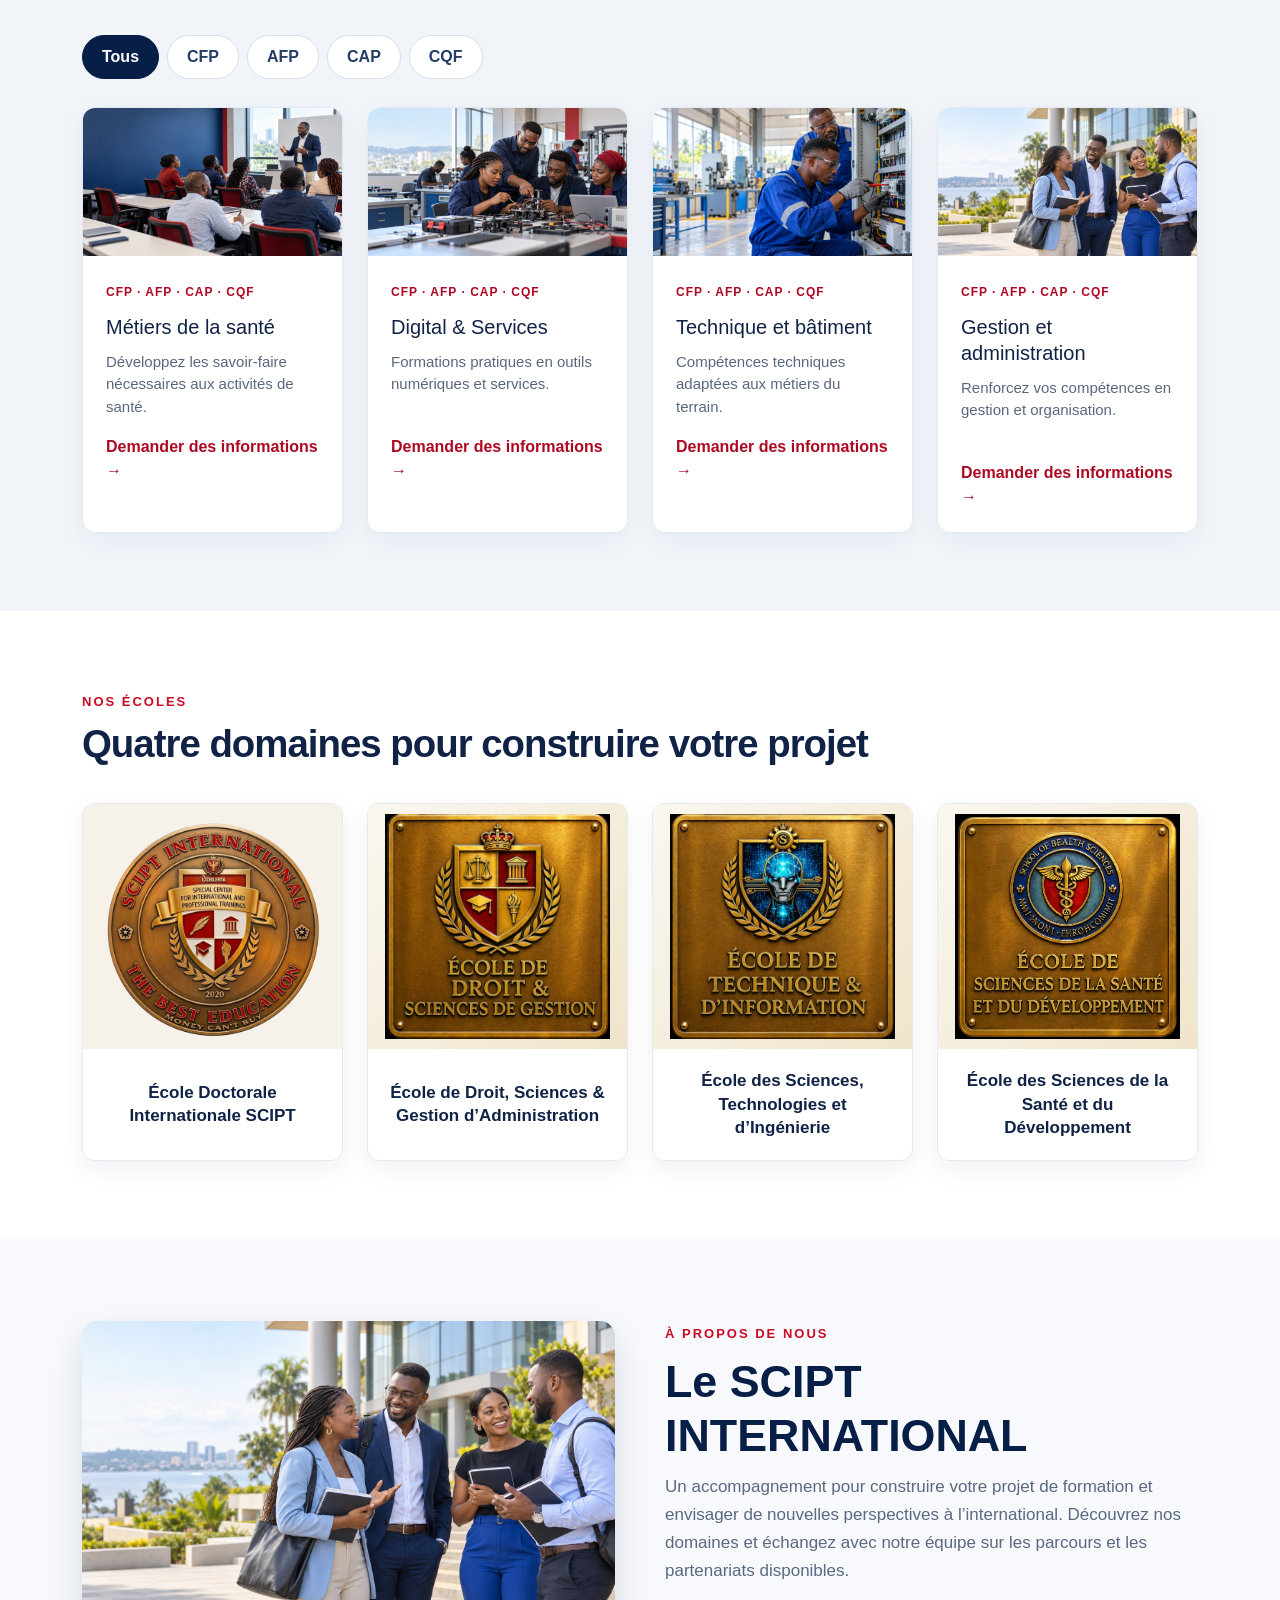
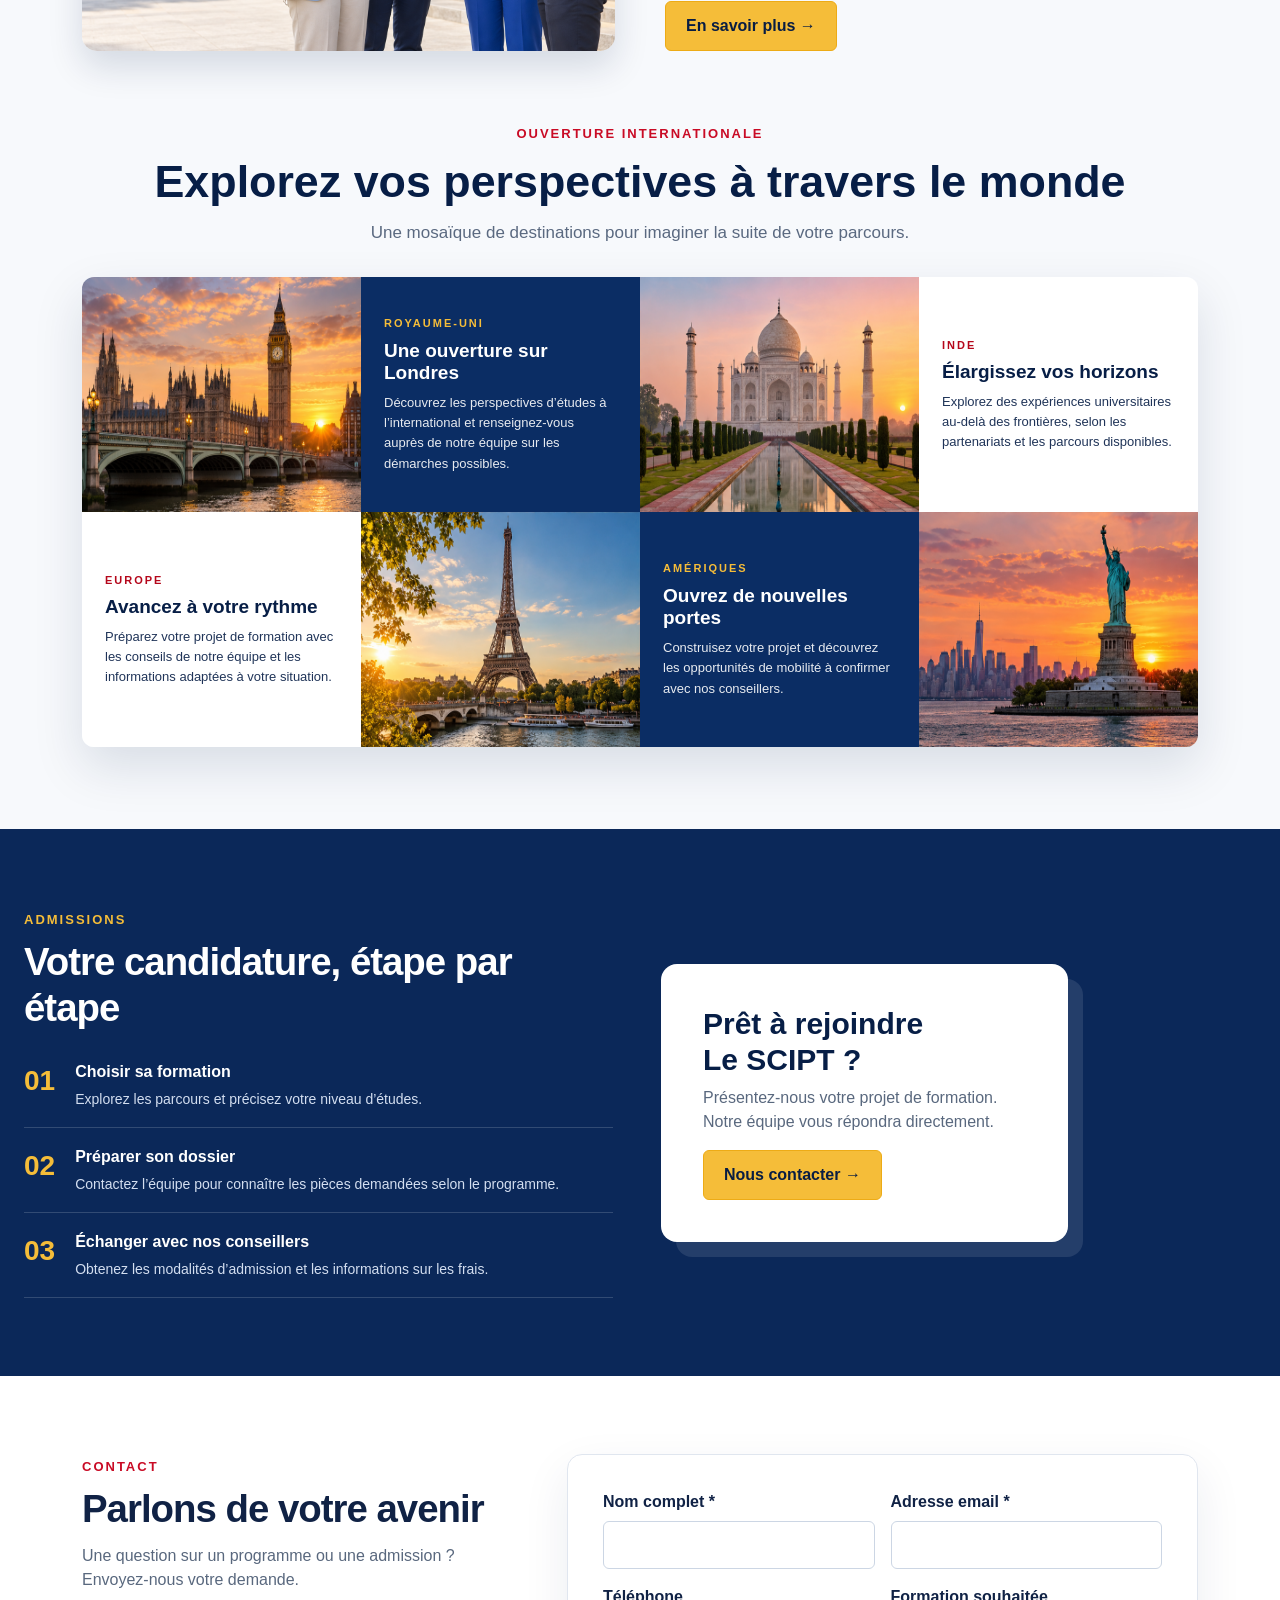
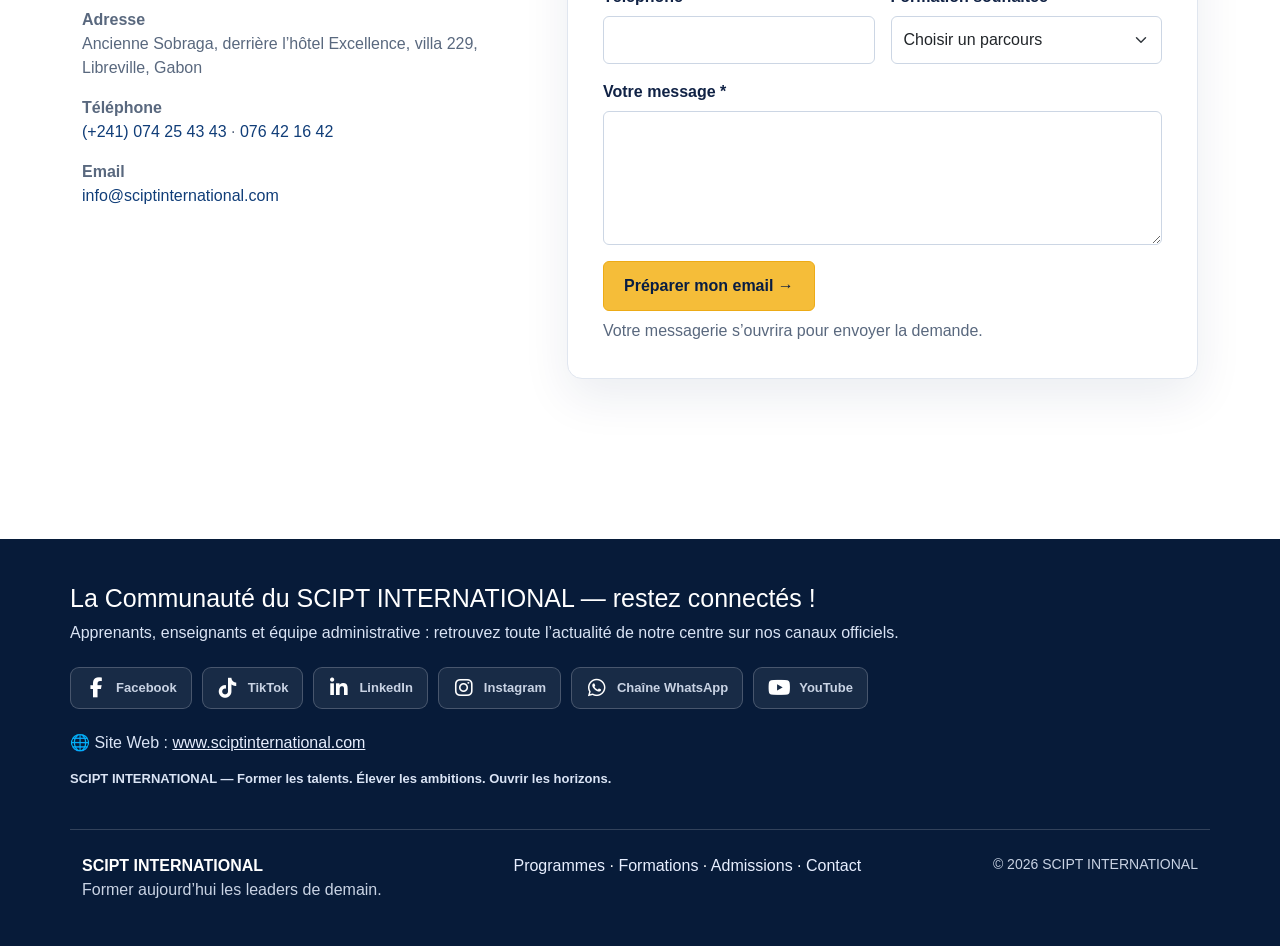
==== commit 718ebdba: "Refactor brand header and news ticker structure" ====
--- a/index.html
+++ b/index.html
@@ -21,8 +21,7 @@
     <div class="news-ticker" aria-label="Informations utiles"><span class="news-ticker-label">À LA UNE</span><div class="news-ticker-window"><div class="news-ticker-track"><span><a href="admissions.html#admission-01">Admissions : préparez votre candidature</a></span><span><a href="admissions.html#admission-03">Consultez les pièces à fournir selon votre parcours</a></span><span><a href="admissions.html#admission-04">Frais de scolarité et modalités de paiement</a></span><span><a href="admissions.html#admission-05">Retrouvez le calendrier des admissions</a></span><span aria-hidden="true"><a href="admissions.html#admission-01" tabindex="-1">Admissions : préparez votre candidature</a></span><span aria-hidden="true"><a href="admissions.html#admission-03" tabindex="-1">Consultez les pièces à fournir selon votre parcours</a></span><span aria-hidden="true"><a href="admissions.html#admission-04" tabindex="-1">Frais de scolarité et modalités de paiement</a></span><span aria-hidden="true"><a href="admissions.html#admission-05" tabindex="-1">Retrouvez le calendrier des admissions</a></span></div></div></div>
     <header class="brand-head">
         <div class="container d-flex align-items-center justify-content-between gap-3"><a
-                class="brand d-flex align-items-center gap-3" href="#accueil"><span class="brand-mark"><img
-                        src="assets/logo.png" alt="Logo du SCIPT INTERNATIONAL"></span><span><strong>SCIPT
+                class="brand d-flex align-items-center gap-3" href="#accueil"><span class="brand-mark"><span class="brand-mark-center"><img src="assets/logo.png" alt="Logo du SCIPT INTERNATIONAL"></span><svg class="brand-mark-ring" viewBox="0 0 120 120" aria-hidden="true" focusable="false"><defs><path id="scipt-logo-circle" d="M 60,60 m -48,0 a 48,48 0 1,1 96,0 a 48,48 0 1,1 -96,0"/></defs><circle cx="60" cy="60" r="59" class="brand-ring-edge"/><circle cx="60" cy="60" r="37" class="brand-ring-inner"/><text><textPath href="#scipt-logo-circle" startOffset="50%" text-anchor="middle">SCIPT INTERNATIONAL</textPath></text></svg></span><span><strong>SCIPT
                         <em>INTERNATIONAL</em></strong><small>CENTRE SPÉCIAL DES FORMATIONS<br>PROFESSIONNELLES ET
                         INTERNATIONALES</small></span></a>
             <div class="brand-points d-none d-xl-flex"><span>🏆 Agrément national</span><span>✺ ISO
